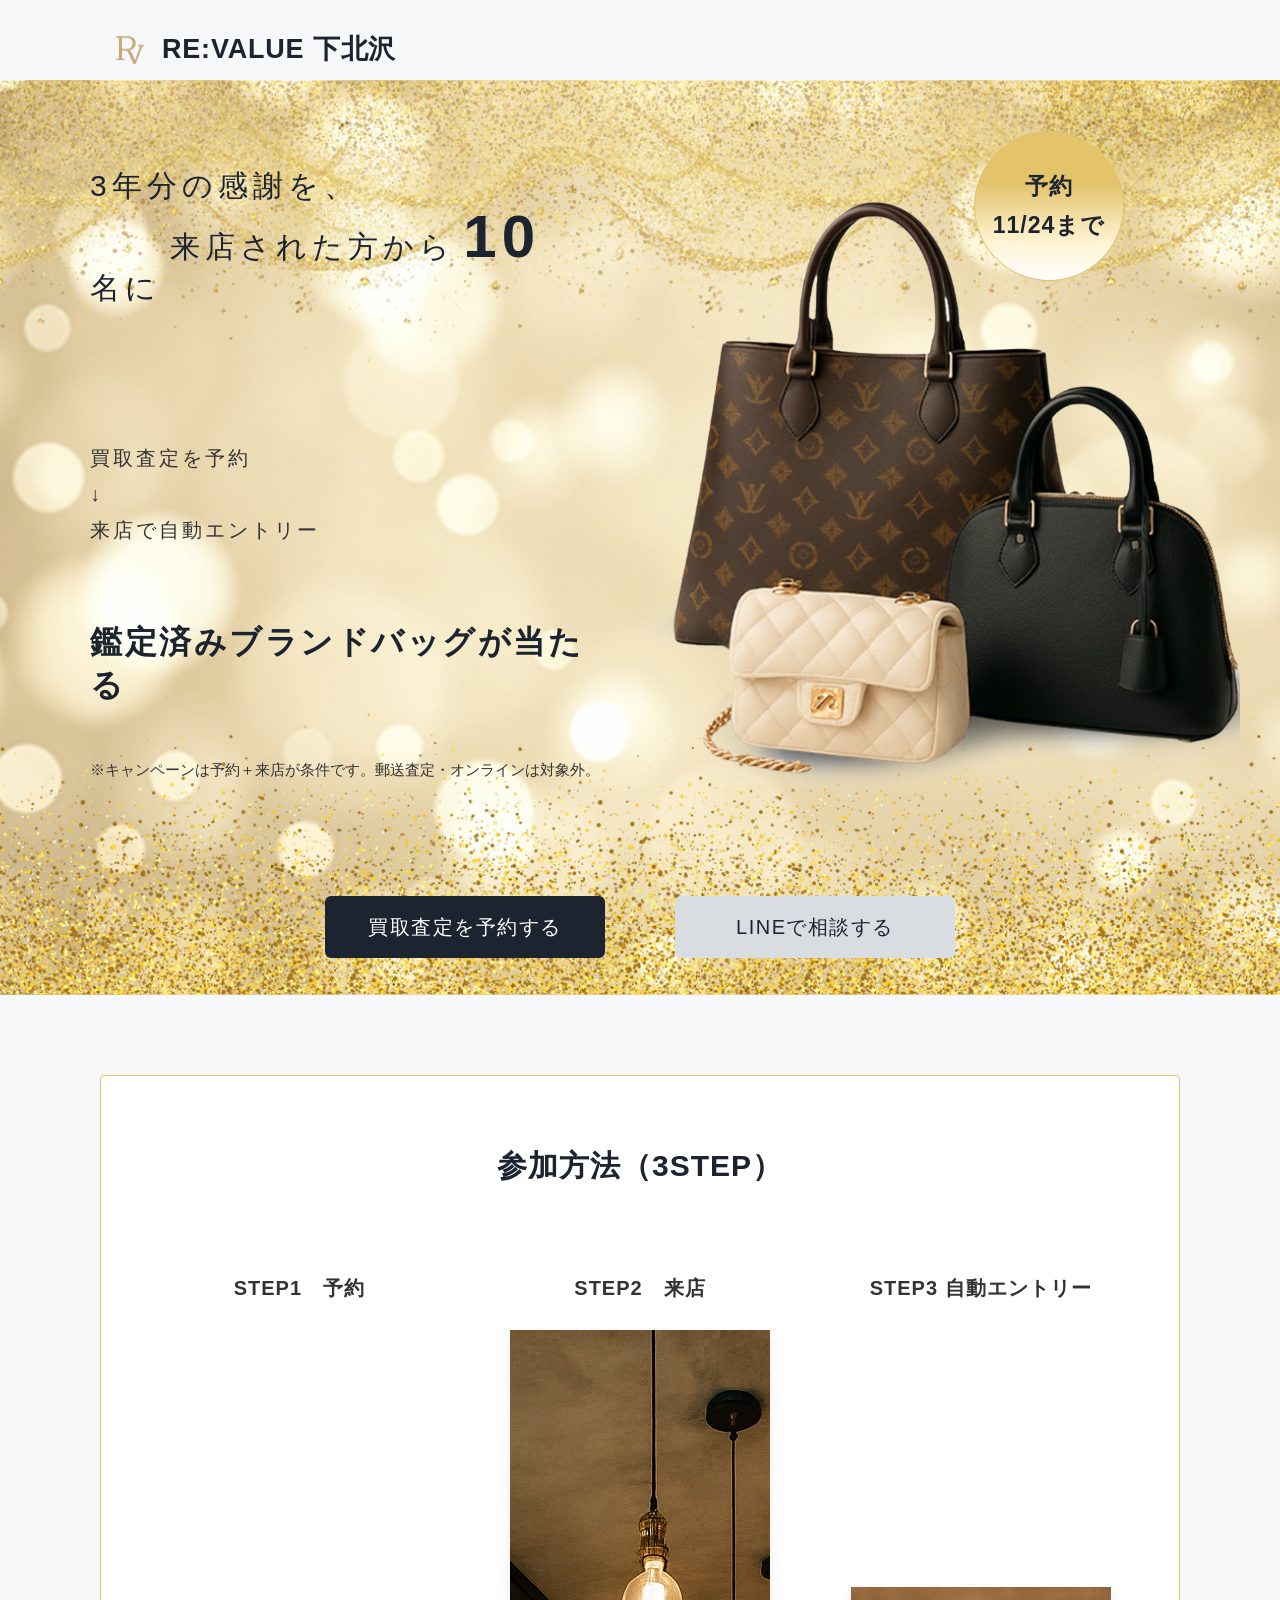
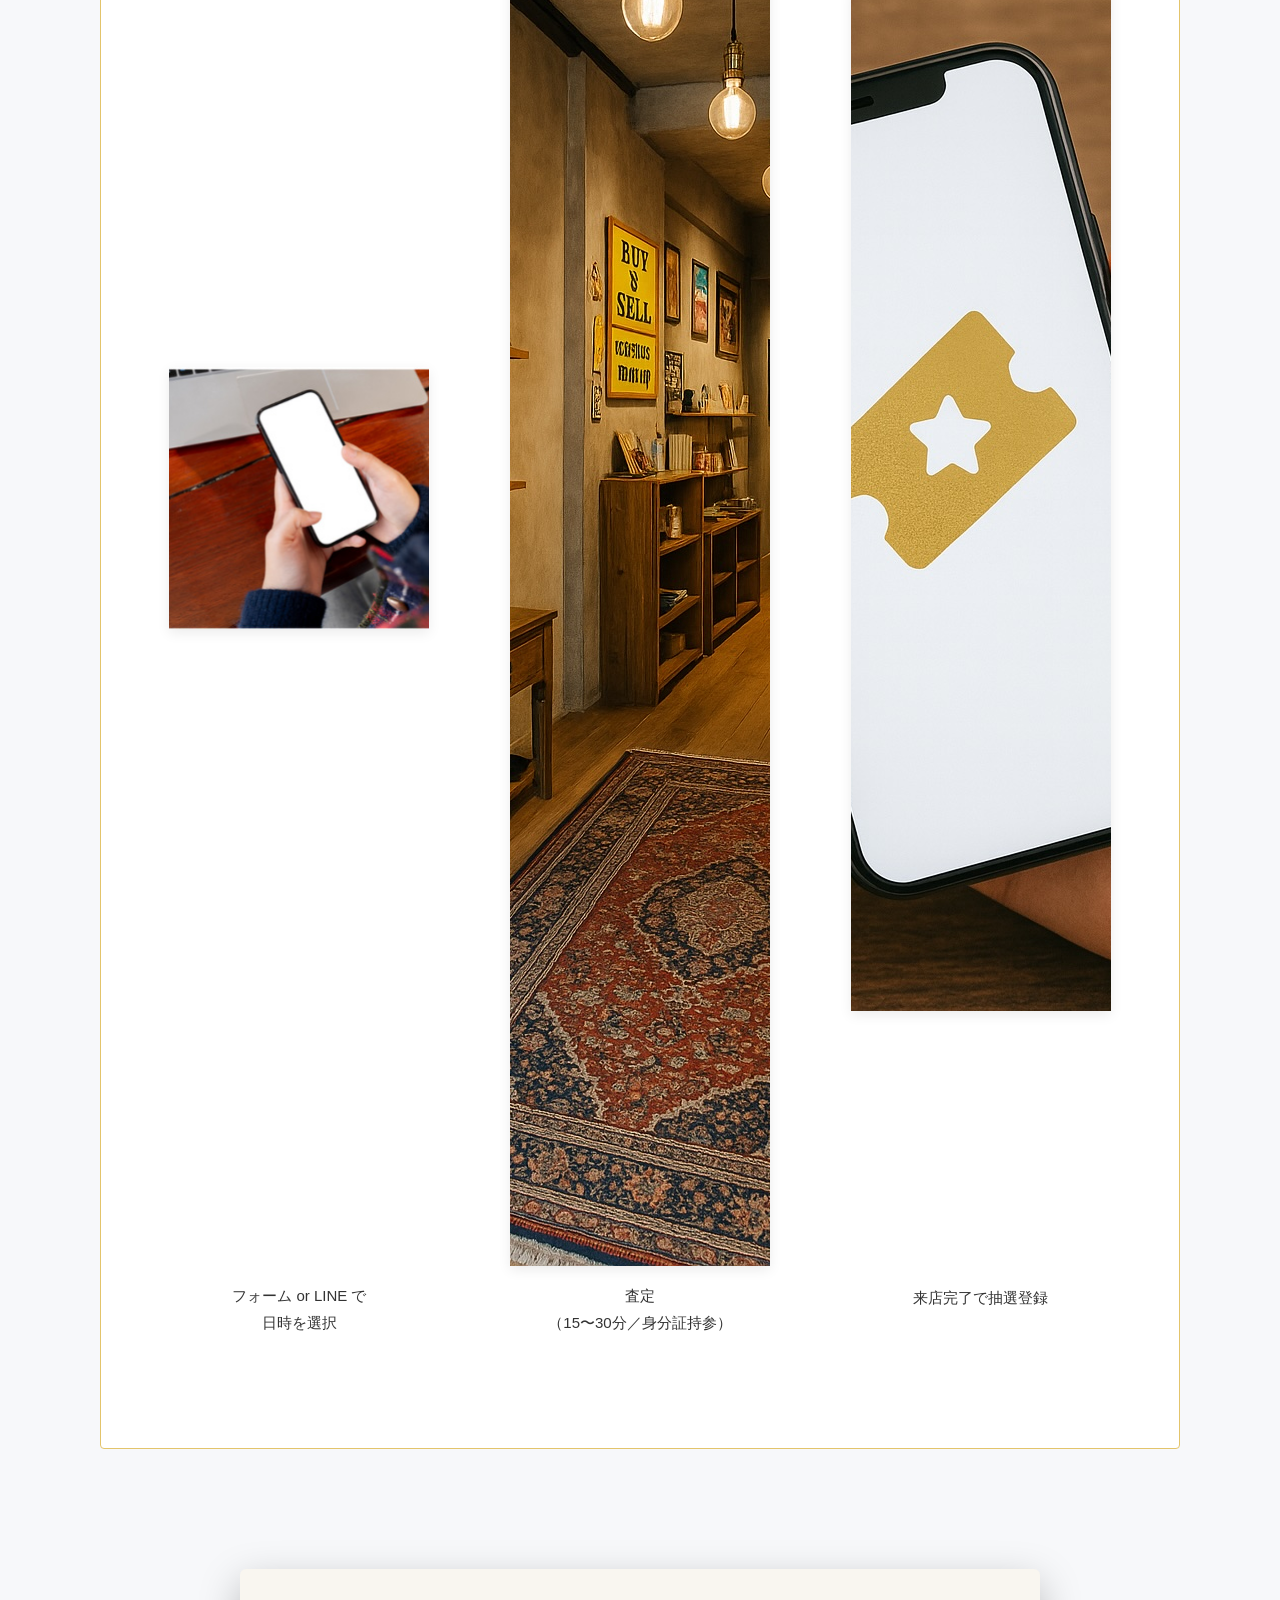
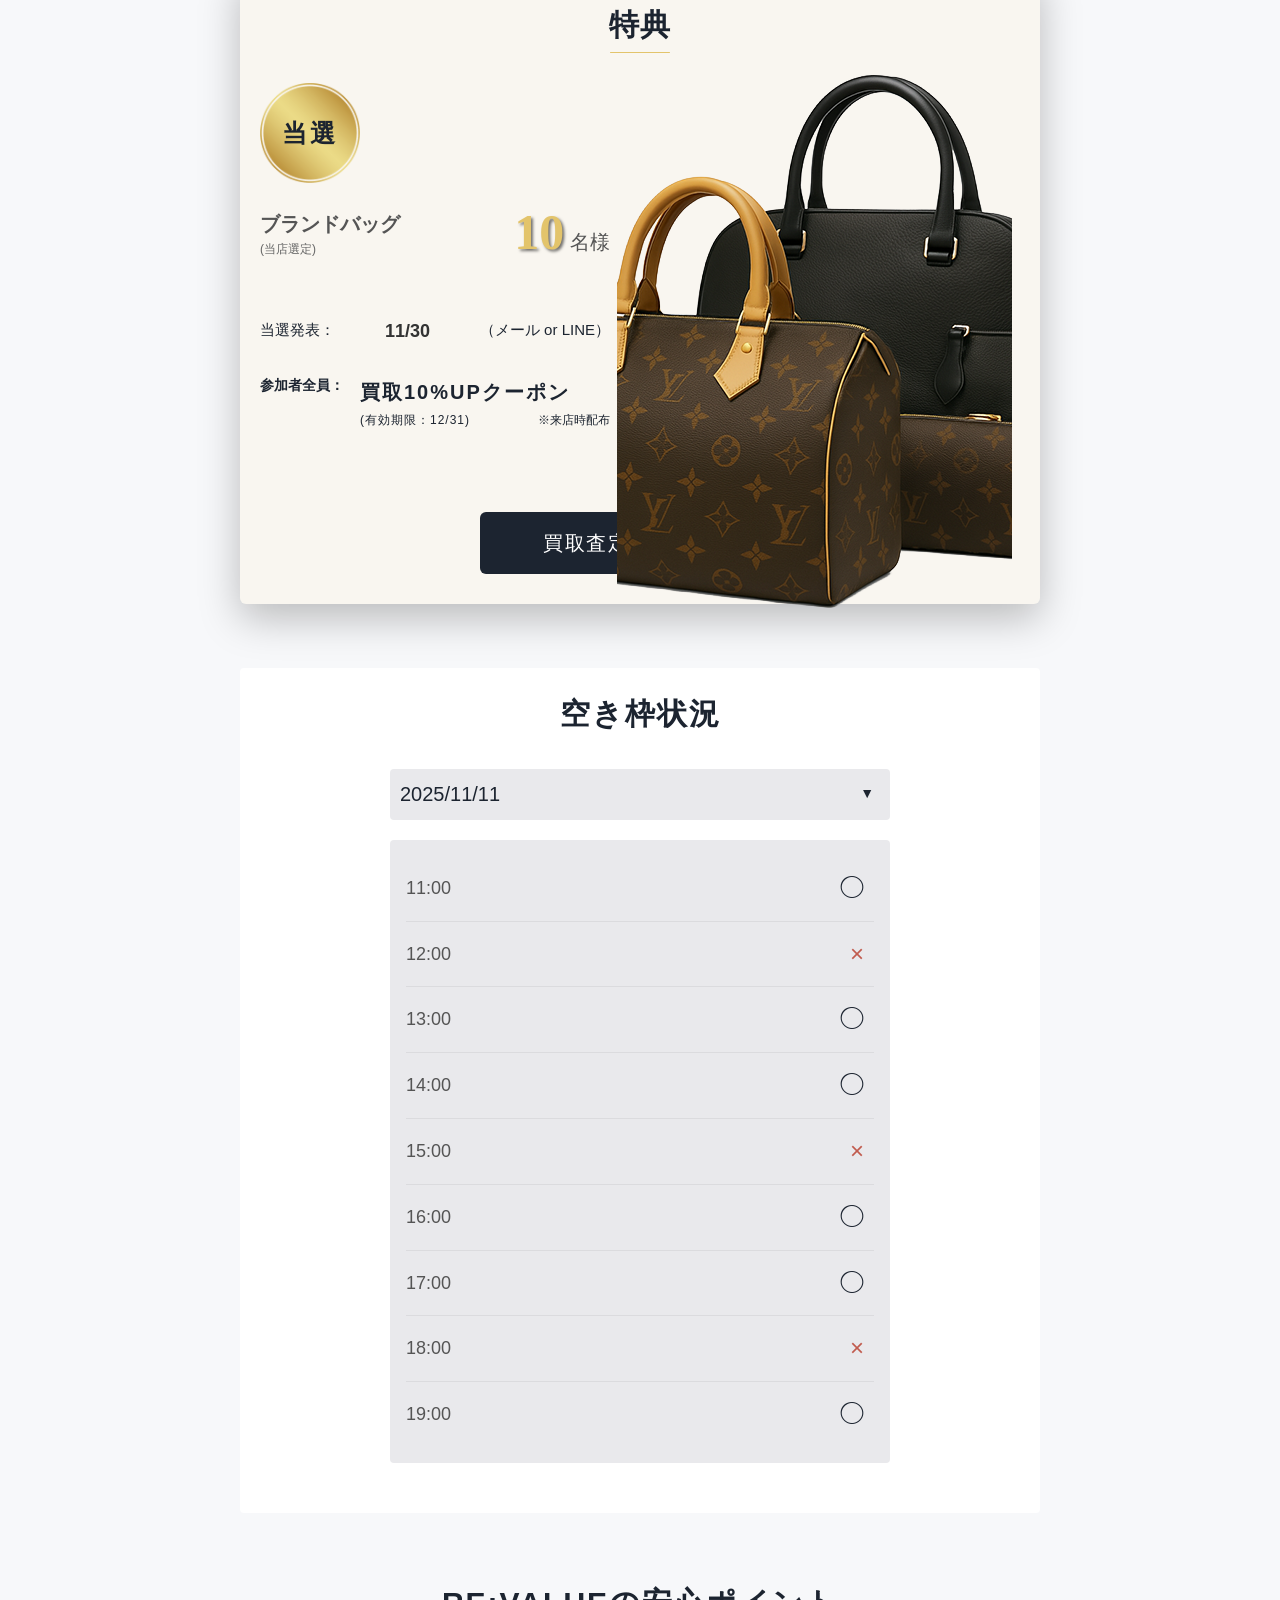
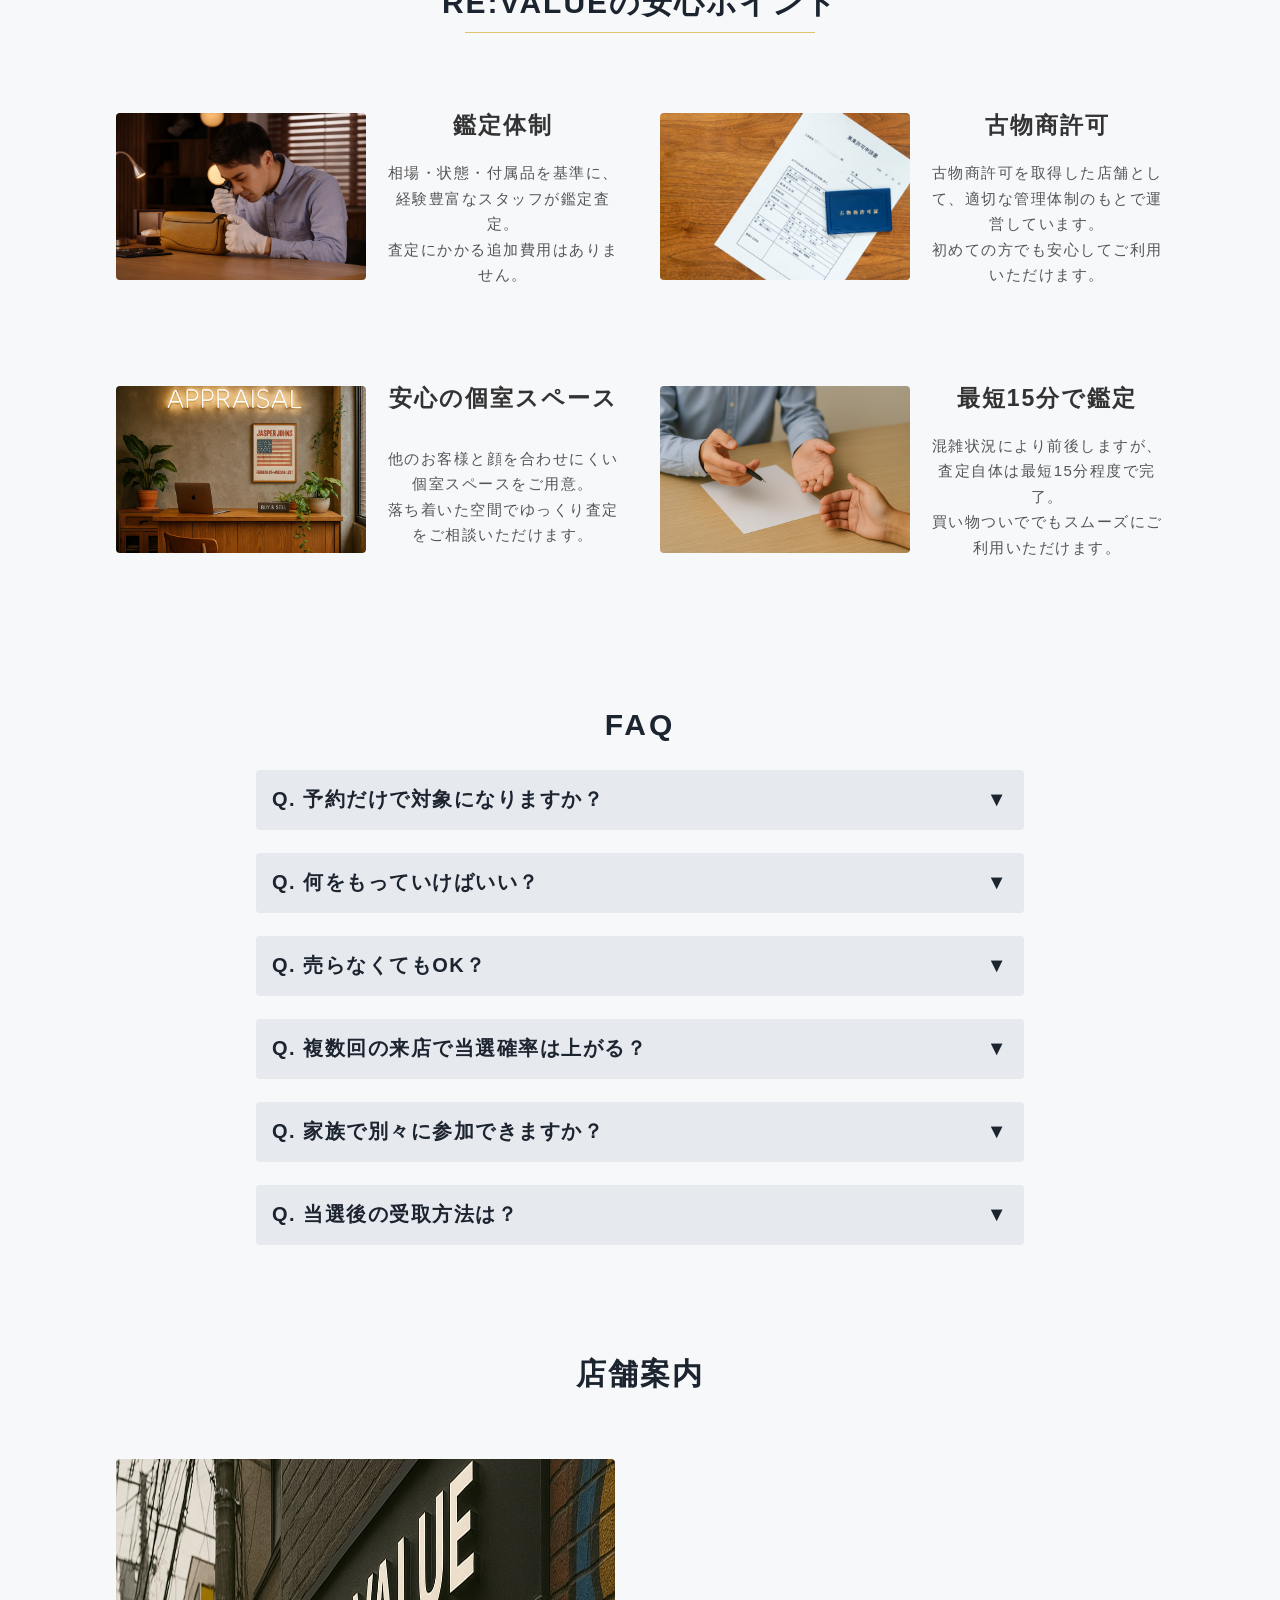
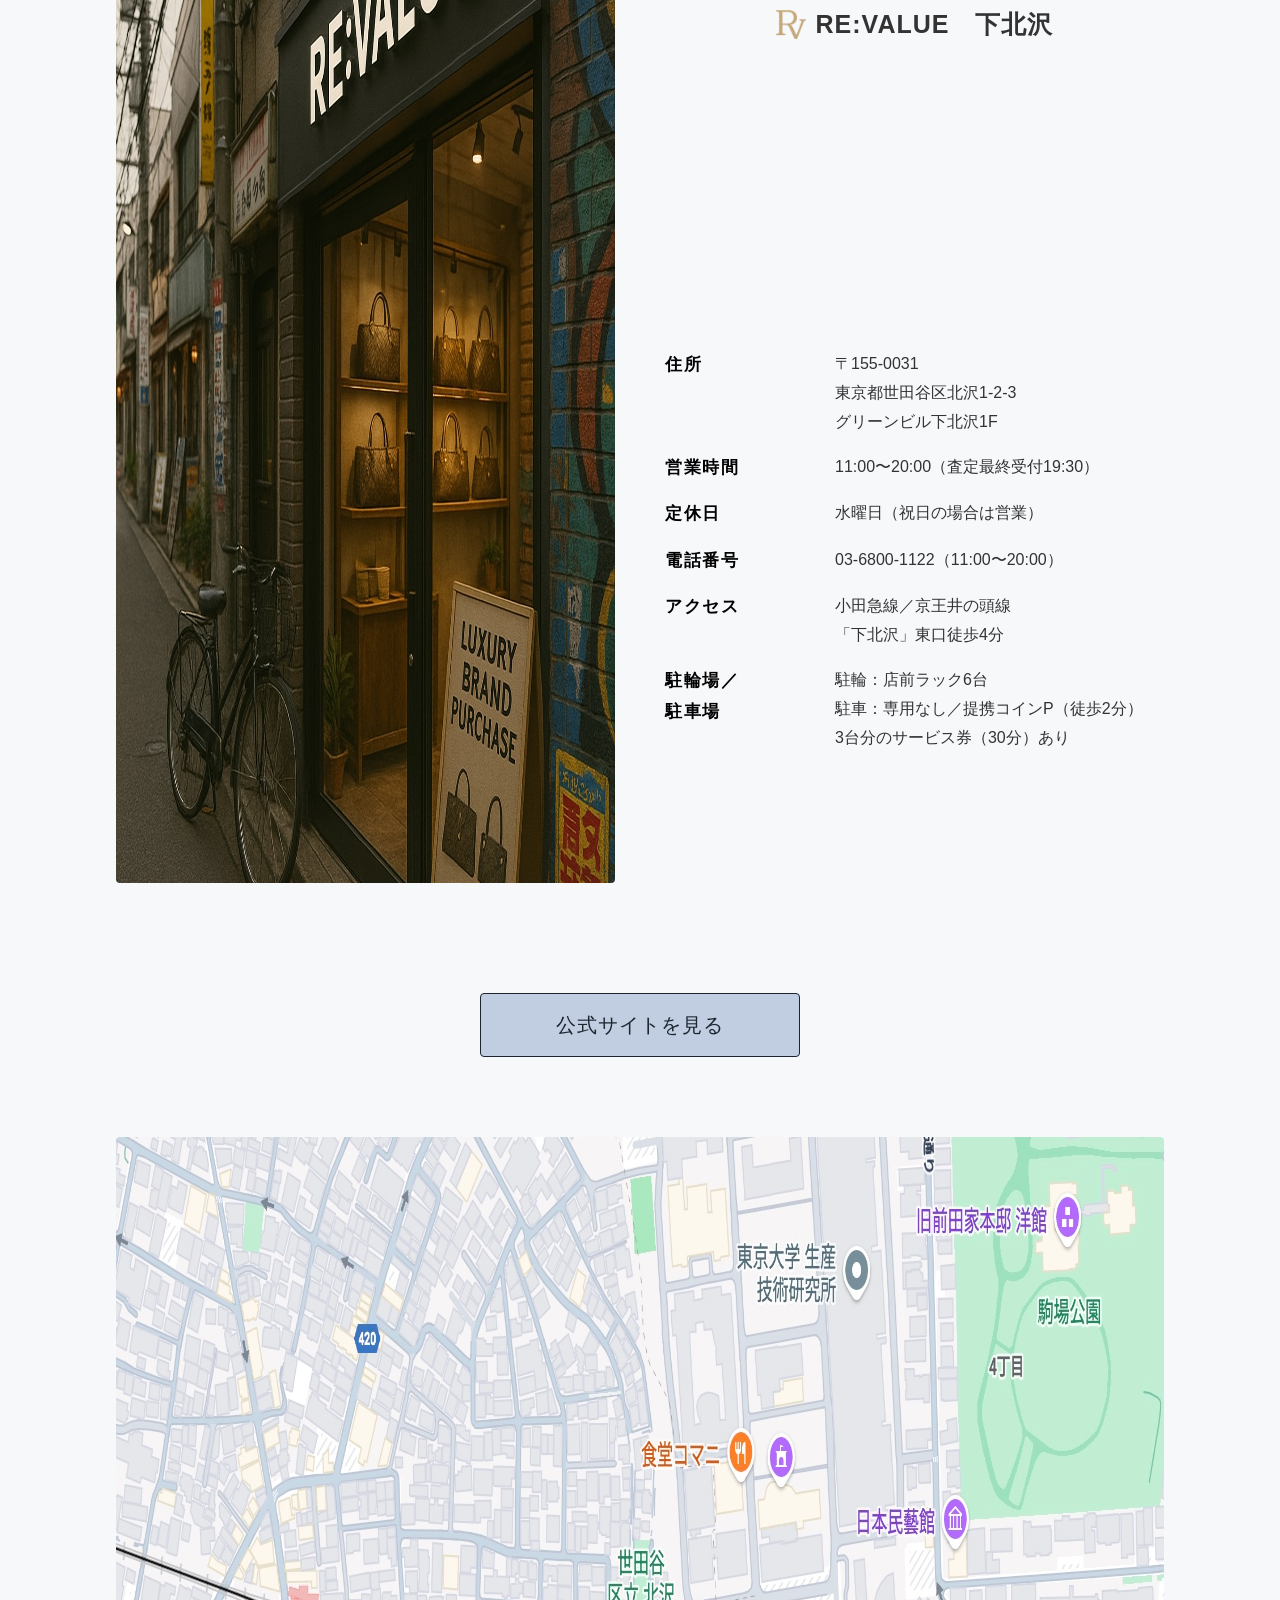
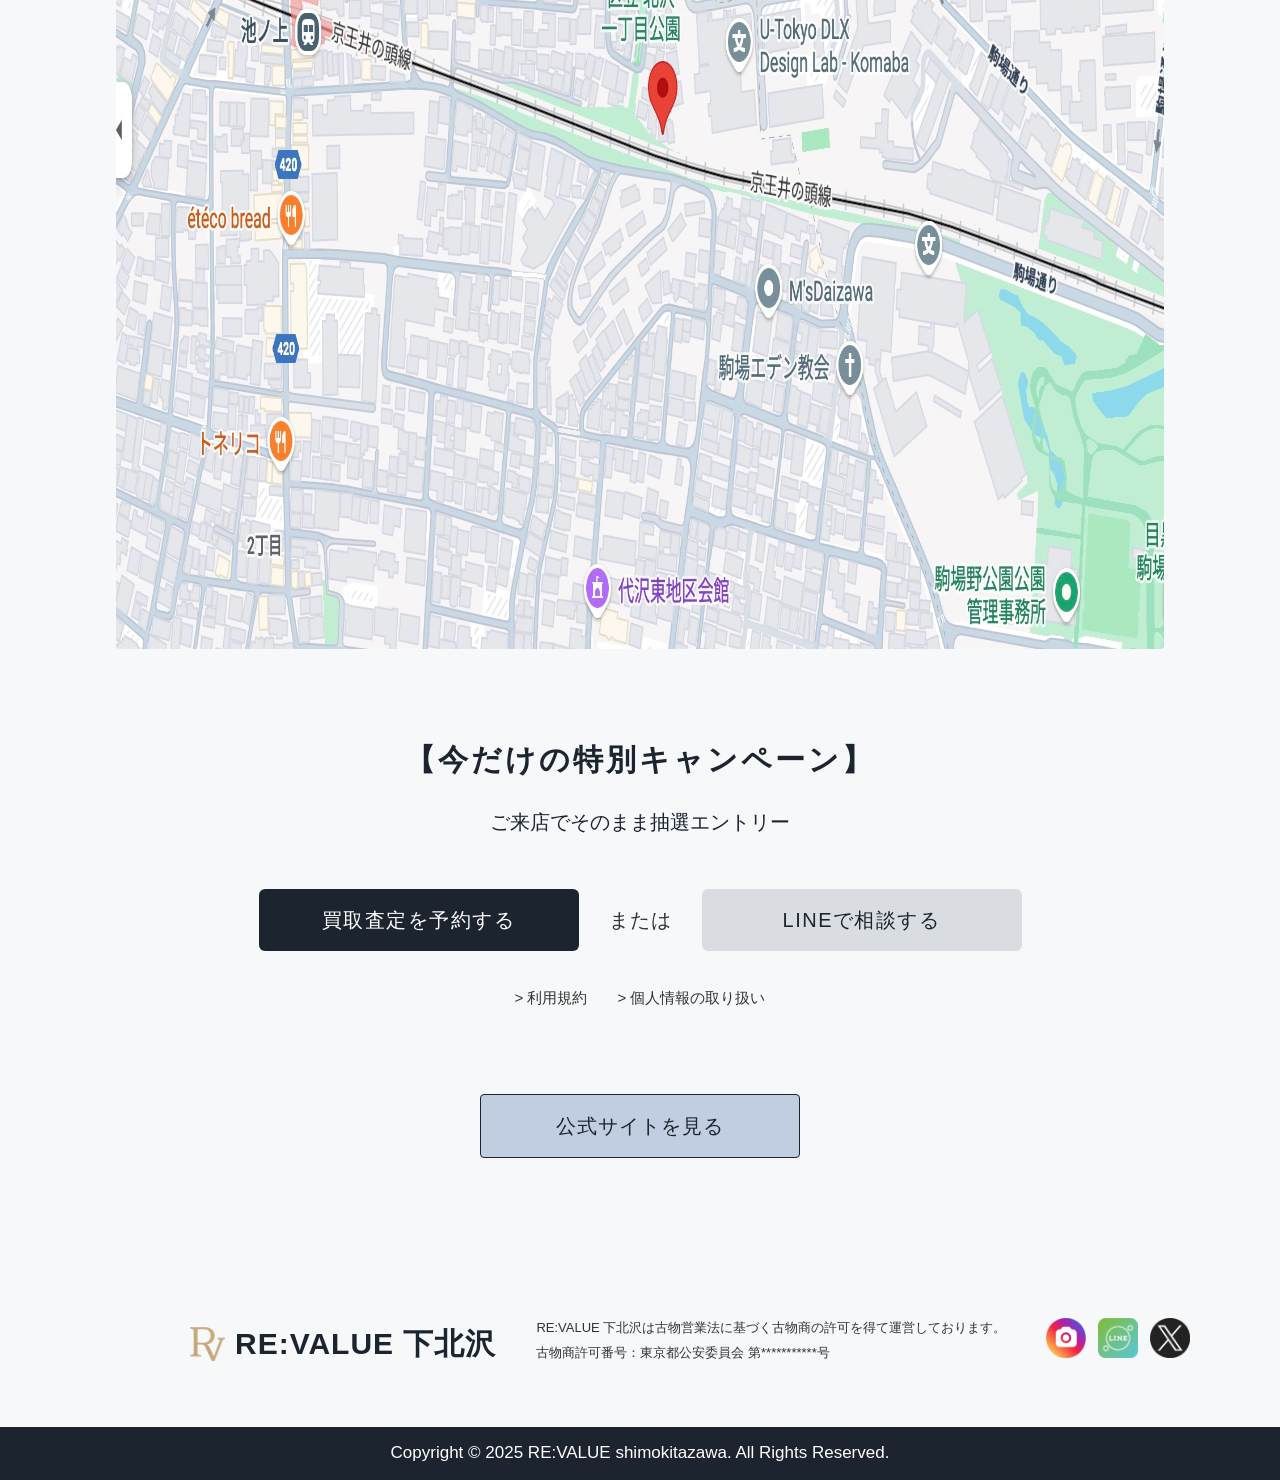
==== index.html @ a5275758 "cha" ====
<!DOCTYPE html>
<html lang="ja">
<head>
  <meta charset="UTF-8">
  <meta name="viewport" content="width=device-width, initial-scale=1.0">
  <meta name="format-detection" content="telephone=no">
  <link rel="icon" href="images/favicon.ico" type="image/x-icon">

<!--　正規URL設定 -->
<link rel="canonical" href="https://shiori-a.github.io/re-value_lp/">

<!-- ▼ OGP -->
<meta property="og:title" content="RE:VALUE下北沢｜買取査定キャンペーン">
<meta property="og:description" content="来店で10名に鑑定済みブランドバッグが当たる。買取10%UPクーポンも配布中！">
<meta property="og:type" content="website">
<meta property="og:url" content="https://shiori-a.github.io/re-value_lp/">
<meta property="og:image" content="https://shiori-a.github.io/re-value_lp/images/ogp.jpg">
<meta property="og:site_name" content="RE:VALUE 下北沢">

<!-- Twitterカード -->
<meta name="twitter:card" content="summary_large_image">
<meta name="twitter:title" content="RE:VALUE下北沢｜買取査定キャンペーン">
<meta name="twitter:description" content="来店で10名に鑑定済みブランドバッグが当たる。買取10%UPクーポンも配布中。">
<meta name="twitter:image" content="https://shiori-a.github.io/re-value_lp/images/ogp.jpg">


  <title>RE:VALUE下北沢 | 買取査定キャンペーン｜来店で10名にブランドバッグが当たる</title>

  <meta name="description" content="RE:VALUE下北沢では、買取査定を予約して来店された方から10名に鑑定済みブランドバッグが当たるキャンペーンを実施中。参加者全員に買取10％UPクーポンを配布。予約はWEBまたはLINEから。">
  
  <!-- CSS -->
  <link rel="stylesheet" href="style.css">
</head>

<body>
  <header class="header">
  <a href="index.html" class="header-logo-block">
    <img src="images/icon.png" alt="RE:VALUEロゴ" class="header-logo">
    <h1 class="header-title">RE:VALUE 下北沢</h1>
  </a>
</header>

  <section class="fv">
    <div class="fv-inner">
  <!-- メインコピー -->
  <p class="fv-copy">
    <span class="line-1">3年分の感謝を、</span><br>
    <span class="line-2">来店された方から</span>
    <span class="big">10</span><span>名に</span>
  </p>

    <!-- バッジ -->
  <div class="fv-badge">
    <span class="fv-badge-text">予約<br>11/24まで</span>
  </div>

    <!-- バッグ画像 -->
  <img src="images/bag.png" alt="ブランドバッグ" class="fv-bags">

    <!-- サブ説明 -->
  <div class="fv-sub">
    <p>買取査定を予約<br>↓<br>来店で自動エントリー</p>
  </div>

  <!-- メイン訴求 -->
  <h2 class="fv-title">鑑定済みブランドバッグが当たる</h2>

  <p class="fv-note">
    ※キャンペーンは予約＋来店が条件です。郵送査定・オンラインは対象外。
  </p>

  </div>
    <!-- CTA -->
  <div class="fv-cta" >
    <a href="reserve.html" class="cta-btn cta-main fade-target">買取査定を予約する</a>
    <a href="https://lin.ee/revalue_shimokita" class="cta-btn cta-line fade-target line">LINEで相談する</a>
  </div>



</section>


<main class="site-main">
<section class="steps-wrapper">
  <div class="steps-box">
    <h2 class="steps-title">参加方法（3STEP）</h2>

    <!-- STEP1 -->
    <div class="step-item">
      <div class="step-text">
        <h3 class="step-label">STEP1　予約</h3>
        <p class="step-desc">
          フォーム or LINE で<br>
          日時を選択
        </p>
      </div>
      <img src="images/reserve.jpg"  class="step-img"
       alt="予約のイメージ"
       loading="lazy"
       width="382" height="262">
    </div>

    <!-- STEP2 -->
    <div class="step-item">
      <div class="step-text">
        <h3 class="step-label">STEP2　来店</h3>
        <p class="step-desc">
          査定<br>
          （15〜30分／身分証持参）
        </p>
      </div>
      <img src="images/naisou.jpeg" class="step-img"
           alt="来店のイメージ" 
           loading="lazy"
           width="1024"
           height="1536">
    </div>

    <!-- STEP3 -->
    <div class="step-item">
      <div class="step-text">
        <h3 class="step-label">STEP3 自動エントリー</h3>
        <p class="step-desc">
          来店完了で抽選登録
        </p>
      </div>
      <img src="images/entry.jpeg" class="step-img"
          alt="抽選登録のイメージ" 
          loading="lazy"
          width="1024"
          height="1024">
    </div>

  </div>
</section>


<section class="benefit-wrapper">
  <div class="benefit-box">

    <h2 class="benefit-title">特典</h2>

    <div class="benefit-main-flex">

      <div class="benefit-img right"></div>
    <div class="benefit-badge-img">
      <div class="benefit-badge">
        <img src="images/badge.png"  class="badge-shape"
             alt="特典バッジ"
             loading="lazy"
             width="428"
             height="428">
        <span class="badge-text">当選</span>
      </div>
      
      <img src="images/tokuten1.png"  class="benefit-img fade-target"
           alt="プレゼント対象のブランドバッグ"
           width="648"
           height="535">
    </div>

    <!-- 当選内容 -->
    <div class="benefit-main-top">
      <div class="benefit-item-left">
        <p class="benefit-item-title">ブランドバッグ</p>
        <p class="benefit-small">(当店選定)</p>
      </div>

      <div class="benefit-item-right">
        <span class="benefit-number">10</span>
        <span class="benefit-unit">名様</span>
      </div>
    </div>

        <p class="benefit-date">
          当選発表：<span class="benefit-highlight">11/30</span>（メール or LINE）
        </p>


    <!-- 参加者全員 -->
    <div class="benefit-everyone">
      <p class="benefit-everyone-label">参加者全員：</p>
      <div class="benefit-everyone-content">
        <p class="benefit-coupon">買取10%UPクーポン</p>
        <div class="benefit-expire-note-wrap">
        <p class="benefit-expire">(有効期限：12/31)</p>
        <p class="benefit-note">※来店時配布</p>
        </div>
      </div>
    </div>

    <!-- CTA -->
     <div class="benefit-cta">
    <a href="reserve.html" class="cta-btn cta-main ">買取査定を予約する</a>
    </div>

  </div>
  </div>
</section>


<section class="availability-section">

  <div class="availability-box">

    <h2 class="availability-title">空き枠状況</h2>

    <!-- 日付プルダウン -->
    <div class="date-select-box">
      <select id="date-select" class="date-select">
        <option value="2025-11-11">2025/11/11</option>
        <option value="2025-11-12">2025/11/12</option>
        <option value="2025-11-13">2025/11/13</option>
        <option value="2025-11-14">2025/11/14</option>
        <option value="2025-11-15">2025/11/15</option>
        <option value="2025-11-16">2025/11/16</option>
        <option value="2025-11-17">2025/11/17</option>
        <option value="2025-11-18">2025/11/18</option>
        <option value="2025-11-19">2025/11/19</option>
        <option value="2025-11-20">2025/11/20</option>
        <option value="2025-11-21">2025/11/21</option>
        <option value="2025-11-22">2025/11/22</option>
        <option value="2025-11-23">2025/11/23</option>
        <option value="2025-11-24">2025/11/24</option>
        <option value="2025-11-25">2025/11/25</option>
        <option value="2025-11-26">2025/11/26</option>
        <option value="2025-11-27">2025/11/27</option>
      </select>
    </div>

    <!-- 空き枠リスト -->
    <div class="time-list">
<div class="time-row"><span>11:00</span><span class="status">◯</span></div>
<div class="time-row"><span>12:00</span><span class="status">◯</span></div>
<div class="time-row"><span>13:00</span><span class="status">◯</span></div>
<div class="time-row"><span>14:00</span><span class="status">◯</span></div>
<div class="time-row"><span>15:00</span><span class="status">◯</span></div>
<div class="time-row"><span>16:00</span><span class="status">◯</span></div>
<div class="time-row"><span>17:00</span><span class="status">◯</span></div>
<div class="time-row"><span>18:00</span><span class="status">◯</span></div>
<div class="time-row"><span>19:00</span><span class="status">◯</span></div>
    </div>

  </div>

</section>

<section class="safety-section">

  <h2 class="safety-title">
    RE:VALUEの安心ポイント
    <span class="underline"></span>
  </h2>

  <!-- 1つ目 -->
  <div class="safety-item">
    <h3 class="safety-heading">鑑定体制</h3>
    <img src="images/kantei.jpeg"  class="safety-img"
         alt="鑑定体制"
         loading="lazy"
         width="1536"
         height="1024">
    <p class="safety-text">
      相場・状態・付属品を基準に、経験豊富なスタッフが鑑定査定。<br>
      査定にかかる追加費用はありません。
    </p>
  </div>

  <!-- 2つ目 -->
  <div class="safety-item">
    <h3 class="safety-heading">古物商許可</h3>
    <img src="images/kobutsu.jpeg"  class="safety-img"
         alt="古物商許可"
         loading="lazy"
         width="2560"
         height="1707">
    <p class="safety-text">
      古物商許可を取得した店舗として、適切な管理体制のもとで運営しています。<br>
      初めての方でも安心してご利用いただけます。
    </p>
  </div>

  <!-- 3つ目 -->
  <div class="safety-item">
    <h3 class="safety-heading">安心の個室スペース</h3>
    <img src="images/room1.jpeg" class="safety-img"
          alt="個室スペース"
          loading="lazy"
          width="1536"
          height="1024">
    <p class="safety-text">
      他のお客様と顔を合わせにくい個室スペースをご用意。<br>
      落ち着いた空間でゆっくり査定をご相談いただけます。
    </p>
  </div>

  <!-- 4つ目 -->
  <div class="safety-item">
    <h3 class="safety-heading">最短15分で鑑定</h3>
    <img src="images/15min.jpeg"  class="safety-img"
         alt="最短15分で鑑定"
         loading="lazy"
         width="1536"
         height="1024">
    <p class="safety-text">
      混雑状況により前後しますが、査定自体は最短15分程度で完了。<br>
      買い物ついででもスムーズにご利用いただけます。
    </p>
  </div>

</section>


<section class="faq-section">
  <h2 class="faq-title">FAQ</h2>

  <div class="faq-item">
    <button class="faq-question">
      <span>Q. 予約だけで対象になりますか？</span>
      <span class="faq-icon">▼</span>
    </button>
    <div class="faq-answer">
      <span class="bold">来店のうえ査定を受けた方のみ</span>対象です。
    </div>
  </div>

  <div class="faq-item">
    <button class="faq-question">
      <span>Q. 何をもっていけばいい？</span>
      <span class="faq-icon">▼</span>
    </button>
    <div class="faq-answer">
      査定品と<span class="bold">身分証</span>（運転免許・マイナ等）。箱・付属品があると評価が上がる場合があります。
    </div>
  </div>

  <div class="faq-item">
    <button class="faq-question">
      <span>Q. 売らなくてもOK？</span>
      <span class="faq-icon">▼</span>
    </button>
    <div class="faq-answer">
      <span class="bold">OK</span>。査定のみでも構いません（金額が合えばその場でご売却も可能）。
    </div>
  </div>

  <div class="faq-item">
    <button class="faq-question">
      <span>Q. 複数回の来店で当選確率は上がる？</span>
      <span class="faq-icon">▼</span>
    </button>
    <div class="faq-answer">
      <span class="bold">1人1エントリー</span>です。（複数来店でも1件に統合）。
    </div>
  </div>

  <div class="faq-item">
    <button class="faq-question">
      <span>Q. 家族で別々に参加できますか？</span>
      <span class="faq-icon">▼</span>
    </button>
    <div class="faq-answer">
      <span class="bold">同一世帯1件まで</span>です。
    </div>
  </div>

  <div class="faq-item">
    <button class="faq-question">
      <span>Q. 当選後の受取方法は？</span>
      <span class="faq-icon">▼</span>
    </button>
    <div class="faq-answer">
      店頭受取 or 送料無料配送。いずれも本人確認が必要です。
    </div>
  </div>

</section>


<section class="store-section">

  <h2 class="store-title">店舗案内</h2>

  <div class="store-wrapper">

    <h3 class="store-name">
    <img src="images/icon.png" alt="" class="store-icon">
    RE:VALUE　下北沢
  </h3>

  <img src="images/revalue1.jpeg"  class="store-img"
       alt="店舗外観"
       loading="lazy"
       width="1060"
       height="1024">

<div class="store-info">

  <div class="store-info-row">
    <span class="label">住所</span>
    <span class="value">
      〒155-0031<br>
      東京都世田谷区北沢1-2-3<br>
      グリーンビル下北沢1F
    </span>
  </div>

  <div class="store-info-row">
    <span class="label">営業時間</span>
    <span class="value">11:00〜20:00（査定最終受付19:30）</span>
  </div>

  <div class="store-info-row">
    <span class="label">定休日</span>
    <span class="value">水曜日（祝日の場合は営業）</span>
  </div>

  <div class="store-info-row">
    <span class="label">電話番号</span>
    <span class="value">03-6800-1122（11:00〜20:00）</span>
  </div>

  <div class="store-info-row">
    <span class="label">アクセス</span>
    <span class="value">
      小田急線／京王井の頭線<br>
      「下北沢」東口徒歩4分
    </span>
  </div>

  <div class="store-info-row">
    <span class="label">駐輪場／<br>駐車場</span>
    <span class="value">
      駐輪：店前ラック6台<br>
      駐車：専用なし／提携コインP（徒歩2分）<br>
      3台分のサービス券（30分）あり
    </span>
  </div>

</div>
</div>

  <a href="https://revalue-shop.jp/" target="_blank" class="cta-btn store-btn">
    公式サイトを見る
  </a>

  <img src="images/map.jpeg" class="store-map"
       alt="周辺地図" 
       loading="lazy"
       width="1848"
       height="1112">

</section>


<section class="campaign-section">
  <h2 class="campaign-title">【今だけの特別キャンペーン】</h2>
  <p class="campaign-sub">ご来店でそのまま抽選エントリー</p>

  <div class="campaign-buttons-wrapper">

  <!-- 黒ボタン -->
  <a href="reserve.html" class="cta-btn cta-main fade-target">買取査定を予約する</a>

  <p class="campaign-or">または</p>

  <!-- グレーボタン -->
  <a href="https://lin.ee/revalue_shimokita" class="cta-btn cta-line fade-target line">LINEで相談する</a>

  </div>

  <!-- 注意事項リンク -->
  <div class="campaign-links">
    <a href="terms.html" class="link-item">> 利用規約</a>
    <a href="privacy.html" class="link-item">> 個人情報の取り扱い</a>
  </div>

  <!-- 公式サイトボタン -->
  <a href="https://revalue-shop.jp/" class="cta-btn store-btn ">公式サイトを見る</a>
</section>


<footer class="footer-section">

  <!-- ロゴ -->
  <div class="footer-header">
    <a href="index.html" class="footer-logo-block">
      <img src="images/icon.png" alt="RE:VALUE ロゴ" class="rv-logo-footer">
      <h2 class="footer-store-name">RE:VALUE 下北沢</h2>
    </a>
  </div>

  <!-- 説明文 -->
   <div class="footer-text-block">
  <p class="footer-description">
    RE:VALUE 下北沢は古物営業法に基づく古物商の許可を得て運営しております。
  </p>
  <p class="footer-license">
    古物商許可番号：東京都公安委員会 第***********号
  </p>
  </div>

  <!-- SNSアイコン -->
  <div class="footer-sns">
    <a href="https://www.instagram.com/revalue_shimokita/">
      <img src="images/instagram.png" 
           alt="Instagram"
           loading="lazy"
           width="356"
           height="355"></a>
    <a href="https://lin.ee/revalue_shimokita">
      <img src="images/line.png" 
           alt="LINE"
           loading="lazy"
           width="330"
           height="331"></a>
    <a href="https://x.com/revalue_tokyo">
      <img src="images/x.png" 
           alt="X"
           loading="lazy"
           width="339"
           height="339"></a>
  </div>

</footer>
</main>

<!-- コピーライト（黒帯） -->
<div class="footer-copy">
  Copyright © 2025 RE:VALUE shimokitazawa. All Rights Reserved.
</div>




<script src="js/main.js" ></script>

</body>
</html>
---- style.css ----
* {
  margin: 0;
  padding: 0;
  box-sizing: border-box;
}

a {
  text-decoration: none;
  color: inherit;
}

a[href^="tel:"],
a[href^="mailto:"] {
  text-decoration: none;
  color: inherit;
}

.value, .store-info-row span {
  text-decoration: none !important;
}


html {
  font-size: 62.5%;
}

body {
  font-family: "Noto Sans JP", sans-serif;
  color: #555;
  background: #F7F8FA;
  line-height: 1.7;  /* 読みやすい標準値に調整 */
}

h1, h2 {
  font-family: "Space Grotesk", sans-serif;
  color: #1C2430;
  letter-spacing: 0.1rem;
  font-size: 2rem;
}

h3{
  font-family: "Space Grotesk", sans-serif;
  color: #333;
  letter-spacing: 0.1rem;
  font-size: 1.7rem;
}


/* ヘッダー */
.header {
  height: 60px;             /* 背景画像とのズレ防止！ */
  display: flex;
  align-items: center;
  padding: 0 1.6rem;
  margin-top: 2rem;
}

.header-logo-block {
  display: flex;
  align-items: center;
  gap: 8px;                 /* ロゴと文字の間の余白 */
}

.header-logo-block,
.footer-logo-block {
  display: flex;
  align-items: center;
  gap: 0.8rem;
  text-decoration: none;      /* 下線なし */
  color: inherit;             /* テキスト色そのまま */
}

.header-logo-block img,
.footer-logo-block img {
  display: block;
}


.header-logo {
  width: 28px;              /* RVアイコンのSP最適サイズ */
  height: auto;
}

.header-title {
  font-size: 2.2rem;
  font-weight: 700;
}


/* 全体 */
.fv {
  position: relative;
  width: 100%;
  min-height: 95vh;                 
  
  background-image: url("images/fv.jpg");
  background-size: cover;           /* ← ここは cover に戻してOK */
  background-repeat: no-repeat;
  background-position: center top;

  padding: 4rem 2rem 3rem;          /* ← 上と下にしっかり余白 */
}


h1{
  font-size: 2.3rem;
  letter-spacing: 0.08rem;
  padding-left: 1rem;
}

.fv-inner{
  display: block;
}

.fv-right{
  margin-top: 2;
}
/* メインコピー */
.fv-copy {
  font-size: 1.7rem;
  color: #1C2430;
  line-height: 0.9;
  margin-bottom: 1.6rem;
  margin-top: 2rem;
  font-weight: 500;
}

.fv-copy .big {
  font-size: 3.5rem;
  font-weight: 700;
}

/* バッジ */
.fv-badge {
  position: absolute;
  top:  3%;
  right: 4%;
  background:  linear-gradient(
    to bottom,
     #E3C46B 35%,
     #fff4d5 75%,
     #fff 100%
  );
  border: 0.1rem solid #E3C46B;
  color: #1C2430;
  
  width: 27vw;
  height: 27vw;
  max-width: 100px;
  max-height: 100px;
  
  border-radius: 50%;
  display: flex;
  align-items: center;
  justify-content: center;
  text-align: center;
  line-height: 1.4;
}

.fv-badge-text {
  font-size: 4.2vw;
  font-weight: 600;
  line-height: 1.4;
}

/* バッグ画像 */
.fv-bags {
  width: 100%;
  margin-left: 2rem;
}

/* サブ説明 */
.fv-sub p {
  color: #333;
  font-size: 1.3rem;
  line-height: 1.5;
  margin-left: -18rem;
  margin-bottom: 16px;
  text-align: center;
  letter-spacing: 0.1rem;
}

/* メイン訴求 */
.fv-title {
  color: #1C2430;
  font-size: 2.4rem;
  font-weight: 800;
  margin: 1.2rem;
  text-align: center;
  letter-spacing: 0.2rem;
}

/* 注意書き */
.fv-note {
  color: #333;
  font-size: 1.2rem;
  margin-bottom: 28px;
}

/* CTA */
.cta-btn {
  display: block;
  text-align: center;
  padding: 14px 0;
  border-radius: 6px;
  font-size: 1.7rem;
  margin-bottom: 12px;
  letter-spacing: 0.1rem;
  text-decoration: none;
  font-weight: 500;
}

/* メインCTA */
.cta-main {
  background: #1C2430;
  color: #fff;
}

/* LINEボタン */
.cta-line {
  background: #D9DDE2;
  color: #1C2430;
}



/* 外側の背景（bodyで設定しているなら不要） */
.steps-wrapper {
  padding: 48px 16px;
}

/* 中央の白ボックス */
.steps-box {
  background-color: #FFFFFF;
  border: 0.1rem solid #E3C46B; /* ゴールド */
  border-radius: 0.4rem;
  padding: 40px 24px;
}

/* タイトル */
.steps-title {
  font-weight: 700;
  text-align: center;
  margin-bottom: 40px;
}

/* STEPの並び（SP用） */
.step-item {
  display: flex;
  justify-content: space-between;
  align-items: flex-start;
  margin-bottom: 48px;
}

/* 左側テキスト */
.step-text {
  width: 55%;
}

.step-label {
  font-weight: 600;
  margin-bottom: 12px;
}

.step-desc {
  font-size: 1.4rem;
  line-height: 1.6;
  color: #333333;
}

/* 右側画像 */
.step-img {
  width: 40%;
  aspect-ratio: 1 / 1; /* 同じ正方形に揃う */
  object-fit: cover;
  box-shadow: 0 0.4rem 1.2rem rgba(0,0,0,0.08);
}


.benefit-wrapper {
  padding: 4rem 1.6rem;
}

.benefit-box {
  background: #F9F6F0; /* 淡いベージュ背景 */
  border: none; /* 枠線なし */
  border-radius: 0.6rem;
  padding: 3rem 2rem;
  max-width: 80rem;
  margin: 0 auto;

  /* ドロップシャドウ（柔らかい影） */
  box-shadow: 0 14px 40px rgba(0, 0, 0, 0.25);
}


/* タイトル */
.benefit-title {
  text-align: center;
  font-weight: 700;
  position:relative;
  padding-bottom: 0.3rem;
}

/* タイトル下のゴールドライン */
.benefit-title::after {
  content: "";
  position: absolute;
  left: 50%;
  bottom: 0;
  transform: translateX(-50%);
  width: 6rem;         /* ラインの長さ（お好みで調整） */
  height: 0.15rem;     /* ラインの太さ */
  background-color: #E3C46B;
  border-radius: 1rem;
}


/* バッジ＋画像 */
.benefit-badge-img {
  display: flex;
  align-items: center;
  gap: 2rem;
  margin-bottom: 2.4rem;
}

/* バッジの箱：ここでサイズを決める */
.benefit-badge {
  position: relative;
  width: 7rem;      /* バッジの大きさ：ここだけ変えればOK */
  aspect-ratio: 1 / 1;
  flex-shrink: 0;
  transform: translateY(-5rem);
}

.badge-shape {
  width: 100%;
  height: 100%;
  object-fit: contain;
  display: block;
}

/* 当選テキストをど真ん中に重ねる */
.badge-text {
  position: absolute;
  inset: 0;
  display: flex;
  align-items: center;
  justify-content: center;
  font-size: 2rem;
  font-weight: 700;
  color: #1C2430;   /* お好みで */
}
.benefit-img {
  width:90%;
  padding-right: 5rem;
  padding-top: 3rem;
  border-radius: 0.4rem;
  object-fit: cover;
}

/* ブランドバッグ当選情報 */
.benefit-main-top{
  display: flex;
  justify-content: space-between;
  align-items: flex-end;
}

.benefit-item-left p{
  margin: 0;
  line-height: 1.6;
}

.benefit-item-title {
  font-size: 2rem;
  font-weight: 700;
}

.benefit-small {
  font-size: 1.2rem;
  color: #666;
  margin-bottom: 0.8rem;
}

.benefit-date {
  font-size: 1.3rem;
  color: #333;
  margin-bottom: 0;
  line-height: 1.4;
}

.benefit-highlight {
  color: #333;
  font-weight: 700;
  font-size: 1.8rem;
}

/* 右側：10名様 */
.benefit-item-right {
  text-align: right;
}

.benefit-number {
  font-size: 3.6rem;
  font-weight: 900;
  color: #E3C46B;
  line-height: 1;
  font-family: 'Noto Serif JP';
}

.benefit-unit {
  font-size: 1.4rem;
  margin-left: 0.3rem;
}

.benefit-date {
  margin: 0 0 3rem;
  font-size: 1.5rem;
  color: #1c2430;
  font-weight: 500;
}

/* 参加者全員部分 */
.benefit-everyone {
  display: flex;
  gap: 1.6rem;
  margin-bottom: 3rem;
}

.benefit-everyone-label {
  font-size: 1.4rem;
  font-weight: 600;
  white-space: nowrap;
  color: #1c2430;
}

.benefit-everyone-content {
  line-height: 1.5;
  color: #1c2430;
}

.benefit-coupon {
  font-size: 1.8rem;
  font-weight: 600;
  letter-spacing: 0.1rem;
}

.benefit-expire {
  font-size: 1.2rem;
  letter-spacing: 0.1rem;
}

.benefit-note {
  font-size: 1.2rem;
  font-weight: 500;
}



/* セクション全体（背景はbodyのをそのまま使う） */
.availability-section {
  padding: 2.4rem 1.6rem  ;
}

/* 中央の白ボックス */
.availability-box {
  background: #FFFFFF;
  border-radius: 0.4rem;
  padding: 2rem 1.6rem 5rem;
  max-width: 80rem;
  margin: 0 auto;
}

/* タイトル */
.availability-title {
  text-align: center;
  font-size: 2rem;
  font-weight: 700;
  margin-bottom: 2rem;
}

/* プルダウン */
.date-select-box {
  position: relative;
  background: #E9E9EC;
  padding: 1.4rem 1rem;
  border-radius: 0.4rem;
  margin-bottom: 3rem;
}

/* ▼ カスタム矢印 */
.date-select-box::after {
  content: "▼";
  position: absolute;
  right: 1.6rem;
  top: 50%;
  transform: translateY(-50%);
  font-size: 1.4rem;
  color: #1C2430;
  pointer-events: none;         /* ← 矢印クリックしてもセレクトが開くように */
}

.date-select {
  width: 100%;
  border: none;
  background: transparent;
  font-size: 1.6rem;
  color: #1C2430;
  appearance: none;
  padding-right: 3rem;
}

/* 時間リスト */
.time-list {
  background: #E9E9EC;
  padding: 1.6rem;
  border-radius: 0.4rem;
}

.time-row {
  display: flex;
  justify-content: space-between;
  align-items: center;
  padding: 1.2rem 0;
  border-bottom: 1px solid rgba(0,0,0,0.06);
  font-size: 1.5rem;
  font-weight: 500;
}

.time-row:last-child {
  border-bottom: none;
}

.status {
  font-size: 2.4rem;
  margin-right: 1rem;
}

/* ◯（空き） */
.status.available {
  color: #1C2430; /* 黒に近いネイビー */
}

/* ×（満枠） */
.status.full {
  color: #C15B4E; /* 赤 */
}


.safety-section {
  padding: 4rem 1.6rem;
  text-align: center;  /* ← セクション全体を中央揃えに */
}

/* タイトル */
.safety-title {
  font-size: 2rem;
  font-weight: 700;
  display: inline-block;  /* ← ゴールドラインを中央に揃えるため */
  margin-bottom: 4rem;
  position: relative;
}

.safety-title .underline {
  width: 24rem;
  height: 0.1rem;
  background: #E3C46B;
  display: block;
  margin: 0.4rem auto 0;  /* ← 中央揃え */
}

/* 各項目 */
.safety-item {
  margin-bottom: 5rem;
}

/* 小タイトル */
.safety-heading {
  font-size: 1.8rem;
  font-weight: 700;
  margin-bottom: 1.6rem;
  letter-spacing: 0.2rem;
}

/* 画像 */
.safety-img {
  width: 100%;
  border-radius: 0.4rem;
  margin-bottom: 1.6rem;
}

/* テキスト */
.safety-text {
  font-size: 1.2rem;
  line-height: 1.8;
  color: #555;
  margin: 0 auto;
  max-width: 28rem;  /* ← 文章の横幅を適度に狭めて読みやすく */
  letter-spacing: 0.1rem;
}


.faq-section {
  padding: 4rem 1.6rem;
}

.faq-title {
  text-align: center;
  font-size: 2rem;
  font-weight: 700;
  margin-bottom: 2rem;
}

/* 各Qボタン */
.faq-item {
  margin-bottom: 1.2rem;
  border-radius: 0.4rem;
  overflow: hidden;
}

.faq-question {
  width: 100%;
  background: #e6e9ee;
  border: none;
  padding: 1.6rem;
  font-size: 1.6rem;
  font-weight: 600;
  display: flex;
  justify-content: space-between;
  align-items: center;
  cursor: pointer;
  color: #1C2430;
}

.faq-question span{
  color: #1C2430;
}

/* ▼アイコン */
.faq-icon {
  transition: transform 0.2s ease;
}

/* A部分（最初は閉じる） */
.faq-answer {
  background: #fff;
  padding: 0 1.6rem;
  font-size: 1.5rem;
  line-height: 1.7;
  color: #555;
  height: 0;
  overflow: hidden;
  transition: height 0.25s ease;
  border-left: 0.1rem solid #E9E9EC;
  border-right: 0.1rem solid #E9E9EC;
  border-bottom: 0.1rem solid #E9E9EC;
}

/* 開いた時の状態 */
.faq-item.open .faq-answer {
  padding-top: 1.6rem;
  padding-bottom:5rem;
}

.faq-item.open .faq-icon {
  transform: rotate(180deg);
}

.bold{
  font-weight: 700;
}

.store-section {
  padding: 4rem 1.6rem;
}

/* セクションタイトル */
.store-title {
  text-align: center;
  font-size: 2rem;
  font-weight: 700;
  margin-bottom: 2rem;
}

/* 店舗名 */
.store-name {
  display: flex;
  justify-content: center;
  align-items: center;
  font-size: 1.8rem;
  font-weight: 700;
  margin-bottom: 2rem;
  gap: 1rem;
}

.store-icon{
  width: 2.5rem;
  height: auto;
  display: block;
}

/* 店舗外観写真 */
.store-img {
  width: 100%;
  border-radius: 0.4rem;
  margin-bottom: 3rem;
}

.store-info {
  font-size: 1.3rem;
  line-height: 1.8;
  color: #333;
  margin-bottom: 3rem;
}

.store-info-row {
  display: flex;
  align-items: flex-start;
  margin-bottom: 1.6rem;
}

.store-info-row .label {
  width: 8rem;   /* ← ラベル列の幅（ここ調整でスクショ通り） */
  color: #000;
  flex-shrink: 0;  /* ← テキストが長くても潰れない */
}

.store-info-row .value {
  flex: 1;         /* ← 残りの幅いっぱい */
  color: #333;
  line-height: 1.8;
}

.store-btn {
  display: block;
  width: 100%;
  max-width: 32rem;            /* スマホで少し余白を残すサイズ */
  margin: 0 auto 3rem auto;
  padding: 1.4rem 0;
  background: #c1cee1;
  color: #1C2430;
  text-align: center;
  font-size: 1.6rem;
  border: 1px solid #1C2430;
  border-radius: 0.4rem;
  text-decoration: none;
  transition: 0.2s;
}



/* Googleマップ画像 */
.store-map {
  width: 100%;
  border-radius: 0.4rem;
}


/* セクション全体 */
.campaign-section {
  padding: 4rem 2rem;
  text-align: center;
}

/* タイトル */
.campaign-title {
  font-size: 2rem;
  font-weight: 700;
  margin-bottom: 0.5rem;
  letter-spacing: 0.1rem;
}

.campaign-sub {
  font-size: 1.7rem;
  color: #1c2430;
  margin-bottom: 2.4rem;
  font-weight: 500
}


/* または */
.campaign-or {
  margin-bottom: 1.6rem;
  font-size: 1.7rem;
  color: #333;
  font-weight: 500;
}

/* リンクエリア */
.campaign-links {
  text-align: left;
  margin: 0 auto 6rem;
  max-width: 300px;
}

.link-item {
  display: block;
  padding: 0.4rem 0;
  font-size: 1.3rem;
  color: #333;
  text-decoration: none;
}


/* ===== フッター全体 ===== */
.footer-section {
  text-align: center;
  padding: 3rem 1.6rem 4rem;
}

/* ロゴと店名 */
.footer-header {
  display: flex;
  align-items: center;
  justify-content: center;
  gap: 0.8rem;
  margin-bottom: 1.6rem;
}



.rv-logo-footer {
  width: 28px; /* 調整OK。スクショでは小さめ */
  height: auto;
}

.footer-store-name {
  font-size: 1.8rem;
  font-weight: 700;
}

/* 説明文 */
.footer-description {
  font-size: 1rem;
  color: #333;
  line-height: 1.6;
  margin-bottom: 0.8rem;
}

.footer-license {
  font-size: 1rem;
  color: #333;
  margin-bottom: 2rem;
}

/* SNSアイコン */
.footer-sns {
  display: flex;
  justify-content: center;
  gap: 1.6rem;
  margin-bottom: 2.4rem;
}

.footer-sns img {
  width: 4rem;   /* スクショサイズに調整 */
  height: auto;
  object-fit: cover;
}

/* コピーライト黒帯 */
.footer-copy {
  background: #1C2430;
  color: #fff;
  font-size: 1rem;
  text-align: center;
  padding: 1.2rem 0;
}

/* サブページ用（背景色などLPと統一） */
.subpage {
  background: #F7F8FA;
  padding: 2rem 0 0;
}

/* 規約セクション */
.terms-section {
  padding: 0 1.6rem;
}

.terms-box {
  background: #fff;
  border-radius: 0.6rem;
  padding: 2rem;
  margin: 0 auto;
  max-width: 600px;
}

.terms-title {
  font-size: 2rem;
  font-weight: 700;
  margin-bottom: 1.6rem;
}

.terms-block {
  margin-bottom: 1.6rem;
}

.terms-subtitle {
  font-size: 1.6rem;
  font-weight: 600;
  color: #1C2430;
  margin-bottom: 0.4rem;
}

.terms-block p {
  font-size: 1.3rem;
  line-height: 1.7;
  color: #555;
}



/* 予約ページメインビジュアル */
.reserve-hero {
  position: relative;
  width: 100%;
}

.reserve-hero-img {
  width: 100%;
  display: block;
}

.reserve-title {
  position: absolute;
  top: 50%;
  left: 50%;
  transform: translate(-50%, -50%);
  background: #f3efe8;
  padding: 0.6rem 4rem;
  border-radius: 0.4rem;
  font-size: 1.7rem;
  font-weight: 700;
  color: #1c2430;
  letter-spacing: 0.2rem;
}

/* 予約フォームページ */
.reserve-form-section {
  width: 92%;
  margin: 0 auto;
  margin-top: 2rem;
}

.form-block-title {
  font-size: 1.6rem;
  font-weight: 700;
  margin: 5rem 0 2rem;
}

.form-row {
  display: flex;
  align-items: center;
  gap: 7rem;
  margin-bottom: 1.6rem;
}

.form-row label {
  margin-bottom: 0.4rem;
  font-size: 1.4rem;
  color: #333;
  width: 6rem;
  font-weight: 500;
}

.form-row.customer input{
  width:50%;
}



/* 横並び（希望日） */
.form-row.double {
  display: flex;
  align-items: center;
  gap: 1.2rem;
}

.form-row.double label{
  min-width: 7.2rem;
  font-size: 1.4rem;

}

.form-row.double select{
  width: 48%;
  padding: 0.7rem 1.2rem;
  border-radius: 0.6rem;
  border: 0.1rem solid #333;
  font-size: 1.2rem;
  background: #fff;
}


.form-row.carry-row{
  margin-top: 4rem;
}

.carry-row label{
  min-width: 12rem;
  white-space: nowrap;
  margin-top: 1.5rem;
}

.form-row.brand {
  flex-direction: column;
  align-items: flex-start;
  gap:0.8rem;
}

.form-row.brand label{
  min-width: 13.5rem;
  white-space: normal;
  padding-top: 2rem;
}

.form-row.brand textarea{
  width: 100%;
  height: 10rem;
  border: 0.1rem solid #333;
  border-radius: 0.4rem;
  margin-bottom: 2rem;
}

.form-row input{
  height: 3rem;
  border: 1px solid #333;
  border-radius: 0.4rem;
  padding: 0 0.8rem;
  width: 15rem;
  margin-left: auto;
}

.people-count{
  justify-content: space-between;
}

.people-count input{
  width: 13rem;
  margin-left: auto;
}

/* 共通：数字欄に右寄せ */
.form-row.carry-row,
.people-count {
  position: relative;
}

/* お持ち込み点数（点） */
.form-row.carry-row::after {
  content: "点";
  position: absolute;
  right: 0;
  top: 50%;
  transform: translateY(-50%);
  margin-right: 2.5rem;
  color: #555;
  font-size: 1.4rem;
}

/* 来店人数（人） */
.people-count::after {
  content: "人";
  position: absolute;
  right: 0;
  top: 50%;
  transform: translateY(-50%);
  margin-right: 2.5rem;
  color: #555;
  font-size: 1.4rem;
}

/* input の右側に余白 */
.form-row.carry-row input,
.people-count input {
  text-align: right;
  padding-right: 3.5rem;
}


.form-check {
  display: flex;
  align-items: center;
  gap: 0.8rem;
  font-size: 1.3rem;
  margin-bottom: 2rem;
  margin-top: 4rem;
}

.form-check label{
  line-height: 1.6;
}

.form-check input{
  margin-top: 0;
  transform: translateY(-1rem);
}

.form-submit-btn {
  width: 100%;
  background: #1C2430;
  color: #fff;
  padding: 1.6rem;
  font-size: 1.7rem;
  font-weight: 700;
  border-radius: 0.6rem;
  letter-spacing: 0.1rem;
  margin:4rem 0;
}

.form-thanks {
  display: inline-block;
  margin: 32px auto 0;
  text-align: center;
  font-size: 1.6rem;
  font-weight:500;
  color: #1C2430;   /* ← ここをネイビーに */
  line-height: 1.6;
  letter-spacing: 0.05em;
  border-bottom: 0.15rem solid #E3C46B;
  padding-bottom: 0.4rem;
}

/* ▼ フェードイン前の状態（非表示） */
.fade-target {
  opacity: 0 ;
  transform: scale(0.96);
  transition: opacity 0.9s ease, transform 0.9s ease;
}

/* ▼ 表示状態 */
.fade-in {
  opacity: 1 ;
  transform: scale(1) ;
}

/* ▼ LINEボタン（少し弱いアニメ：遅延を付ける）*/
.fade-target.line {
  transition: opacity 1s ease 0.2s, transform 1s ease 0.2s;
}

/*　CTAボタン横並び */
@media screen and (min-width: 768px) {
  .header-logo{
   margin-left: 10rem;
  }


  .fv-cta {
    display: flex;
    justify-content: center;
    gap: 2rem;
  }

  .fv-cta a {
    width: 280px;
  }
}



/* ===========================
   PC版（1024px〜）
=========================== */
/*　PC 見出し文字サイズ*/
@media screen and (min-width: 1024px) {
  .header-title {
    font-size:2.7rem;
  }

  h2{
    font-size: 3rem;
  }

  /* PC版　FV*/
.fv {
  width: 100%;
  background-image: url("images/fv_pc.jpg");
  background-size: cover;
  background-repeat: no-repeat;
  background-position: center top;
  padding: 0;   /* ← 横paddingは絶対に入れない */
  padding-bottom: 6rem;
}

 .fv-inner {
    max-width: 1100px;   /* 1440 - 180×2 */
    margin: 0 auto;
    min-height: 95vh;
    padding: 8rem 0 10rem;

    display: grid;
    grid-template-columns: 1fr 1fr;
    grid-template-rows: auto auto auto auto;
    column-gap: 6rem;   
    align-items: center;
    position: relative;
 }

  /* --- メインコピー --- */
  .fv-copy {
    grid-column:  1 / 2;
    font-size: 3rem;
    margin: 0 0 4rem 0;
    line-height: 1;
  }

  .fv-copy span{
    display: inline-block;
    margin-bottom: 0.6rem;
    letter-spacing: 0.5rem;
  }

  .fv-copy .line-1{
    margin-left: 0;
  }

  .fv-copy .line-2{
    margin-left: 8rem;
  }

  .fv-copy .big {
    font-size: 6rem;
  }

  /* --- サブ説明：横並び・下寄せ --- */
  .fv-sub {
    margin-bottom: 3.6rem;
    grid-column: 1/2;
  }

  .fv-sub p {
    margin-left: 0;          /* ← SPの -18rem を解除 */
    margin-top: 7rem;
    text-align: left;
    font-size: 2rem;
    line-height: 1.8;
    letter-spacing: 0.3rem;
  }

  /* --- メイン訴求 --- */
  .fv-title {
    grid-column: 1/2;
    font-size: 3.2rem;
    letter-spacing: 0.25rem;
    text-align: left;
    margin: 0 0 2.8rem 0;
    line-height: 1.35;
  }

  /* --- 注意書き --- */
  .fv-note {
    grid-column: 1 / 2;
    margin-bottom: 4.2rem;
    line-height: 1.7;
    font-size: 1.5rem;
    font-weight: 500;
  }

    /* --- バッグ画像（右側に固定） --- */
  .fv-bags {
    grid-column: 2 /3;
    grid-row:  1/5;
    width: 150%;
    max-width: 60rem;
    justify-self: center;
  }

      /* --- バッジ（PCでは少し小さく・固定サイズ） --- */
  .fv-badge {
    position: absolute;
    width: 150px;
    height: 150px;
    max-width: none;
    max-height: none;
    top: 6%;
    right: 6%;
  }

  .fv-badge-text {
    font-size: 2.3rem;
    font-weight: 600;
    letter-spacing: 0.1rem;
    line-height: 1.7;
  }


  /* --- CTA：横並び --- */
  .fv-cta {
    display: flex;
    gap: 7rem;
    justify-content: center;  

    position: absolute;
    left: 50%;
    bottom: 4%;
    transform: translateX(-50%);

    width: 100%;
    max-width: 77rem;
  }


    /*　サイト全体　中央寄せ　*/
  .site-main{
  max-width: 1080px;
  margin: 0 auto;
  }

  /* 外側の余白をFVと揃える */
  .steps-wrapper {
    padding: 80px 0;
  }

  /* 中央ボックスをFVと同じ最大幅に */
  .steps-box {
    max-width: 1080px;
    margin: 0 auto;
    padding: 64px 48px;
    border: 0.15rem solid #E3C46B; /* ゴールド */


    display: grid;
    grid-template-columns: repeat(3, 1fr);
    gap: 4rem;
  }

  /* タイトルは横幅フル */
  .steps-title {
    grid-column: 1 / -1;
    font-size: 3rem;
    margin-bottom: 4rem;
  }

  /* STEPを縦積みに変更 */
  .step-item {
    flex-direction: column;
    align-items: center;
    text-align: center;
  }

  /* テキストは横幅100% */
  .step-text {
    width: 100%;
    margin-top: 1.6rem;
    display: contents;
  }

  .step-label {
    order: 1;
    font-size: 2rem;
    margin-bottom: 2.5rem;
    min-height: 3.2rem;
  }

    /* 画像サイズを統一 */
  .step-img {
    order: 2;
    width: 100%;
    max-width: 260px;
    margin: 0 auto 1.6rem;
    display: block;
  }


  .step-desc {
    order: 3;
    font-size: 1.5rem;
    line-height: 1.8;
    min-height: 5.2rem;
  }


  /*特典セクション*/


 .benefit-main-flex {
    position: relative;
    min-height: 520px; /* CTAと重ならない高さに調整 */
  }

  /* ===== 左カラム（テキストエリア） ===== */
  .benefit-badge-img,
  .benefit-main-top,
  .benefit-date,
  .benefit-everyone {
    max-width: 35rem;
  }

  /* 左カラムの中で「左右端に揃える」 */
  .benefit-main-top,
  .benefit-everyone {
    justify-content: space-between;
  }

  .benefit-date{
    display: flex;
    justify-content: space-between;
  }

  /* ===== バッグ画像（右側） ===== */
  .benefit-badge-img img.benefit-img {
    position: absolute;
    right: 1%;
    top: 4%;        /* ← 10名様にかぶらない位置へ */
    width: 50rem;
    max-width: 52%;
    padding: 0;
    z-index: 1;       /* 10名様より「下」にする */
  }

  .benefit-main-top{
    margin-bottom: 6rem;
  }
  /* 10名様は必ず手前に */
  .benefit-item-right {
    position: relative;
    z-index: 2;
  }

  .benefit-number{
    font-size: 5rem;
    text-shadow: 2px 2px 3px rgba(0, 0, 0, 0.55);
  }

  .benefit-unit{
    font-size: 2rem;
  }

    .benefit-coupon{
    font-size: 2rem;
    letter-spacing: 0.2rem;
  }


  .benefit-everyone-content{
    line-height: 1.8;
    display: block;
    justify-content: space-between;
    align-items: center;
    width: 100%;
  }

  /* 子要素のインライン挙動をリセットして揃えやすくする */
  .benefit-expire-note-wrap {
    display: flex;
    justify-content: space-between;
    align-items: center;
    width: 100%;
    white-space: nowrap; /* 改行防止 */
  }


  /* バッジの縦ズレだけ調整 */
  .benefit-badge {
    transform: translateY(0);
    width: 10rem;
  }

  .badge-text{
    font-size: 2.5rem;
    letter-spacing: 0.3rem;
  }

  /* ===== CTAボタンを下へ ===== */
  .benefit-cta{
    text-align: center;
  }

  .benefit-cta .cta-btn{
    margin: 5rem 0 auto ;
    display: inline-block;
  }

  /*空き枠状況　セクション*/
  .availability-title{
    font-size: 3rem;
    letter-spacing: 0.2rem;
    margin-bottom: 3rem;
  }
  /* 空き枠エリア全体を中央揃え */
  .availability-box {
    display: flex;
    flex-direction: column;
    align-items: center;
  }

  /* 日付プルダウンの幅を狭めて中央へ */
  .date-select-box {
    width: 100%;
    max-width: 50rem; /* ←調整ポイント */
    margin: 0 auto 2rem;
  }

  .date-select {
    width: 100%;
    font-size: 2rem;
  }

  /* 時間リストのグレー枠を中央寄せ */
  .time-list {
    width: 100%;
    max-width: 50rem; /* ←ここを変えれば幅が調整できる */
    margin: 0 auto;
  }

  .time-row{
    font-size: 1.8rem;
  }


  /*　安心ポイントセクション　*/
  .safety-section {
    display: grid;
    grid-template-columns: repeat(2, 1fr);
    gap: 4rem 4rem; /* 上下4rem / 左右6rem の余白（調整可） */
    max-width: 1080px; /* セクション全体の横幅を揃える（好みで） */
    margin: 0 auto;
  }

  /* タイトルは2カラム扱いから抜けて中央に */
  .safety-title {
    grid-column: 1 / -1; /* 2列分を跨いで中央に配置 */
    text-align: center;
    margin-bottom: 4rem;
    font-size: 3rem;
    letter-spacing: 0.2rem;
  }

  .safety-title .underline{
    width: 35rem;
    height: 0.15rem;
  }

  .safety-heading{
    font-size: 2.3rem;
    margin: -0.4rem 0 1rem 0;
    line-height: 1.4;
    grid-column: 2;
    order: 2;
  }

  .safety-text{
    font-size: 1.5rem;
    letter-spacing: 0.15rem;
    line-height: 1.7;
    margin: 0;
    grid-column: 2;
    order: 3;
  }

  .safety-item{
    display: grid;
    grid-template-columns: 250px 1fr;
    align-items: start;
    column-gap: 2rem;
  }

  /* safety-item 内の画像を調整 */
  .safety-img {
    order: 1;
    width: 100%;
    height: auto;
    grid-column: 1;
    grid-row: 1 / 3;
    border-radius: 4px;
  }

  /* FAQセクション　*/
  .faq-section{
    max-width: 80rem;
    margin: 0 auto;
  }

  .faq-title{
    font-size: 3rem;
    letter-spacing: 0.3rem;
    font-weight: 800;
  }
  .faq-item{
    margin-bottom: 2.3rem;
  }

  .faq-question{
    font-size: 2rem;
    letter-spacing: 0.15rem;
  }

  .faq-icon{
    font-size: 2rem;
  }

  .faq-answer{
    font-size: 1.8rem;
  }


  /*　店舗案内　*/
   .store-section {
    max-width: 1080px;
    margin: 0 auto;
  }

  /* タイトル中央のまま */
  .store-title {
    text-align: center;
    margin-bottom: 6rem;
    font-size: 3rem;
    letter-spacing: 0.2rem;
  }

  /* 画像＋テキスト＋店名を1つのグリッドで横並び */
  .store-wrapper {
    display: grid;
    grid-template-columns: 1fr 1fr; /* 左：画像 / 右：テキスト */
    grid-template-rows: auto auto;  /* 上：店名 / 下：詳細 */
    column-gap: 5rem;
    margin-bottom: 3rem;
    align-items: center;
  }

  /* 店舗画像（左側に固定） */
  .store-img {
    grid-column: 1;
    grid-row: 1 / 3; /* 2行ぶち抜き */
    width: 100%;
  }

  /* 店名（PC版では画像の右側に移動） */
  .store-name {
    grid-column: 2;
    grid-row: 1;
    display: flex;
    align-items: center;
    gap: 1rem;

    font-size: 2.5rem;
    font-weight: 700;
    margin: 0 0 1.6rem 0; /* 上の余白なし、下だけ少し */
  }

  .store-icon {
    width: 3rem;
    height: auto;
    display: block;
  }

  /* 店舗情報テキスト（右下） */
  .store-info {
    grid-column: 2;
    grid-row: 2;
    font-size: 1.4rem;
    margin: 0;
  }

  /* ラベル行調整 */
  .store-info-row {
    display: flex;
    margin-bottom: 1.6rem;
    gap: 8rem;
  }
  .store-info-row .label {
    width: 9rem;
    font-weight: 700;
    font-size: 1.7rem;
    letter-spacing: 0.15rem;
  }
  .store-info-row .value{
    font-size: 1.6rem;
  }

  /* CTAボタンは中央寄せでOK */
  .store-btn {
    max-width:32rem;
    margin: 8rem auto 8rem auto;
    font-size: 2rem;
  }


  /*　特別キャンペーン　*/
  /* ボタン2つと「または」をまとめて横並びに */
  .campaign-section {
    text-align: center;
  }

  .campaign-title{
    font-size: 3rem;
    letter-spacing: 0.3rem;
  }

  .campaign-sub{
    font-size: 2rem;
    margin: 2rem 0 5rem 0;
  }

  .campaign-buttons-wrapper {
    display: flex;
    justify-content: center;
    align-items: center;
    gap: 3rem;
    margin: 3rem 0;
  }

  /* ボタンのサイズ統一（PCで綺麗に見える） */
  .cta-main,
  .cta-line {
    width: 32rem;
    margin: 0; /* SP版の margin をリセット */
    font-size: 2rem;
    letter-spacing: 0.15rem;
  }

  /* 「または」 */
  .campaign-or {
    margin: 0;
    font-size: 2rem;
    letter-spacing: 0.1rem;
  }

  /* 注意事項リンクを横並び */
  .campaign-links {
    display: flex;
    justify-content: center;
    gap: 3rem;
    margin: 2rem auto 4rem;
    max-width: none;
    text-align: center;
  }

  .campaign-links a {
    font-size: 1.5rem;
    font-weight: 500;
  }

  .campaign-links .link-item:hover {
    text-decoration: underline; /* ホバーでわかりやすく */
  }


  /*  フッター　*/
  .footer-section {
    max-width: 900px;
    margin: 0 auto;
    padding: 4rem 0;
    
    display: flex;
    align-items: flex-start;
    justify-content: space-between;
    gap: 4rem;
  }

  /* ロゴブロック（左） */
  .footer-header {
    display: flex;
    align-items: center;
    gap: 1rem;
    flex-shrink: 0;
  }

  .footer-logo-block {
    display: flex;
    align-items: center;
    gap: 1rem;
    text-decoration: none;
  }

  .rv-logo-footer {
    width: 3.5rem;
    height: auto;
  }

  .footer-store-name {
    font-size: 3rem;
    font-weight: 700;
    color: #1C2430;
  }

  /* 説明文（中央） */
  .footer-text-block{
    display: flex;
    flex-direction: column;
    gap: 0.4rem;
    flex: 2;
    max-width: 700px;
  }

  .footer-description,
  .footer-license {
    margin: 0;
    text-align: left;
    line-height: 1.6;
    font-size: 1.3rem;
    color: #333;
    white-space: nowrap;
  }

  /* SNS（右） */
  .footer-sns {
    display: flex;
    gap: 1.2rem;
    align-items: center;
    flex: 1;
    justify-content: flex-end;
  }

  .footer-sns img {
    width: 40px;
    height: 40px;
  }

  .footer-copy{
    font-size: 1.7rem;
  }

  /* 全体の背景はLPと同じ */
  body.subpage {
    background: #F7F8FA;
  }

  /* 規約セクション */
  .terms-section {
    padding: 6rem 0;
    display: flex;
    justify-content: center;
  }

  /* 中央の白いボックス */
  .terms-box {
    width: 100%;
    max-width: 900px;      /* ★幅をデザイン通りに制限 */
    background: #fff;
    padding: 4rem 5rem;
    border-radius: 0.6rem;
    box-shadow: 0 4px 16px rgba(0,0,0,0.06);
  }

  /* タイトル */
  .terms-title {
    font-size: 2.5rem;
    font-weight: 700;
    margin-bottom: 3rem;
  }

  /* 小見出し（箇条書きタイトル） */
  .terms-subtitle {
    font-size: 2rem;
    font-weight: 700;
    margin-bottom: 0.6rem;
  }

  /* 各ブロックの下余白 */
  .terms-block {
    margin-bottom: 2.4rem;
  }

  .terms-block p {
    line-height: 1.9;
    font-size: 1.5rem;
    color: #333;
  }


  /*　　予約フォームページ　　*/
/* ▼ 予約フォーム全体を中央寄せ＋幅を制御 */
  .reserve-form-section {
    width: 70%;
    max-width: 900px;
    margin: 3rem auto 0;
  }

  #reserve-form {
    width: 100%;
    max-width: 820px; /* フォーム全体の基準幅 */
    margin: 0 auto;
  }

/* ▼ 行ごとを中央寄せ */
  .form-row {
    justify-content: center;
    gap: 3rem;
  }

  
/* ▼ セクションタイトル */
  .form-block-title {
    font-size: 2.5rem;
    margin-top: 5rem;
  }

    /* ▼ ブランドカテゴリを横並びにする */
  .form-row.brand {
    flex-direction: row;      /* 横並びに戻す */
    align-items: flex-start;  /* 上揃え */
    gap: 10rem;                /* label と textarea の距離 */
    margin-top: 5rem;
    margin-bottom: 3rem;
  }

/* ▼ ラベル幅を統一（ズレないように） */
  .form-row label {
    width: 160px;
    text-align: left;
    font-size: 1.7rem;
    font-weight: 500;
  }

  .form-row.double label{
    font-size: 1.7rem;
    margin-right: 5rem;
  }

  .form-row.carry-row label{
    font-size: 2.1rem;
    font-weight: 600;
  }

  .form-row.brand label{
    font-size: 2rem;
    font-weight: 600;
    white-space: nowrap;
    padding-top: 0;
  }

  .form-row.people-count label{
    font-size: 2.1rem;
  }

/* ------------------------------------------
   PC版 input / select の幅統一
------------------------------------------ */

/* ▼ お客様情報（名前 / TEL / E-mail） */
  .form-row.customer input {
    width: 650px;
    height: 4.5rem;
    margin-left: 5rem;
  }

  /* ▼ 第一希望〜第三希望の行を左寄せ */
  .form-row.double {
    justify-content: flex-start;   /* ← 左揃えにする */
    gap: 2rem;
  }

/* ▼ 日付 select（左） */
  .form-row.double select {
    width: 200px;
    height: 4.5rem;
    max-width: none;
    font-size: 1.5rem;
  }

/* ▼ 時間 select（右） */
  .form-row.double select:last-child {
    width: 200px;
  }

/* ▼ お持ち込み点数 、来店人数*/
  .form-row.carry-row input,.people-count input {
    width: 200px;
    height: 4.5rem;
    padding-right: 4rem;
    text-align: right;
  }

   /* 行全体のレイアウトを整える */
  .form-row.carry-row,
  .people-count {
    display: flex;
    align-items: center;
    gap: 2rem; /* label と input の余白 */
  }

  /* 単位（点 / 人）を input の右端に配置 */
  .form-row.carry-row,
  .people-count {
    position: relative;
  }

/* ▼ ブランドカテゴリ（textarea） */
  .form-row.brand textarea {
    width: 100%;
    max-width: 750px;
    height: 14rem;
  }


/* ▼ チェックボックス行 */
  .form-check {
    justify-content: flex-start;
    width: 100%;
    max-width: 820px;
    margin-top: 7rem;
    margin-bottom: 5rem;
  }

  .form-check input{
    transform: translateY(0);
    margin-right: 0.6rem;
  }

  .form-check label{
    text-align: left;
    font-size: 1.7rem;
    font-weight: 400;
    letter-spacing: 0.1rem;
  
  }

/* ▼ ボタン中央揃え */
  .form-submit-btn {
    width: 50%;
    max-width: 320px;
    margin: 4rem auto;
    display: block;
    font-size: 2rem;
  }

/* =========================================
   PC版 ヒーロー画像（高さ浅く）
========================================= */
  .reserve-hero {
    height: 365px;
    overflow: hidden;
  }

  .reserve-hero-img {
    height: 100%;
    width: 100%;
    object-fit: cover;
    object-position: center;
  }

  .reserve-title {
    font-size: 2.3rem;
    padding: 1.5rem 7rem;
  }

}






@media screen and (min-width: 1024px) and (max-width: 1279px) {

  .fv-inner{
    max-width: 900px;
  }
  /* バッグ 少し小さく */
  .fv-bags {
    max-width: 440px;
  }

  /* コピー少しだけ小さく */
  .fv-copy {
    font-size: 2.6rem;
    margin-top: 1rem;
    margin-bottom: 7rem;
  }

  .fv-copy .big {
    font-size: 5rem;
  }

  /* タイトルも少しだけ縮小 */
  .fv-title {
    font-size: 2.8rem;
    margin-left: 2rem;
  }

  .fv-sub,.fv-note{
    margin-left: 2rem;
  }

  /* CTA 少し下げる */
  .fv-cta {
    bottom: 2%;
  }

  .site-main{
    max-width: 900px;
  }

  

}
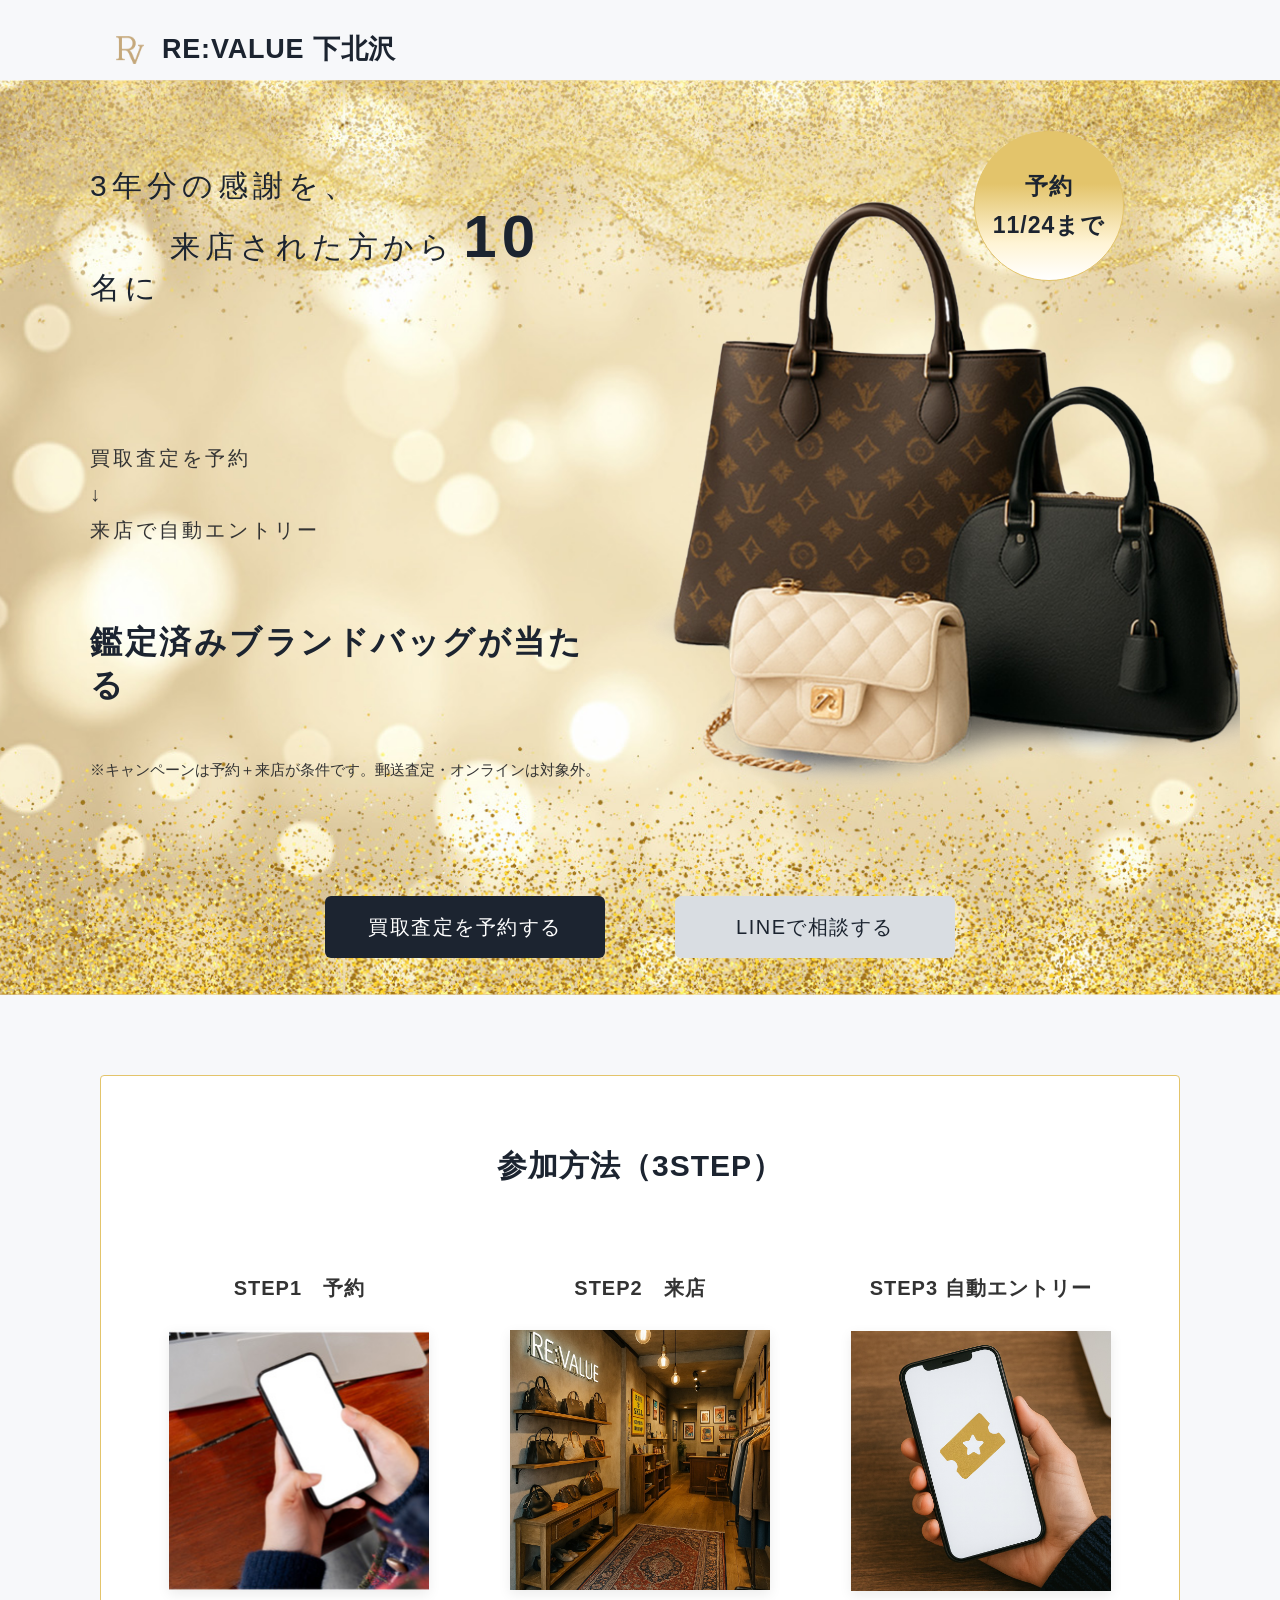
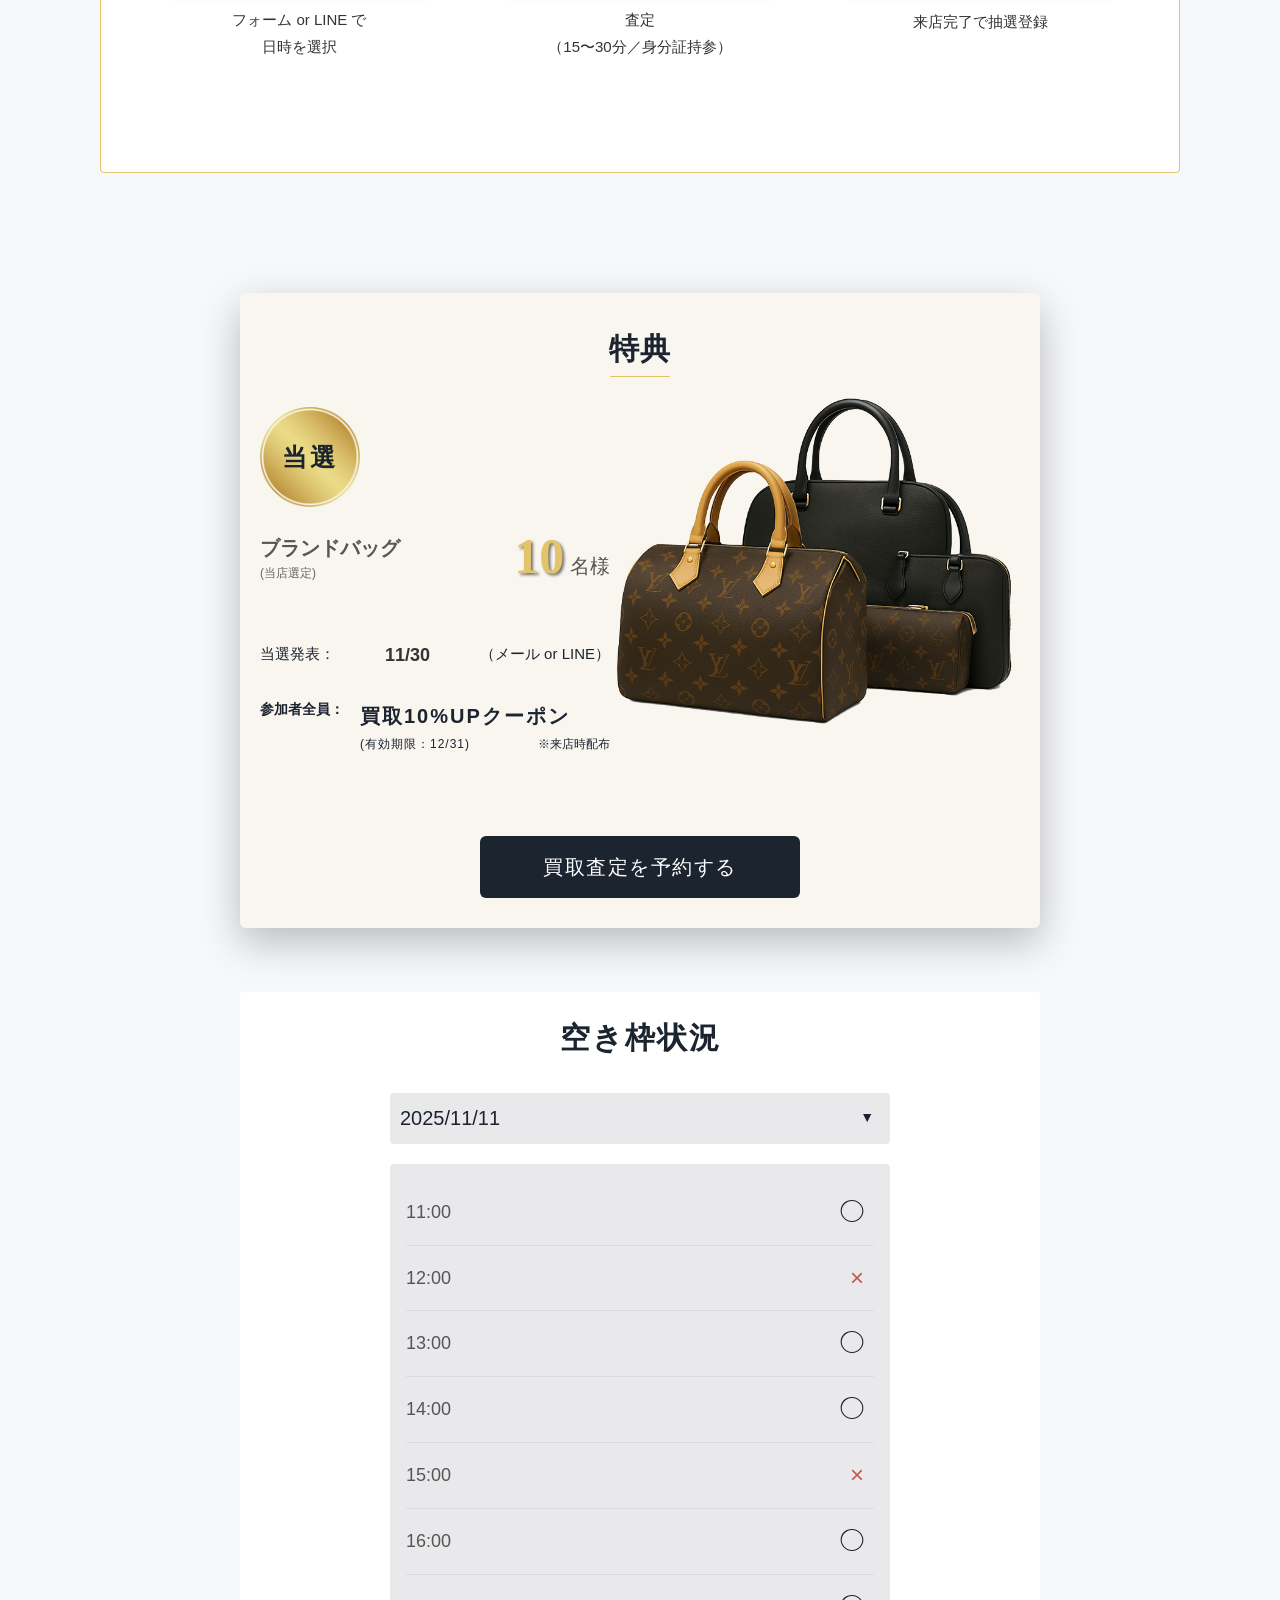
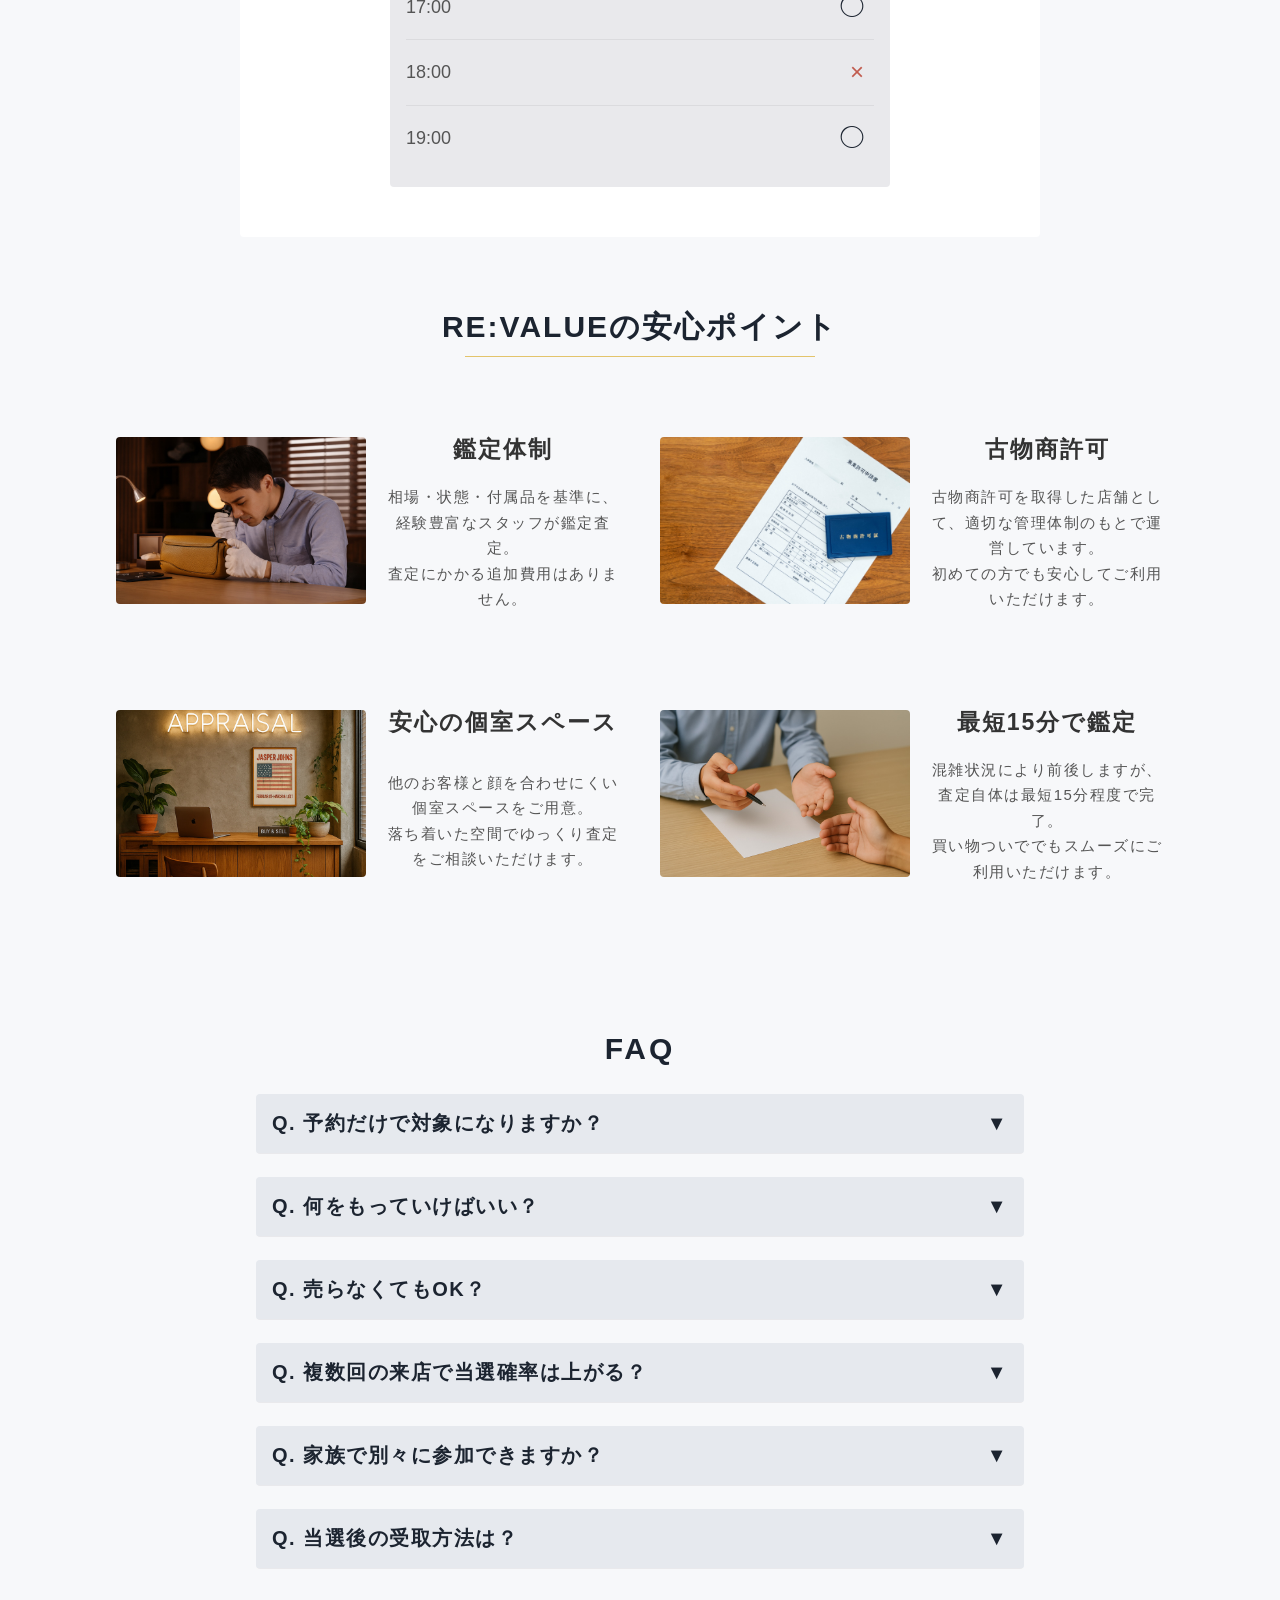
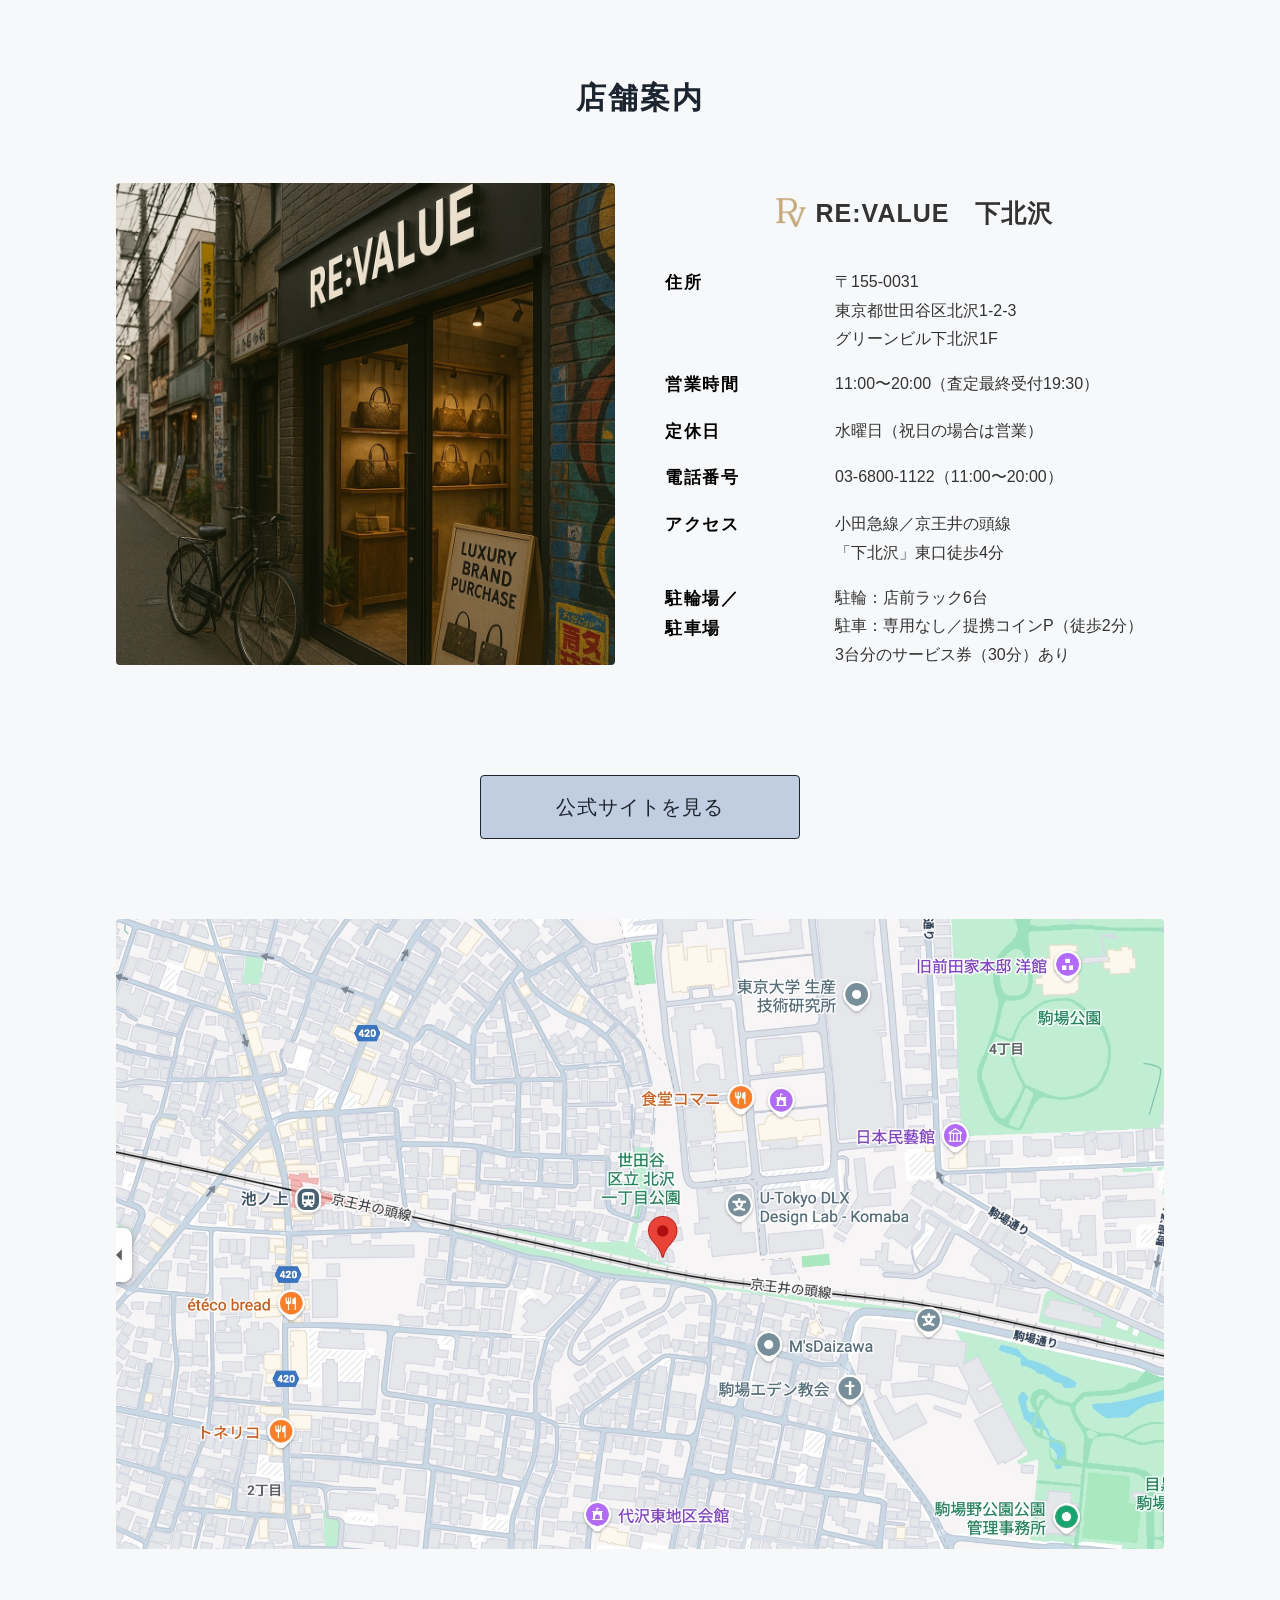
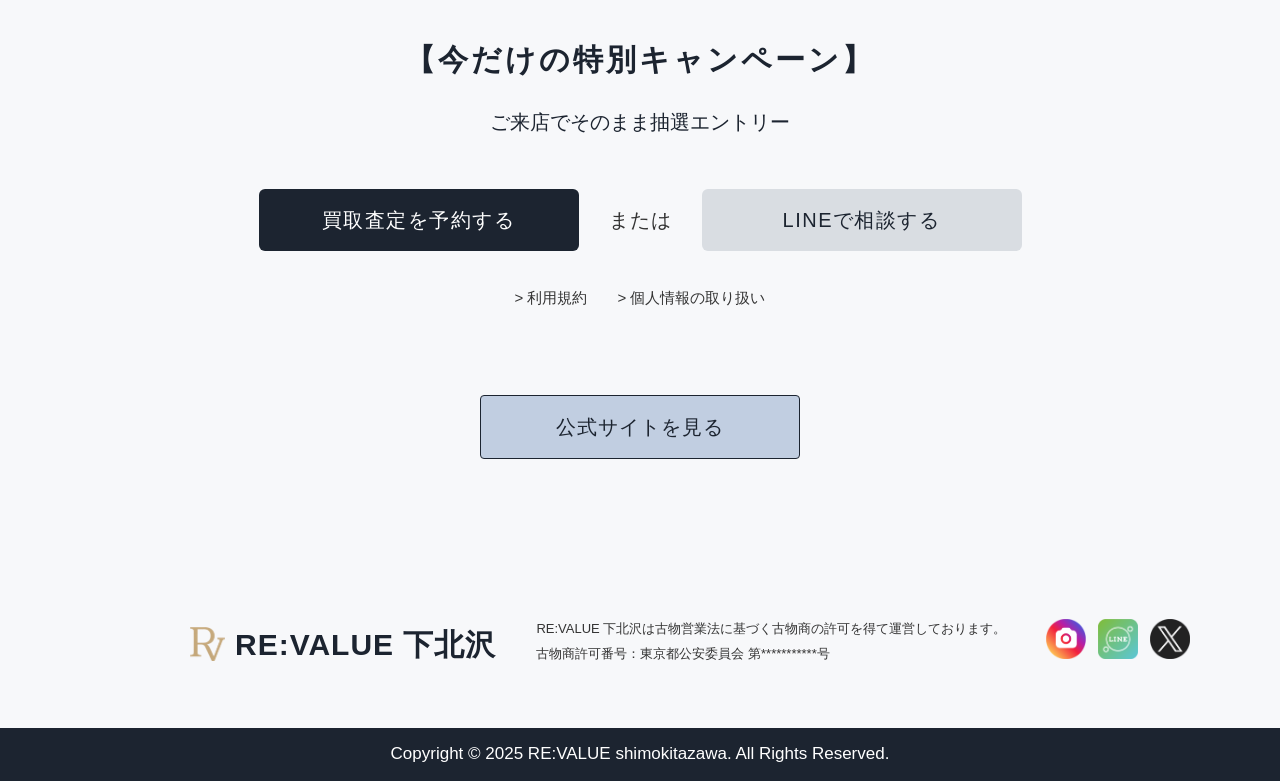
==== commit dddcaf72: "no loading" ====
--- a/index.html
+++ b/index.html
@@ -95,10 +95,7 @@
           日時を選択
         </p>
       </div>
-      <img src="images/reserve.jpg"  class="step-img"
-       alt="予約のイメージ"
-       loading="lazy"
-       width="382" height="262">
+      <img src="images/reserve.jpg"  class="step-img" alt="予約のイメージ">
     </div>
 
     <!-- STEP2 -->
@@ -110,11 +107,7 @@
           （15〜30分／身分証持参）
         </p>
       </div>
-      <img src="images/naisou.jpeg" class="step-img"
-           alt="来店のイメージ" 
-           loading="lazy"
-           width="1024"
-           height="1536">
+      <img src="images/naisou.jpeg" class="step-img" alt="来店のイメージ" >
     </div>
 
     <!-- STEP3 -->
@@ -125,11 +118,7 @@
           来店完了で抽選登録
         </p>
       </div>
-      <img src="images/entry.jpeg" class="step-img"
-          alt="抽選登録のイメージ" 
-          loading="lazy"
-          width="1024"
-          height="1024">
+      <img src="images/entry.jpeg" class="step-img" alt="抽選登録のイメージ" >
     </div>
 
   </div>
@@ -146,18 +135,11 @@
       <div class="benefit-img right"></div>
     <div class="benefit-badge-img">
       <div class="benefit-badge">
-        <img src="images/badge.png"  class="badge-shape"
-             alt="特典バッジ"
-             loading="lazy"
-             width="428"
-             height="428">
+        <img src="images/badge.png"  class="badge-shape" alt="特典バッジ">
         <span class="badge-text">当選</span>
       </div>
       
-      <img src="images/tokuten1.png"  class="benefit-img fade-target"
-           alt="プレゼント対象のブランドバッグ"
-           width="648"
-           height="535">
+      <img src="images/tokuten1.png"  class="benefit-img fade-target" alt="プレゼント対象のブランドバッグ">
     </div>
 
     <!-- 当選内容 -->
@@ -256,11 +238,7 @@
   <!-- 1つ目 -->
   <div class="safety-item">
     <h3 class="safety-heading">鑑定体制</h3>
-    <img src="images/kantei.jpeg"  class="safety-img"
-         alt="鑑定体制"
-         loading="lazy"
-         width="1536"
-         height="1024">
+    <img src="images/kantei.jpeg"  class="safety-img" alt="鑑定体制">
     <p class="safety-text">
       相場・状態・付属品を基準に、経験豊富なスタッフが鑑定査定。<br>
       査定にかかる追加費用はありません。
@@ -270,11 +248,7 @@
   <!-- 2つ目 -->
   <div class="safety-item">
     <h3 class="safety-heading">古物商許可</h3>
-    <img src="images/kobutsu.jpeg"  class="safety-img"
-         alt="古物商許可"
-         loading="lazy"
-         width="2560"
-         height="1707">
+    <img src="images/kobutsu.jpeg"  class="safety-img" alt="古物商許可">
     <p class="safety-text">
       古物商許可を取得した店舗として、適切な管理体制のもとで運営しています。<br>
       初めての方でも安心してご利用いただけます。
@@ -284,11 +258,7 @@
   <!-- 3つ目 -->
   <div class="safety-item">
     <h3 class="safety-heading">安心の個室スペース</h3>
-    <img src="images/room1.jpeg" class="safety-img"
-          alt="個室スペース"
-          loading="lazy"
-          width="1536"
-          height="1024">
+    <img src="images/room1.jpeg" class="safety-img" alt="個室スペース">
     <p class="safety-text">
       他のお客様と顔を合わせにくい個室スペースをご用意。<br>
       落ち着いた空間でゆっくり査定をご相談いただけます。
@@ -298,11 +268,7 @@
   <!-- 4つ目 -->
   <div class="safety-item">
     <h3 class="safety-heading">最短15分で鑑定</h3>
-    <img src="images/15min.jpeg"  class="safety-img"
-         alt="最短15分で鑑定"
-         loading="lazy"
-         width="1536"
-         height="1024">
+    <img src="images/15min.jpeg"  class="safety-img" alt="最短15分で鑑定">
     <p class="safety-text">
       混雑状況により前後しますが、査定自体は最短15分程度で完了。<br>
       買い物ついででもスムーズにご利用いただけます。
@@ -389,11 +355,7 @@
     RE:VALUE　下北沢
   </h3>
 
-  <img src="images/revalue1.jpeg"  class="store-img"
-       alt="店舗外観"
-       loading="lazy"
-       width="1060"
-       height="1024">
+  <img src="images/revalue1.jpeg"  class="store-img" alt="店舗外観">
 
 <div class="store-info">
 
@@ -445,11 +407,7 @@
     公式サイトを見る
   </a>
 
-  <img src="images/map.jpeg" class="store-map"
-       alt="周辺地図" 
-       loading="lazy"
-       width="1848"
-       height="1112">
+  <img src="images/map.jpeg" class="store-map" alt="周辺地図" >
 
 </section>
 
@@ -503,24 +461,9 @@
 
   <!-- SNSアイコン -->
   <div class="footer-sns">
-    <a href="https://www.instagram.com/revalue_shimokita/">
-      <img src="images/instagram.png" 
-           alt="Instagram"
-           loading="lazy"
-           width="356"
-           height="355"></a>
-    <a href="https://lin.ee/revalue_shimokita">
-      <img src="images/line.png" 
-           alt="LINE"
-           loading="lazy"
-           width="330"
-           height="331"></a>
-    <a href="https://x.com/revalue_tokyo">
-      <img src="images/x.png" 
-           alt="X"
-           loading="lazy"
-           width="339"
-           height="339"></a>
+    <a href="https://www.instagram.com/revalue_shimokita/"><img src="images/instagram.png" alt="Instagram"></a>
+    <a href="https://lin.ee/revalue_shimokita"><img src="images/line.png" alt="LINE"></a>
+    <a href="https://x.com/revalue_tokyo"><img src="images/x.png" alt="X"></a>
   </div>
 
 </footer>
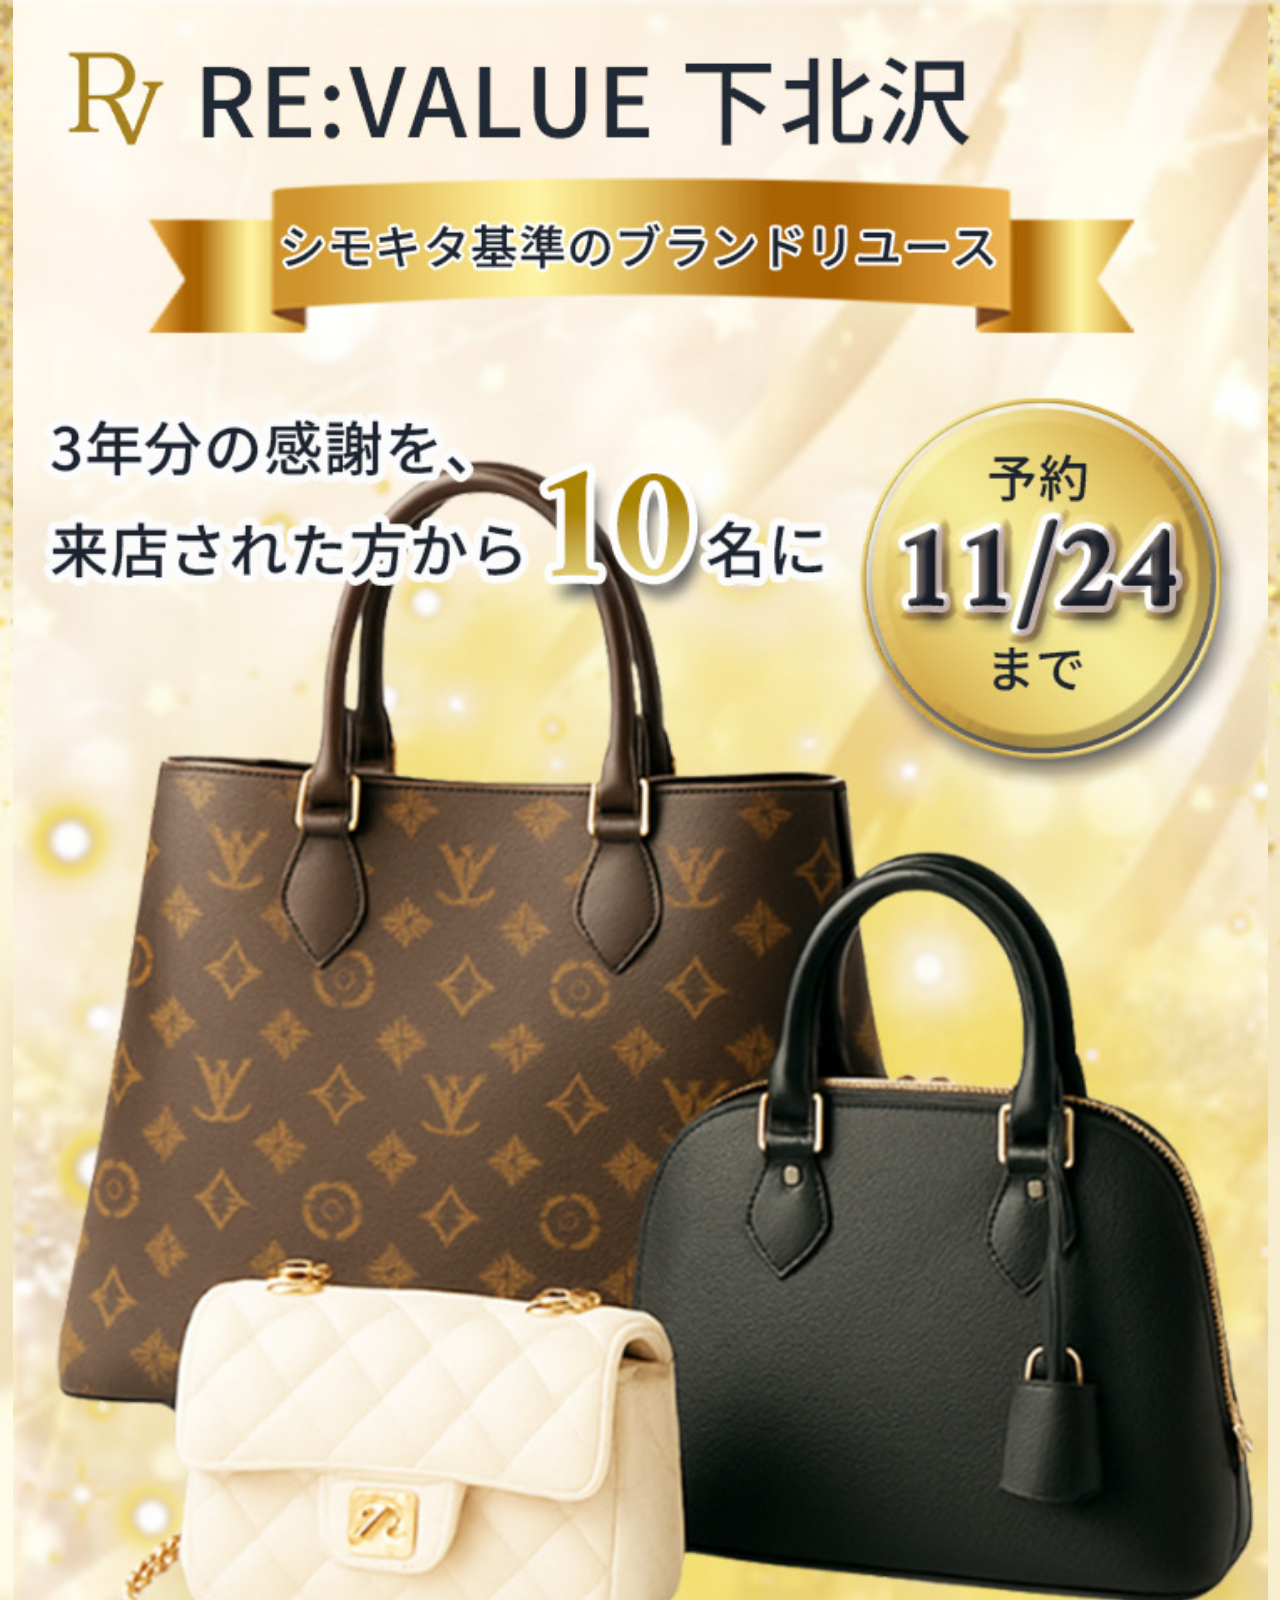
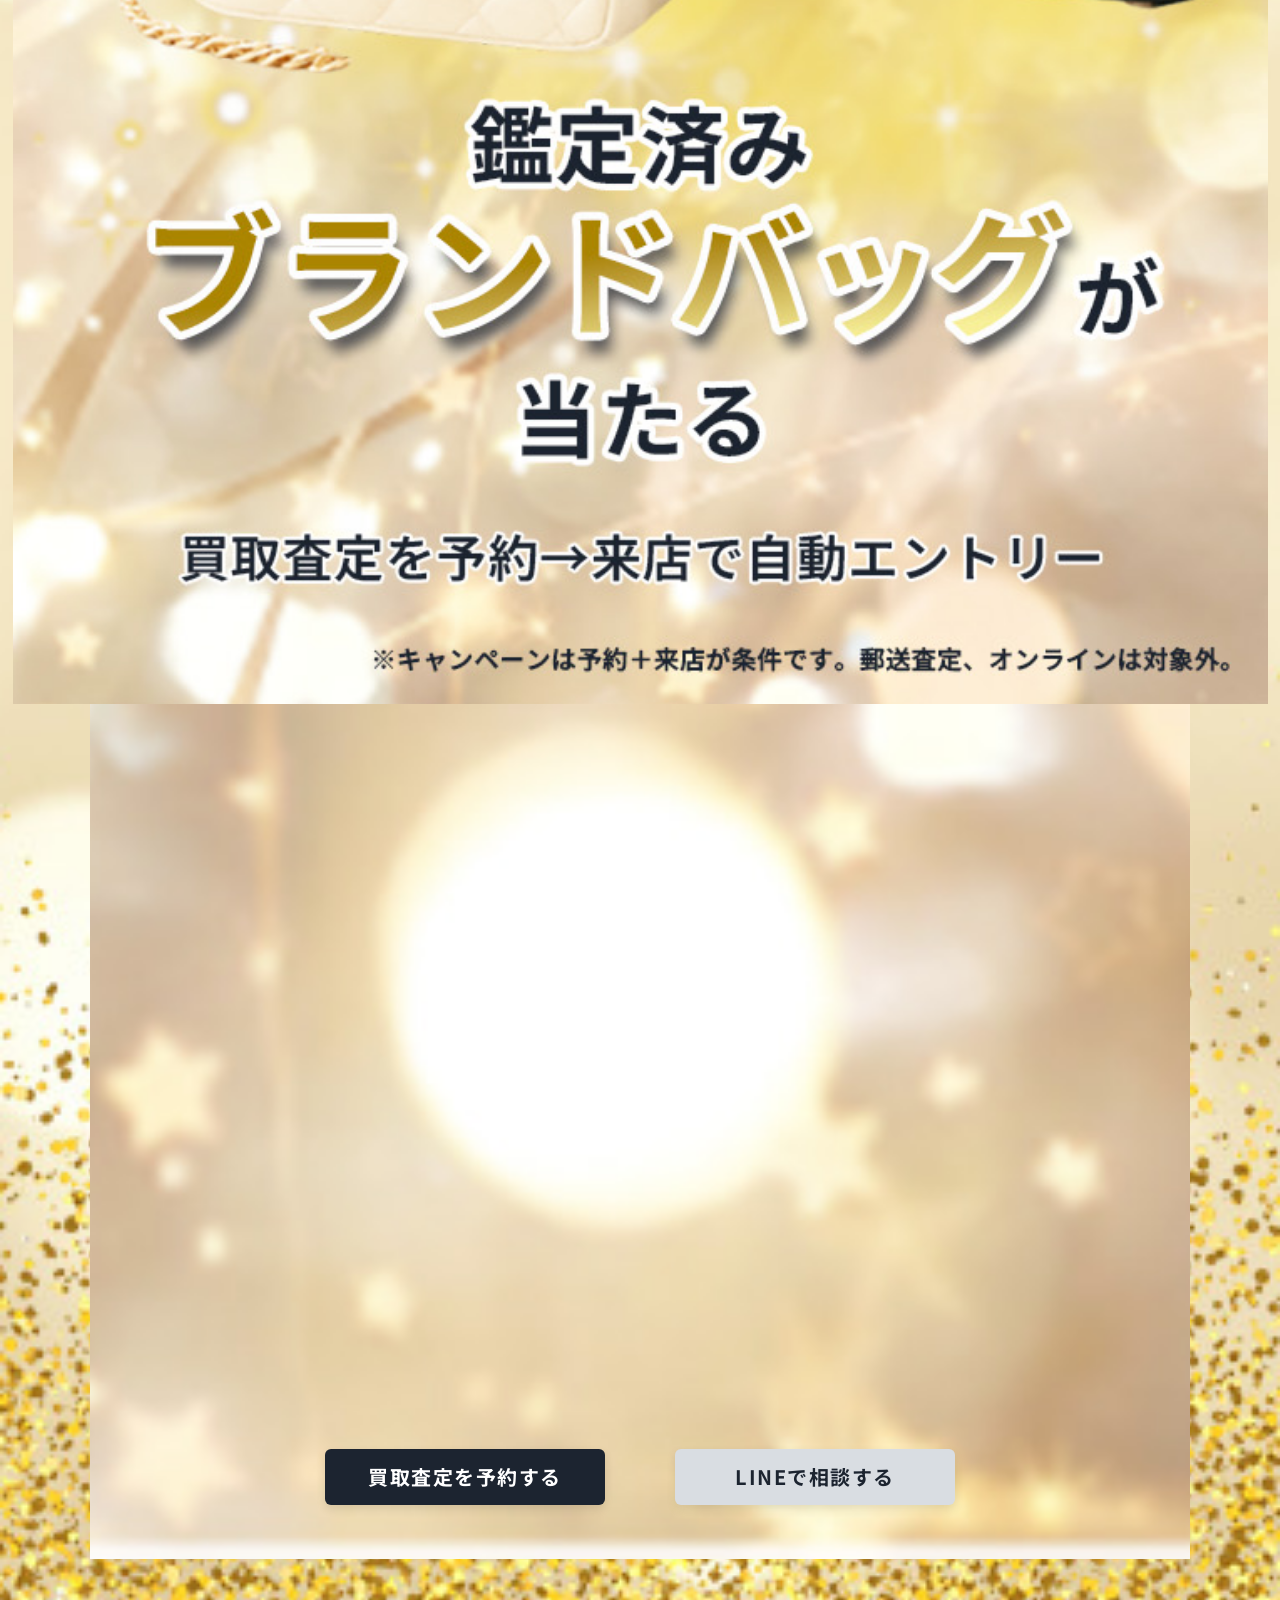
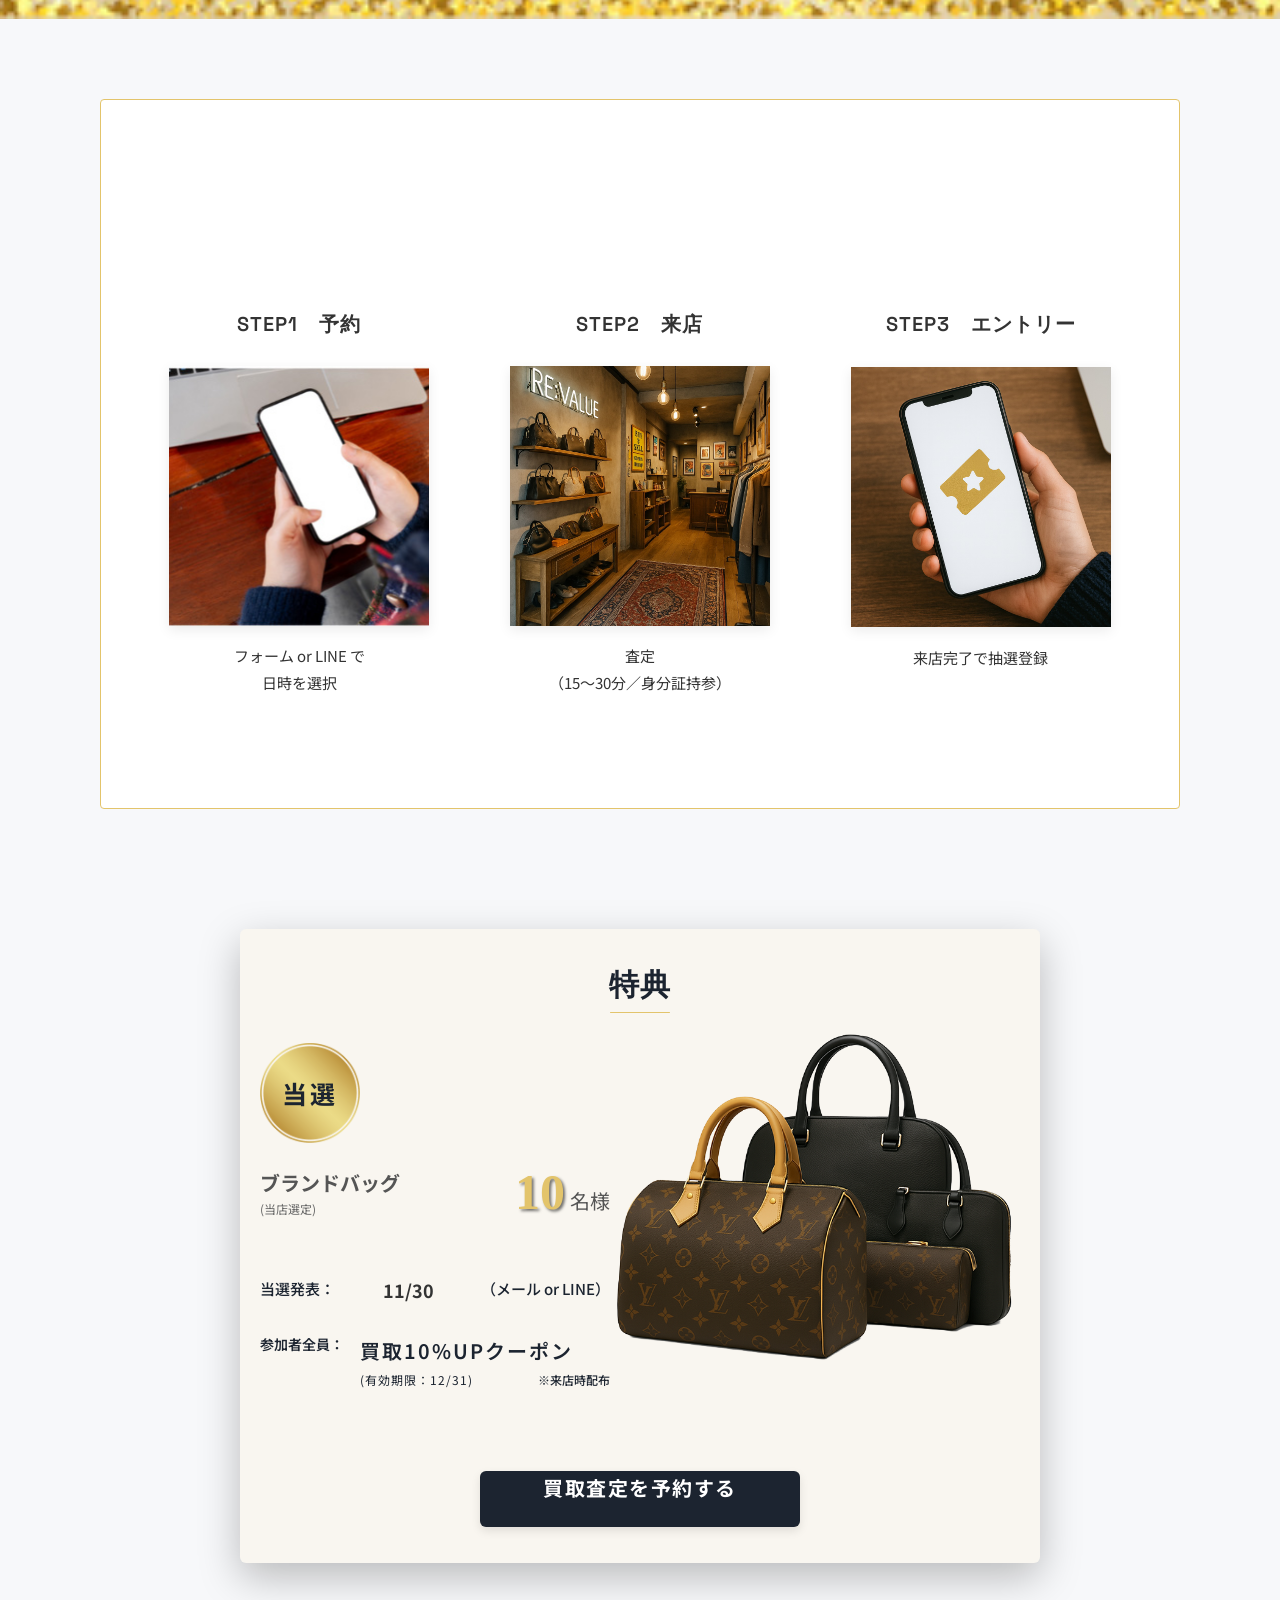
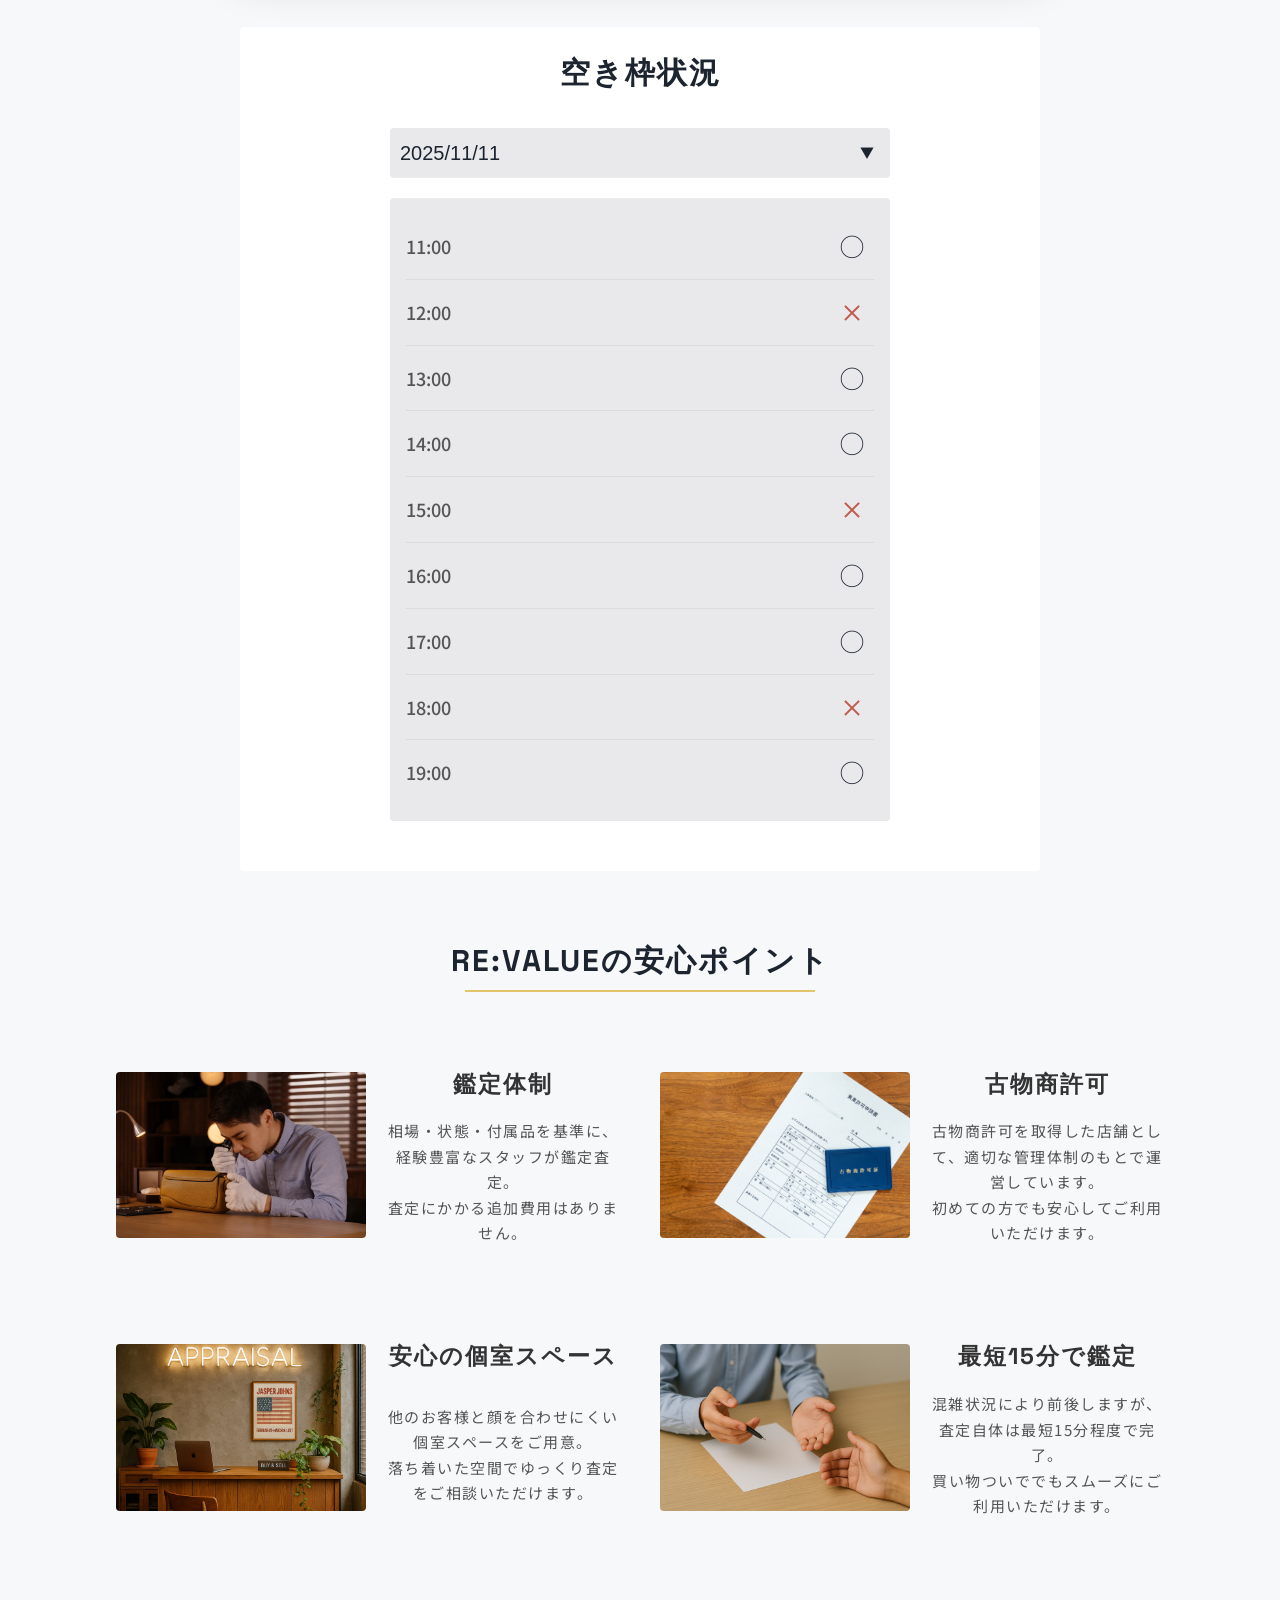
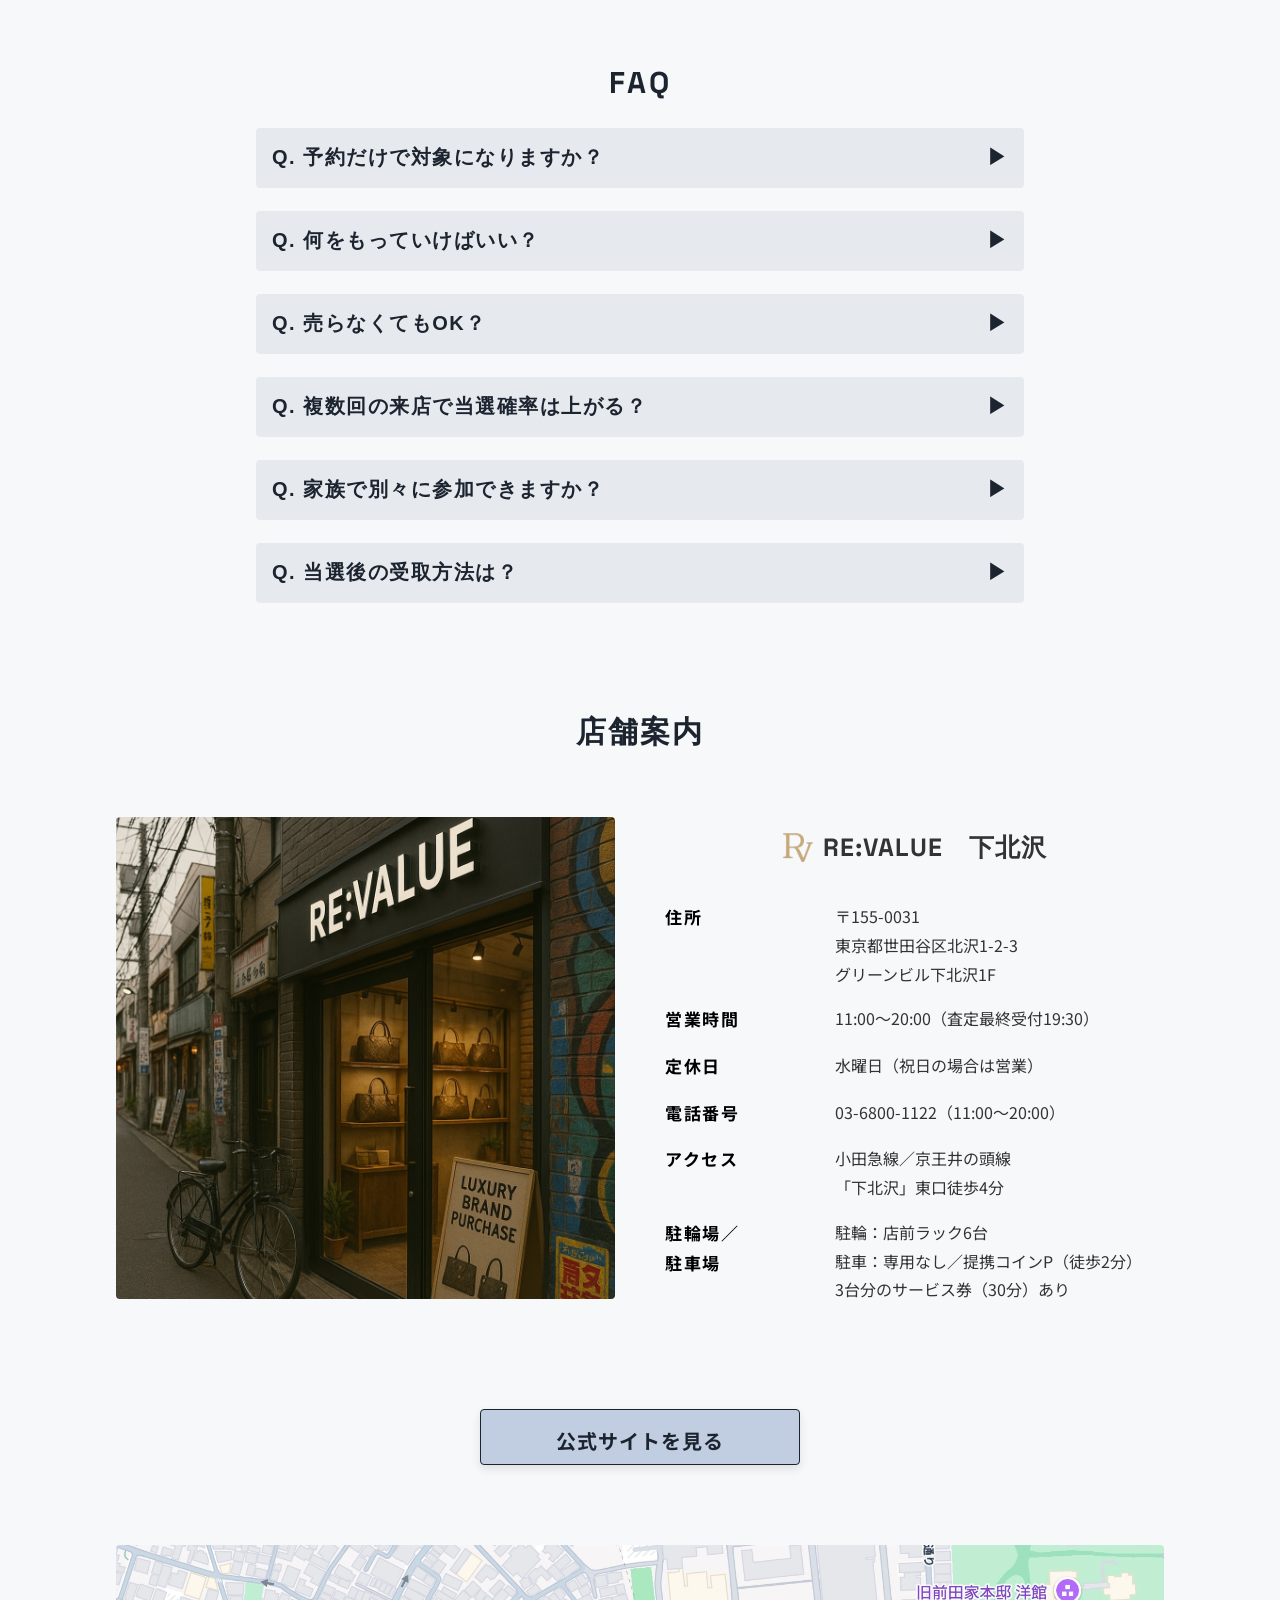
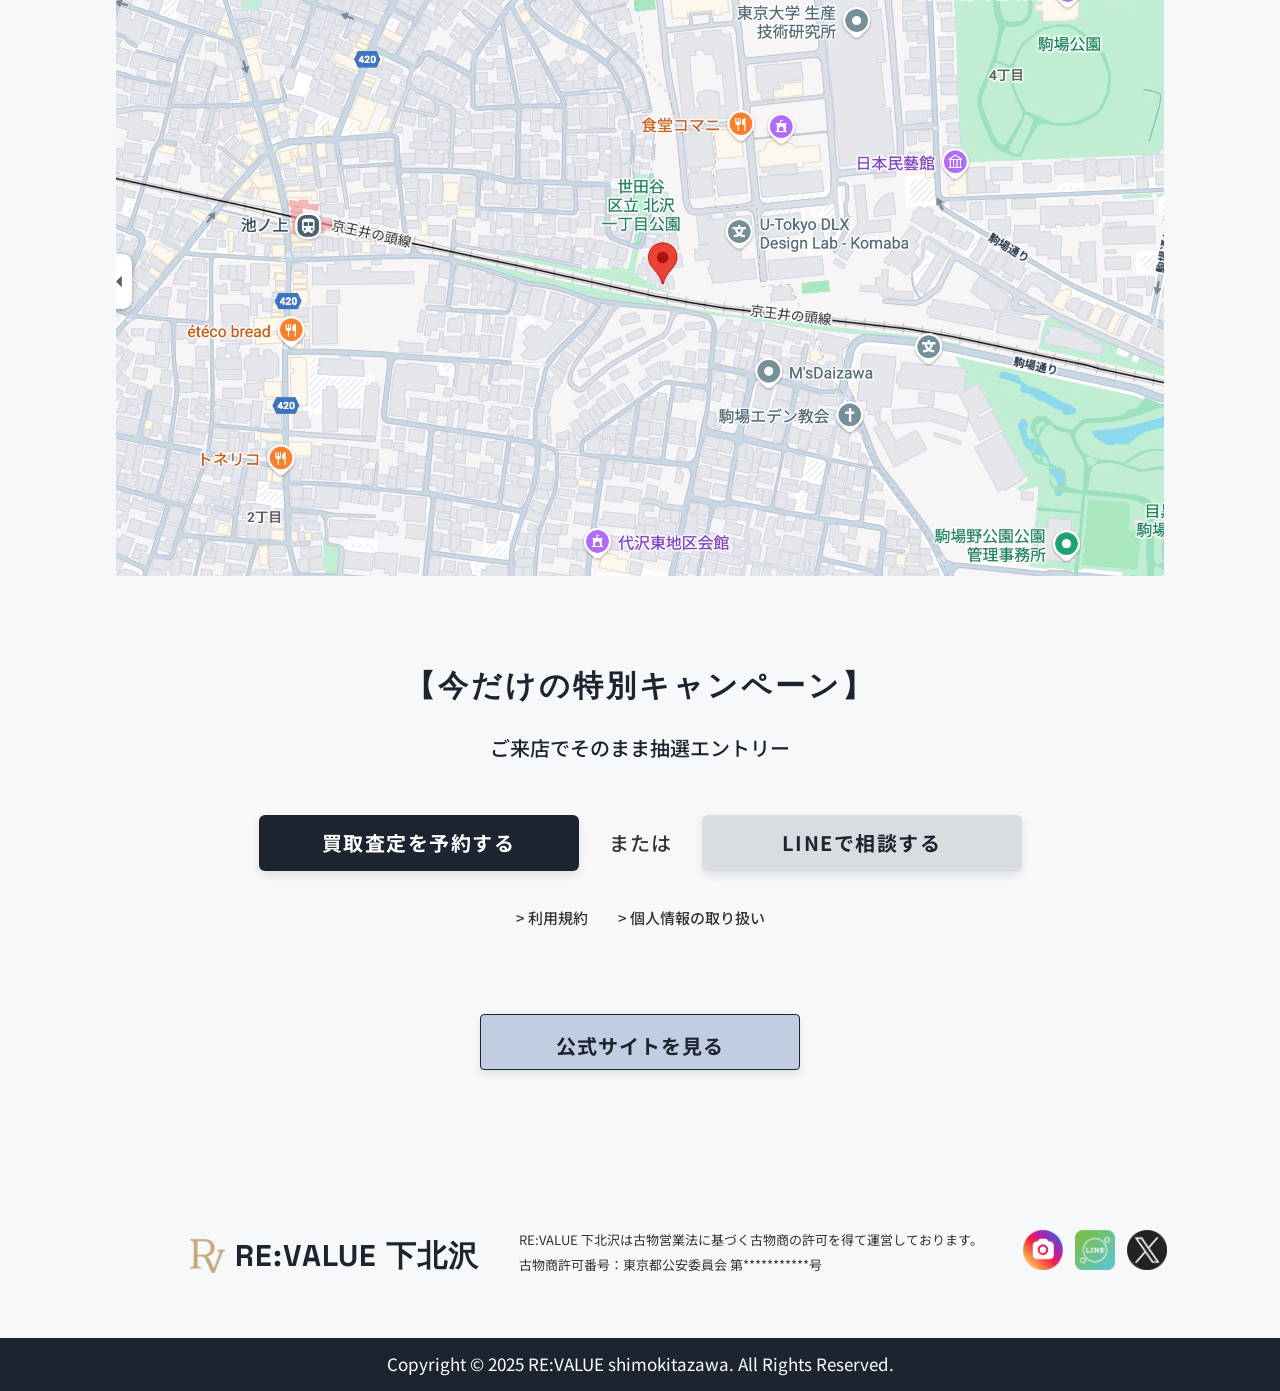
==== commit 10d300b0: "c" ====
--- a/index.html
+++ b/index.html
@@ -28,58 +28,28 @@
 
   <meta name="description" content="RE:VALUE下北沢では、買取査定を予約して来店された方から10名に鑑定済みブランドバッグが当たるキャンペーンを実施中。参加者全員に買取10％UPクーポンを配布。予約はWEBまたはLINEから。">
   
+  <!-- Webフォント（Google Fonts） -->
+<link rel="preconnect" href="https://fonts.googleapis.com">
+<link rel="preconnect" href="https://fonts.gstatic.com" crossorigin>
+<link
+  href="https://fonts.googleapis.com/css2?family=Noto+Sans+JP:wght@400;500;700&family=Space+Grotesk:wght@500;700&display=swap"
+  rel="stylesheet">
   <!-- CSS -->
   <link rel="stylesheet" href="style.css">
 </head>
 
 <body>
-  <header class="header">
-  <a href="index.html" class="header-logo-block">
-    <img src="images/icon.png" alt="RE:VALUEロゴ" class="header-logo">
-    <h1 class="header-title">RE:VALUE 下北沢</h1>
-  </a>
-</header>
-
-  <section class="fv">
-    <div class="fv-inner">
-  <!-- メインコピー -->
-  <p class="fv-copy">
-    <span class="line-1">3年分の感謝を、</span><br>
-    <span class="line-2">来店された方から</span>
-    <span class="big">10</span><span>名に</span>
-  </p>
-
-    <!-- バッジ -->
-  <div class="fv-badge">
-    <span class="fv-badge-text">予約<br>11/24まで</span>
-  </div>
-
-    <!-- バッグ画像 -->
-  <img src="images/bag.png" alt="ブランドバッグ" class="fv-bags">
-
-    <!-- サブ説明 -->
-  <div class="fv-sub">
-    <p>買取査定を予約<br>↓<br>来店で自動エントリー</p>
-  </div>
-
-  <!-- メイン訴求 -->
-  <h2 class="fv-title">鑑定済みブランドバッグが当たる</h2>
-
-  <p class="fv-note">
-    ※キャンペーンは予約＋来店が条件です。郵送査定・オンラインは対象外。
-  </p>
-
-  </div>
-    <!-- CTA -->
-  <div class="fv-cta" >
-    <a href="reserve.html" class="cta-btn cta-main fade-target">買取査定を予約する</a>
-    <a href="https://lin.ee/revalue_shimokita" class="cta-btn cta-line fade-target line">LINEで相談する</a>
-  </div>
-
-
-
-</section>
-
+
+<section class="fv">
+  <div class="fv-visual"></div>
+
+  <div class="fv-inner">
+    <div class="fv-cta">
+      <a href="reserve.html" class="cta-btn cta-main">買取査定を予約する</a>
+      <a href="https://lin.ee/revalue_shimokita" class="cta-btn cta-line">LINEで相談する</a>
+    </div>
+  </div>
+</section>
 
 <main class="site-main">
 <section class="steps-wrapper">
@@ -113,7 +83,7 @@
     <!-- STEP3 -->
     <div class="step-item">
       <div class="step-text">
-        <h3 class="step-label">STEP3 自動エントリー</h3>
+        <h3 class="step-label">STEP3　エントリー</h3>
         <p class="step-desc">
           来店完了で抽選登録
         </p>
@@ -284,7 +254,7 @@
   <div class="faq-item">
     <button class="faq-question">
       <span>Q. 予約だけで対象になりますか？</span>
-      <span class="faq-icon">▼</span>
+      <span class="faq-icon">▶︎</span>
     </button>
     <div class="faq-answer">
       <span class="bold">来店のうえ査定を受けた方のみ</span>対象です。
@@ -294,7 +264,7 @@
   <div class="faq-item">
     <button class="faq-question">
       <span>Q. 何をもっていけばいい？</span>
-      <span class="faq-icon">▼</span>
+      <span class="faq-icon">▶︎</span>
     </button>
     <div class="faq-answer">
       査定品と<span class="bold">身分証</span>（運転免許・マイナ等）。箱・付属品があると評価が上がる場合があります。
@@ -304,7 +274,7 @@
   <div class="faq-item">
     <button class="faq-question">
       <span>Q. 売らなくてもOK？</span>
-      <span class="faq-icon">▼</span>
+      <span class="faq-icon">▶︎</span>
     </button>
     <div class="faq-answer">
       <span class="bold">OK</span>。査定のみでも構いません（金額が合えばその場でご売却も可能）。
@@ -314,7 +284,7 @@
   <div class="faq-item">
     <button class="faq-question">
       <span>Q. 複数回の来店で当選確率は上がる？</span>
-      <span class="faq-icon">▼</span>
+      <span class="faq-icon">▶︎</span>
     </button>
     <div class="faq-answer">
       <span class="bold">1人1エントリー</span>です。（複数来店でも1件に統合）。
@@ -324,7 +294,7 @@
   <div class="faq-item">
     <button class="faq-question">
       <span>Q. 家族で別々に参加できますか？</span>
-      <span class="faq-icon">▼</span>
+      <span class="faq-icon">▶︎</span>
     </button>
     <div class="faq-answer">
       <span class="bold">同一世帯1件まで</span>です。
@@ -334,7 +304,7 @@
   <div class="faq-item">
     <button class="faq-question">
       <span>Q. 当選後の受取方法は？</span>
-      <span class="faq-icon">▼</span>
+      <span class="faq-icon">▶︎</span>
     </button>
     <div class="faq-answer">
       店頭受取 or 送料無料配送。いずれも本人確認が必要です。
--- a/style.css
+++ b/style.css
@@ -35,7 +35,7 @@
   font-family: "Space Grotesk", sans-serif;
   color: #1C2430;
   letter-spacing: 0.1rem;
-  font-size: 2rem;
+  font-size: 2.3rem;
 }
 
 h3{
@@ -44,7 +44,6 @@
   letter-spacing: 0.1rem;
   font-size: 1.7rem;
 }
-
 
 /* ヘッダー */
 .header {
@@ -55,6 +54,8 @@
   margin-top: 2rem;
 }
 
+
+
 .header-logo-block {
   display: flex;
   align-items: center;
@@ -87,161 +88,115 @@
 }
 
 
-/* 全体 */
+/* --- ファーストビュー全体 --- */
 .fv {
-  position: relative;
   width: 100%;
-  min-height: 95vh;                 
-  
-  background-image: url("images/fv.jpg");
-  background-size: cover;           /* ← ここは cover に戻してOK */
+  background-color: #fff;
+}
+
+.fv-visual {
+  width: 100%;
+  aspect-ratio: 1 / 1.8; /* 画像比率に合わせて調整 */
+  background-image: url("images/fv3.jpg");
+  background-size: contain;
   background-repeat: no-repeat;
   background-position: center top;
-
-  padding: 4rem 2rem 3rem;          /* ← 上と下にしっかり余白 */
-}
-
-
-h1{
-  font-size: 2.3rem;
-  letter-spacing: 0.08rem;
-  padding-left: 1rem;
-}
-
-.fv-inner{
-  display: block;
-}
-
-.fv-right{
-  margin-top: 2;
-}
-/* メインコピー */
-.fv-copy {
-  font-size: 1.7rem;
-  color: #1C2430;
-  line-height: 0.9;
-  margin-bottom: 1.6rem;
-  margin-top: 2rem;
-  font-weight: 500;
-}
-
-.fv-copy .big {
-  font-size: 3.5rem;
-  font-weight: 700;
-}
-
-/* バッジ */
-.fv-badge {
-  position: absolute;
-  top:  3%;
-  right: 4%;
-  background:  linear-gradient(
-    to bottom,
-     #E3C46B 35%,
-     #fff4d5 75%,
-     #fff 100%
-  );
-  border: 0.1rem solid #E3C46B;
-  color: #1C2430;
+}
+
+.fv-inner {
+  width: 100%;
+  padding: 10px 20px 30px;
+  box-sizing: border-box;
+  display: flex;
+  flex-direction: column;
+  align-items: center;
+  background-image: url("images/btn-bg.jpg");
+  background-size: cover;
+  background-position: center center;
+  background-repeat: no-repeat;
+
+}
+
+/* --- 【重要】ここがポイント：ボタン2つを包むエリア --- */
+.fv-cta {
+  width: 100%;
+  max-width: 360px;
+  padding: 20px; /* 背景画像が見えるように内側に余白を作る */
   
-  width: 27vw;
-  height: 27vw;
-  max-width: 100px;
-  max-height: 100px;
-  
-  border-radius: 50%;
+}
+
+/* --- ボタン共通設定（元の色と形を維持） --- */
+.cta-btn {
   display: flex;
   align-items: center;
   justify-content: center;
-  text-align: center;
-  line-height: 1.4;
-}
-
-.fv-badge-text {
-  font-size: 4.2vw;
-  font-weight: 600;
-  line-height: 1.4;
-}
-
-/* バッグ画像 */
-.fv-bags {
   width: 100%;
-  margin-left: 2rem;
-}
-
-/* サブ説明 */
-.fv-sub p {
-  color: #333;
-  font-size: 1.3rem;
-  line-height: 1.5;
-  margin-left: -18rem;
-  margin-bottom: 16px;
-  text-align: center;
+  height: 56px;
+  border-radius: 6px;
+  font-size: 1.65rem;
+  font-weight: bold;
+  text-decoration: none;
   letter-spacing: 0.1rem;
-}
-
-/* メイン訴求 */
-.fv-title {
+  box-shadow: 0 4px 10px rgba(0, 0, 0, 0.1);
+  transition: opacity 0.3s;
+}
+
+/* --- メインボタン（元の紺色） --- */
+.cta-main {
+  background-color: #1C2430;
+  color: #fff;
+  font-size: 1.7rem;
+  letter-spacing: 0.2rem;
+  margin-bottom: 2rem;
+}
+
+/* --- LINEボタン（元のグレー） --- */
+.cta-line {
+  background-color: #D9DDE2;
   color: #1C2430;
-  font-size: 2.4rem;
-  font-weight: 800;
-  margin: 1.2rem;
-  text-align: center;
+  margin-bottom: 0; 
+  font-size: 1.7rem;
   letter-spacing: 0.2rem;
 }
-
-/* 注意書き */
-.fv-note {
-  color: #333;
-  font-size: 1.2rem;
-  margin-bottom: 28px;
-}
-
-/* CTA */
-.cta-btn {
-  display: block;
-  text-align: center;
-  padding: 14px 0;
-  border-radius: 6px;
-  font-size: 1.7rem;
-  margin-bottom: 12px;
-  letter-spacing: 0.1rem;
-  text-decoration: none;
-  font-weight: 500;
-}
-
-/* メインCTA */
-.cta-main {
-  background: #1C2430;
-  color: #fff;
-}
-
-/* LINEボタン */
-.cta-line {
-  background: #D9DDE2;
-  color: #1C2430;
-}
-
 
 
 /* 外側の背景（bodyで設定しているなら不要） */
 .steps-wrapper {
-  padding: 48px 16px;
+  padding: 48px 20px;
 }
 
 /* 中央の白ボックス */
 .steps-box {
   background-color: #FFFFFF;
-  border: 0.1rem solid #E3C46B; /* ゴールド */
+  border: 0.15rem solid #E3C46B; /* ゴールド */
   border-radius: 0.4rem;
-  padding: 40px 24px;
+  padding: 40px 20px;
 }
 
 /* タイトル */
 .steps-title {
   font-weight: 700;
   text-align: center;
-  margin-bottom: 40px;
+  margin-bottom: 50px;
+  position: relative;
+  display: block;
+  opacity: 0;
+  transform: translateY(30px);
+  transition: all 0.8s ease-out;
+}
+.step-item.is-visible {
+  opacity: 1;
+  transform: translateY(0);
+}
+/* タイトルの下に金色の二重線を入れる */
+.steps-title::after {
+  content: '';
+  display: block;
+  width: 90px;
+  height: 4px;
+  background: linear-gradient(90deg, #E3C46B, #f9f0d1, #E3C46B);
+  margin: 8px auto 0;
+  border-radius: 2px;
 }
 
 /* STEPの並び（SP用） */
@@ -660,10 +615,6 @@
 .faq-item.open .faq-answer {
   padding-top: 1.6rem;
   padding-bottom:5rem;
-}
-
-.faq-item.open .faq-icon {
-  transform: rotate(180deg);
 }
 
 .bold{
@@ -942,6 +893,7 @@
   margin-top: 2rem;
 }
 
+
 .form-block-title {
   font-size: 1.6rem;
   font-weight: 700;
@@ -959,7 +911,7 @@
   margin-bottom: 0.4rem;
   font-size: 1.4rem;
   color: #333;
-  width: 6rem;
+  width: 9rem;
   font-weight: 500;
 }
 
@@ -1053,7 +1005,7 @@
   right: 0;
   top: 50%;
   transform: translateY(-50%);
-  margin-right: 2.5rem;
+  margin-right: 2rem;
   color: #555;
   font-size: 1.4rem;
 }
@@ -1065,7 +1017,7 @@
   right: 0;
   top: 50%;
   transform: translateY(-50%);
-  margin-right: 2.5rem;
+  margin-right: 2rem;
   color: #555;
   font-size: 1.4rem;
 }
@@ -1876,9 +1828,13 @@
 
 /* ▼ 行ごとを中央寄せ */
   .form-row {
-    justify-content: center;
+    display: flex;
+    align-items: center;
+    justify-content: flex-start;
     gap: 3rem;
-  }
+    margin-bottom: 2rem;
+  }
+
 
   
 /* ▼ セクションタイトル */
@@ -2036,10 +1992,14 @@
     padding: 1.5rem 7rem;
   }
 
-}
-
-
-
+
+  .form-row {
+    display: flex;
+    align-items: center;
+    gap: 16px;
+  }
+
+}
 
 
 
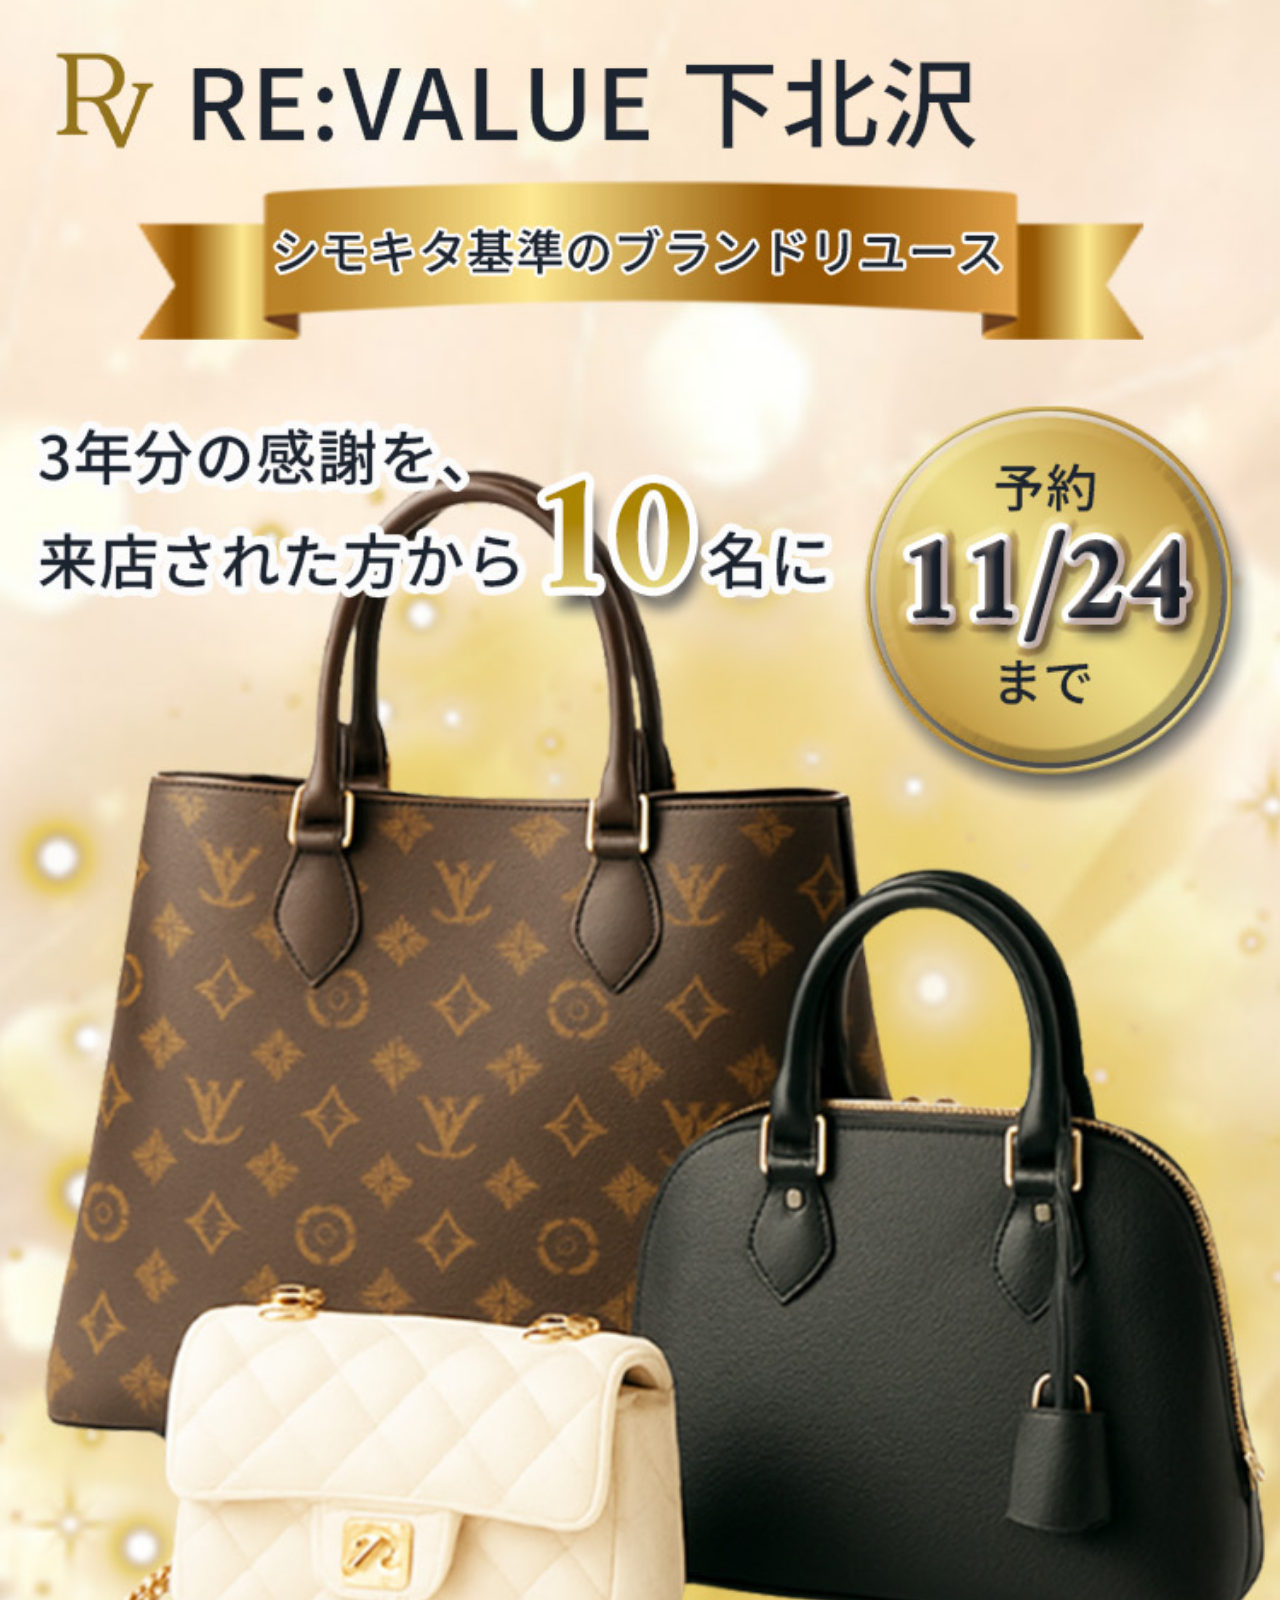
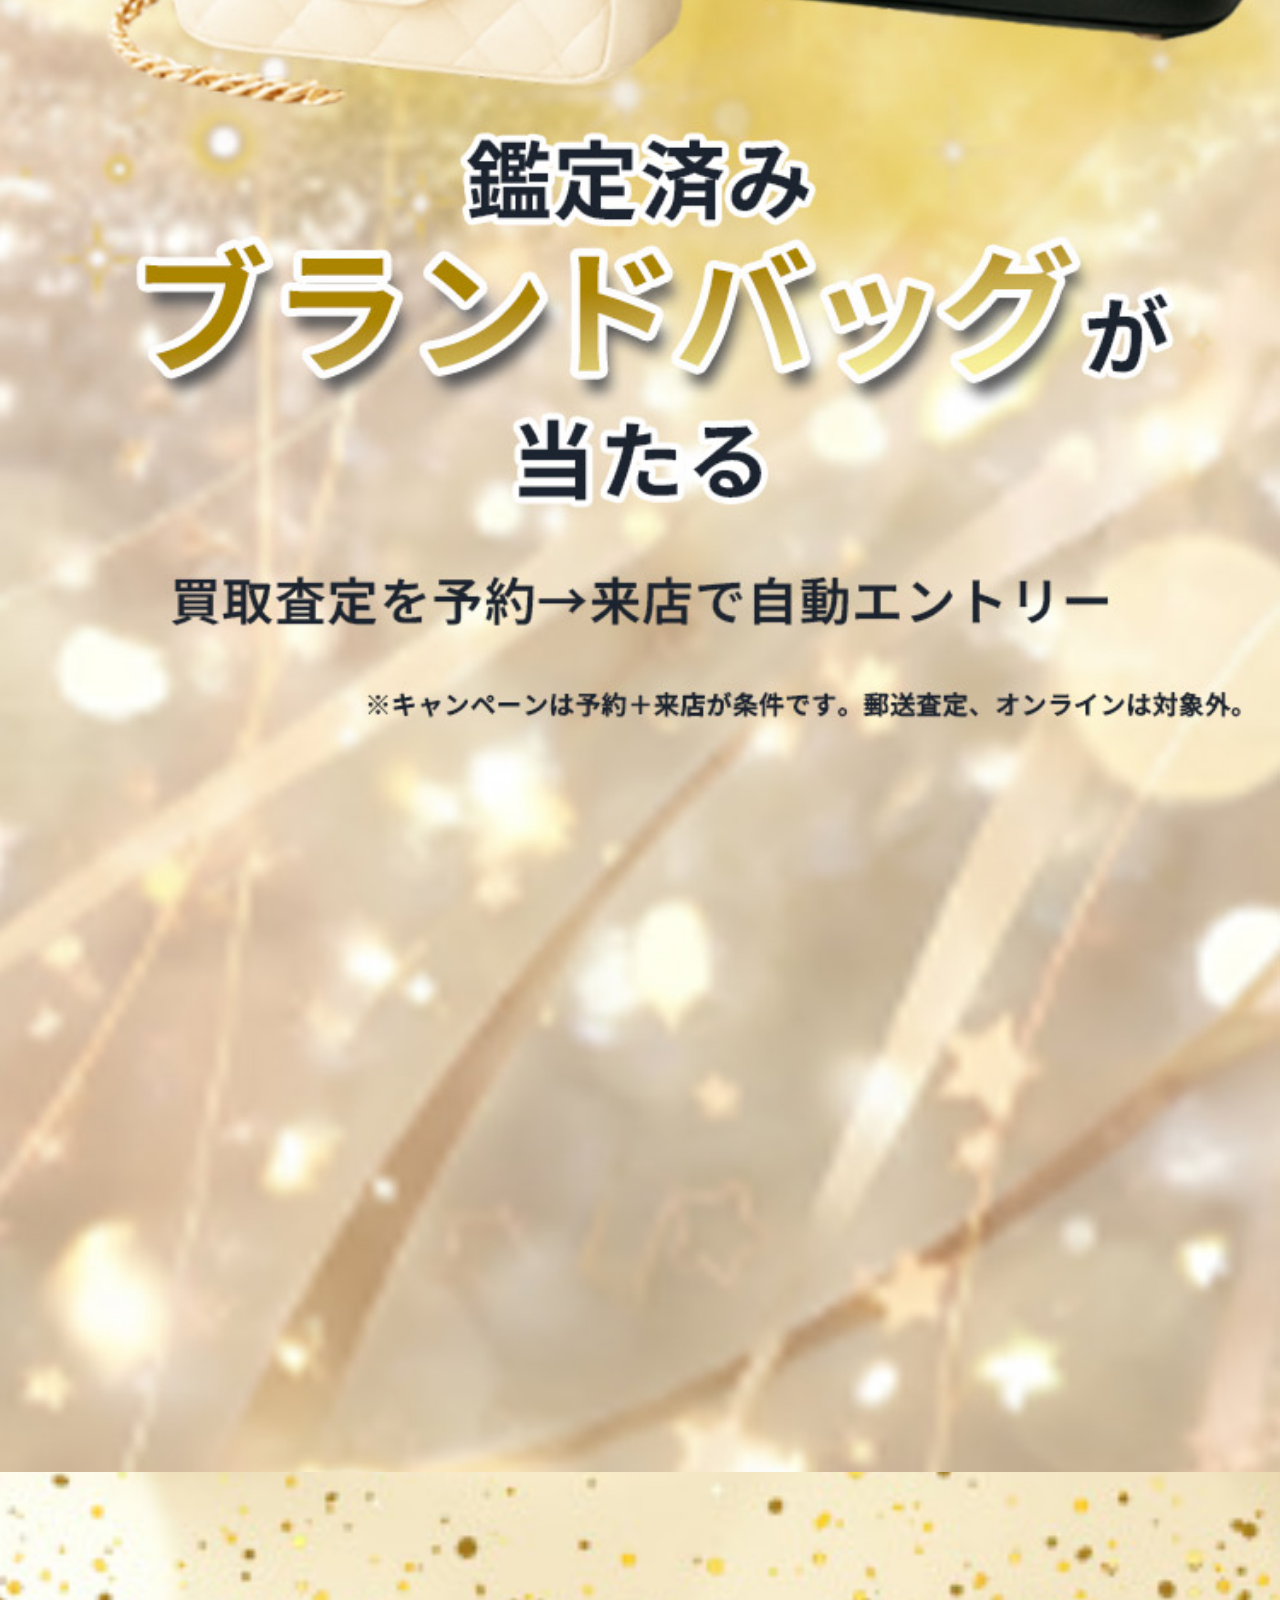
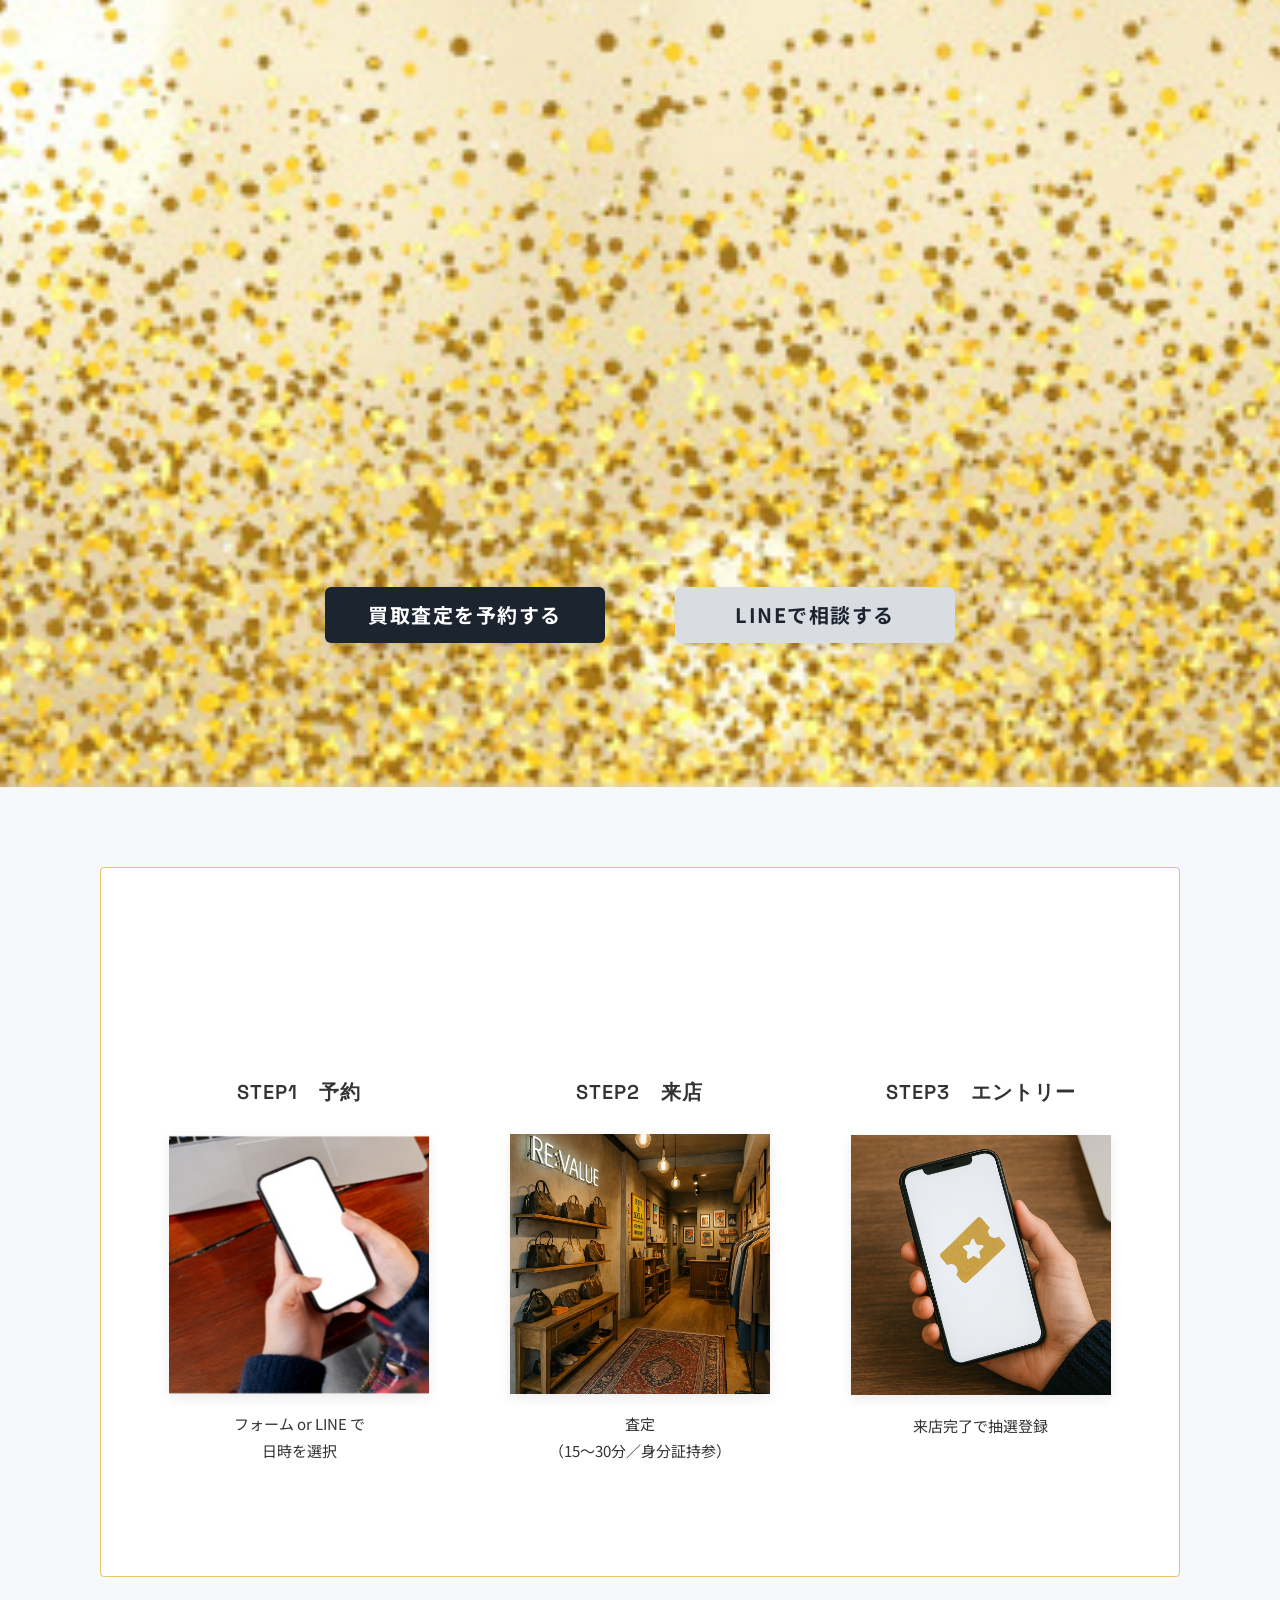
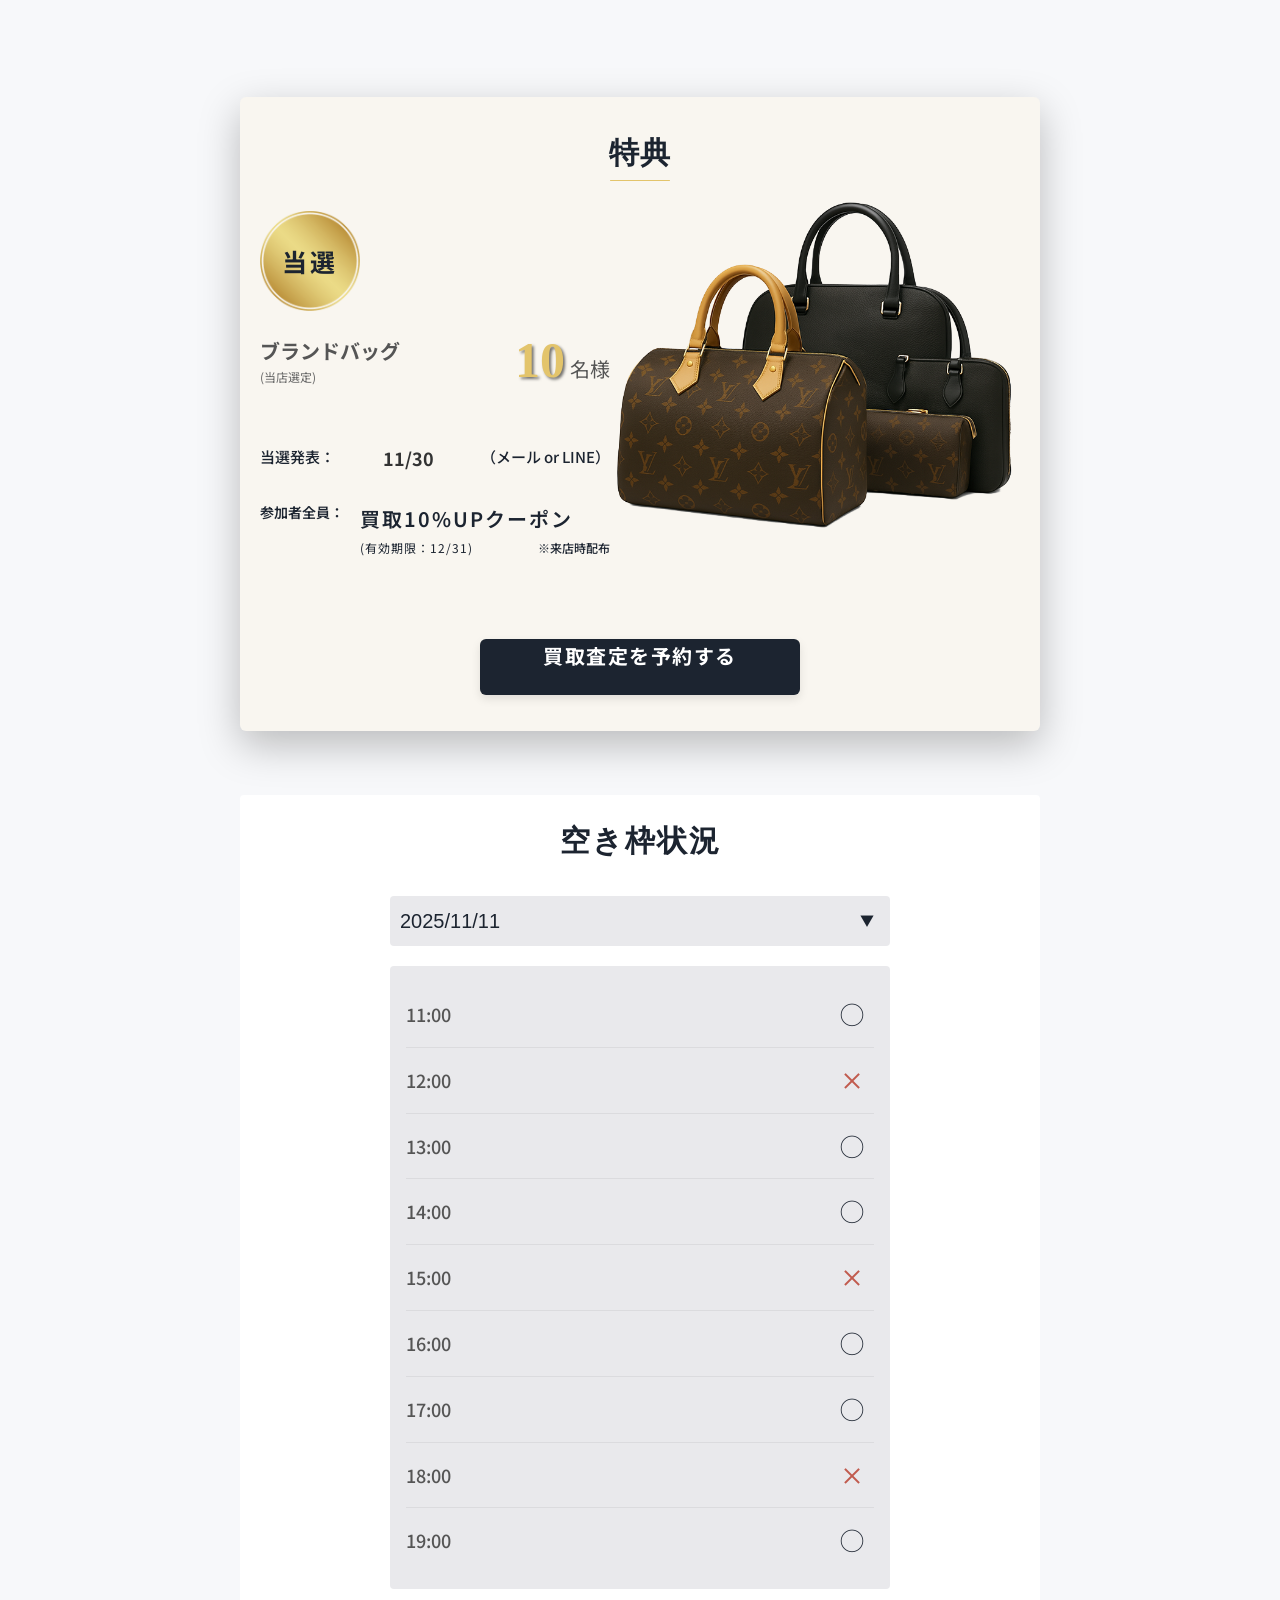
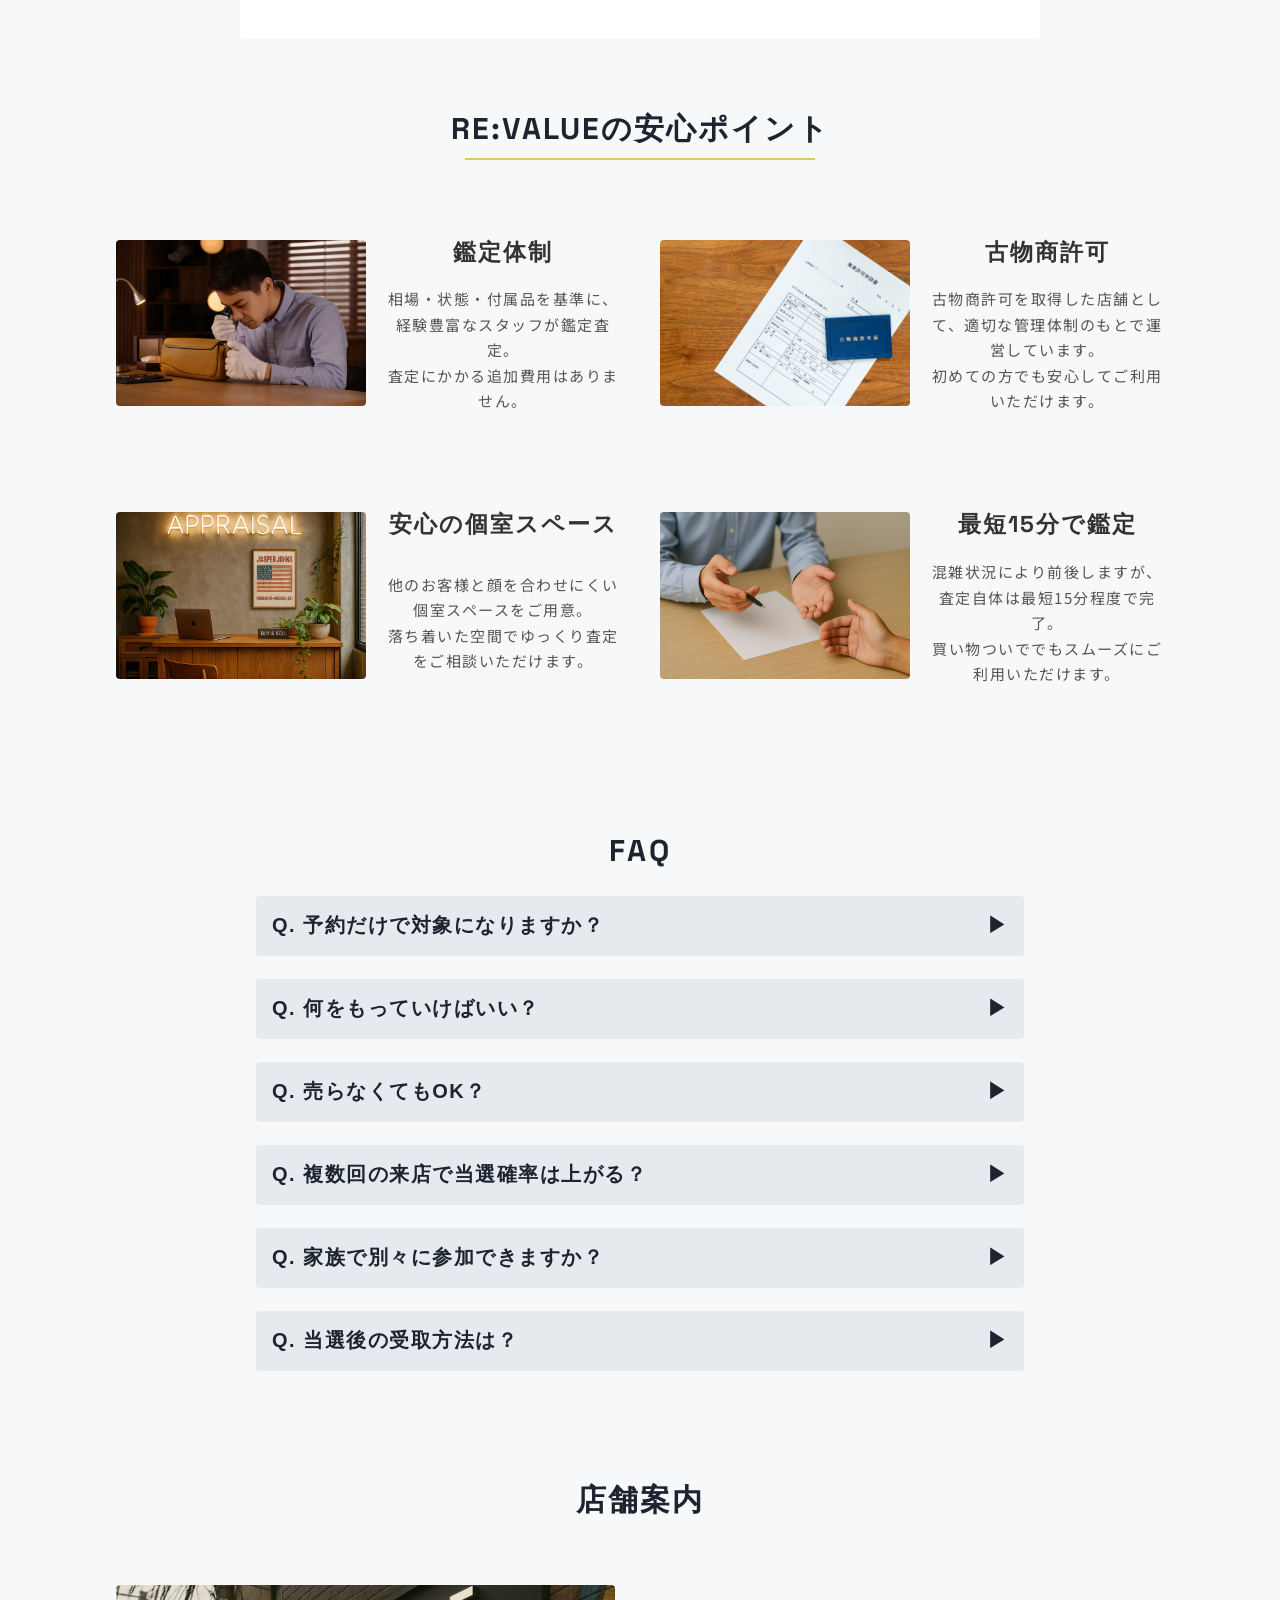
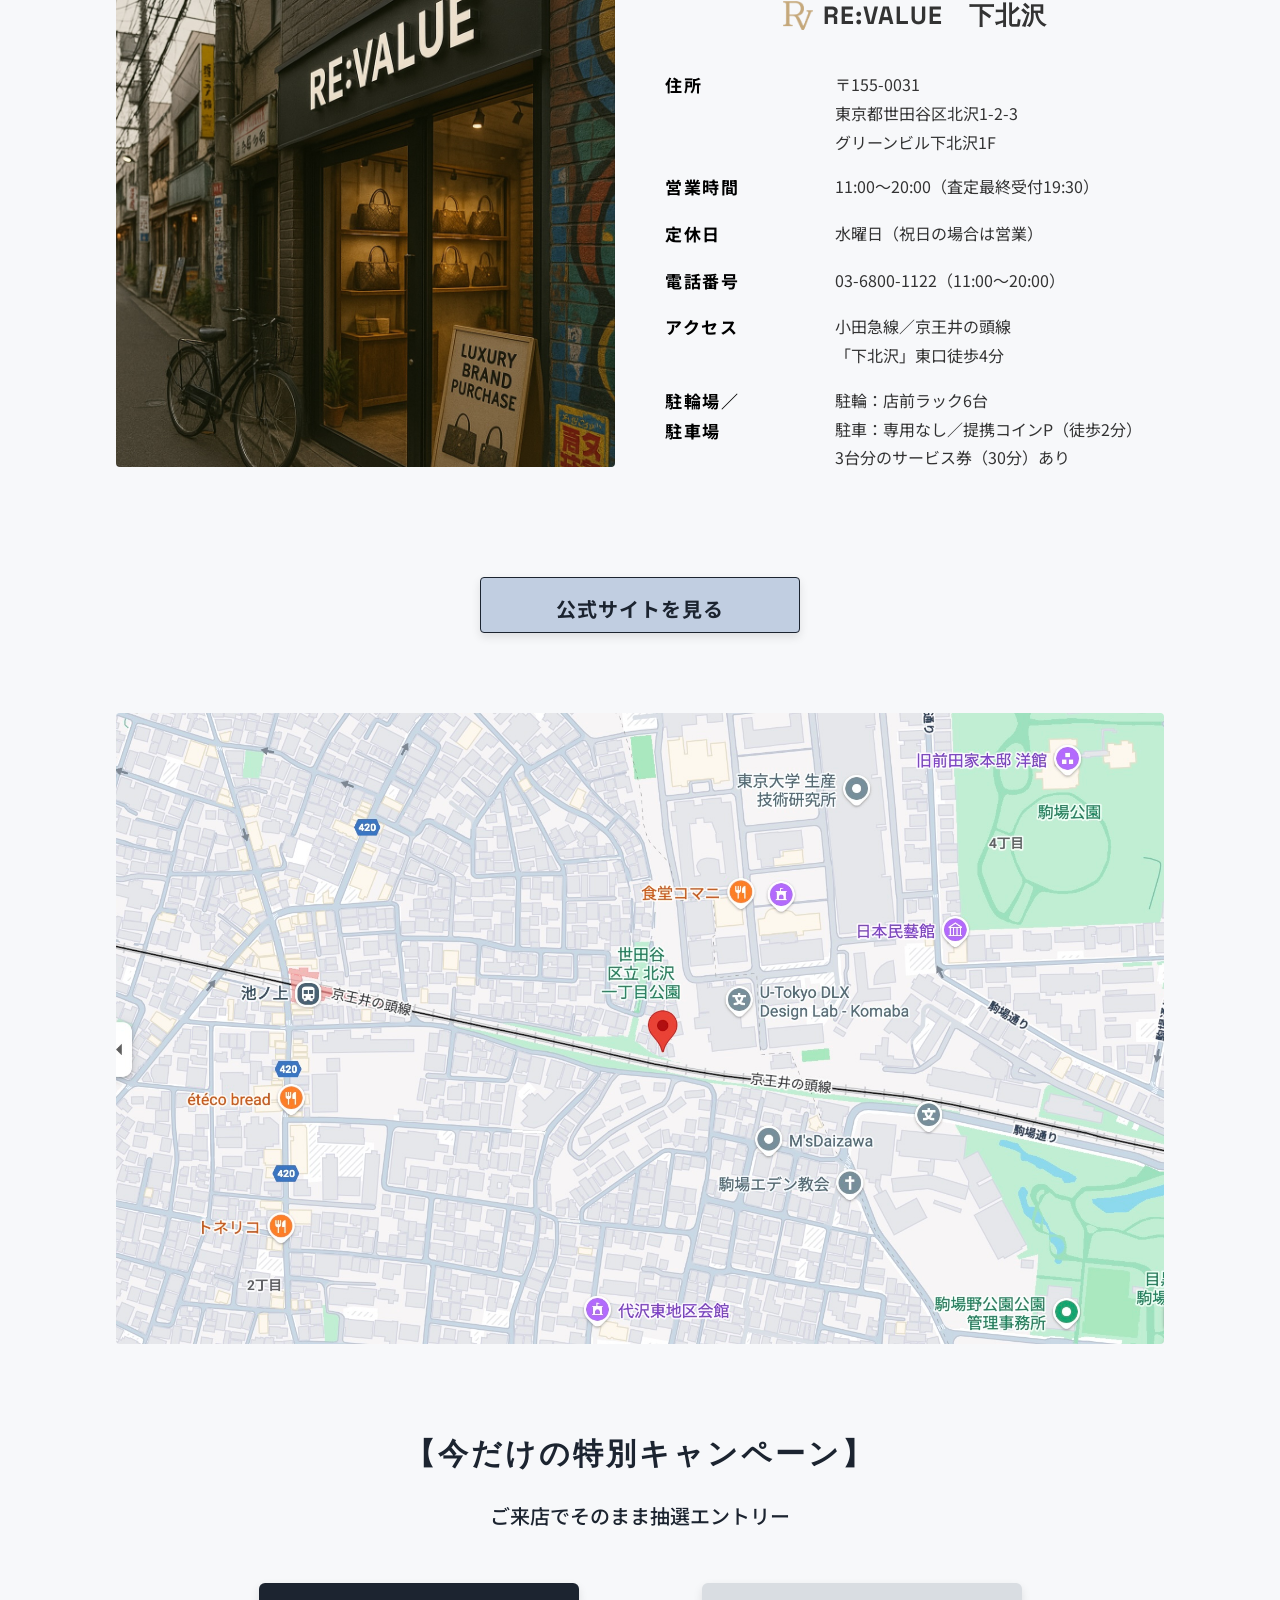
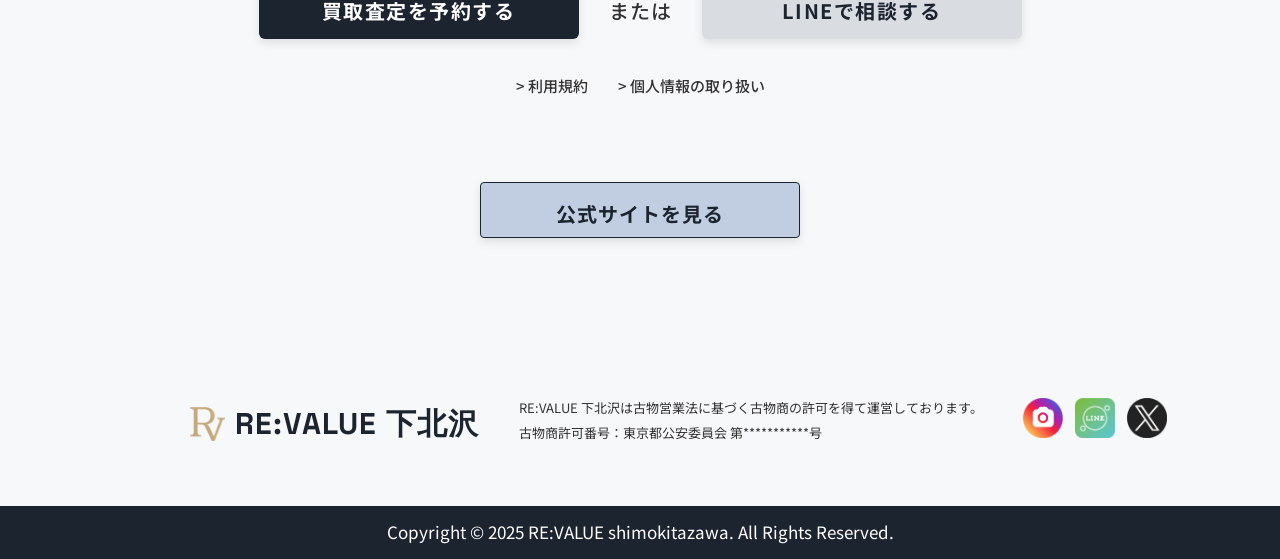
==== commit dd9d0a33: "fv変更" ====
--- a/index.html
+++ b/index.html
@@ -41,15 +41,18 @@
 <body>
 
 <section class="fv">
-  <div class="fv-visual"></div>
-
-  <div class="fv-inner">
-    <div class="fv-cta">
-      <a href="reserve.html" class="cta-btn cta-main">買取査定を予約する</a>
-      <a href="https://lin.ee/revalue_shimokita" class="cta-btn cta-line">LINEで相談する</a>
-    </div>
-  </div>
-</section>
+  <div class="fv-container">
+    <img src="images/fv4.jpg" alt="メインビジュアル" class="fv-image">
+    
+    <div class="fv-inner">
+      <div class="fv-cta">
+        <a href="reserve.html" class="cta-btn cta-main">買取査定を予約する</a>
+        <a href="https://lin.ee/revalue_shimokita" class="cta-btn cta-line">LINEで相談する</a>
+      </div>
+    </div>
+  </div>
+</section>
+
 
 <main class="site-main">
 <section class="steps-wrapper">
--- a/style.css
+++ b/style.css
@@ -94,29 +94,36 @@
   background-color: #fff;
 }
 
-.fv-visual {
+.fv-container {
   width: 100%;
-  aspect-ratio: 1 / 1.8; /* 画像比率に合わせて調整 */
-  background-image: url("images/fv3.jpg");
-  background-size: contain;
-  background-repeat: no-repeat;
-  background-position: center top;
+  position: relative; /* 子要素（fv-inner）の基準になる */
+  line-height: 0;     /* 画像の下にできる謎の隙間を消す */
+}
+
+.fv-image {
+  width: 100%;
+  height: auto;       /* 比率はブラウザが自動計算してくれる */
+  display: block;
 }
 
 .fv-inner {
+  position: absolute;
+  /* マイナスを使わず、プラスの値で「下からどのくらい浮かせるか」を指定 */
+  bottom: 30px; 
+  
+  left: 0;
+  right: 0;
+  margin: auto;
+  
   width: 100%;
-  padding: 10px 20px 30px;
+  max-width: 380px;
+  padding: 0 20px;
   box-sizing: border-box;
   display: flex;
   flex-direction: column;
   align-items: center;
-  background-image: url("images/btn-bg.jpg");
-  background-size: cover;
-  background-position: center center;
-  background-repeat: no-repeat;
-
-}
-
+  z-index: 10;
+}
 /* --- 【重要】ここがポイント：ボタン2つを包むエリア --- */
 .fv-cta {
   width: 100%;
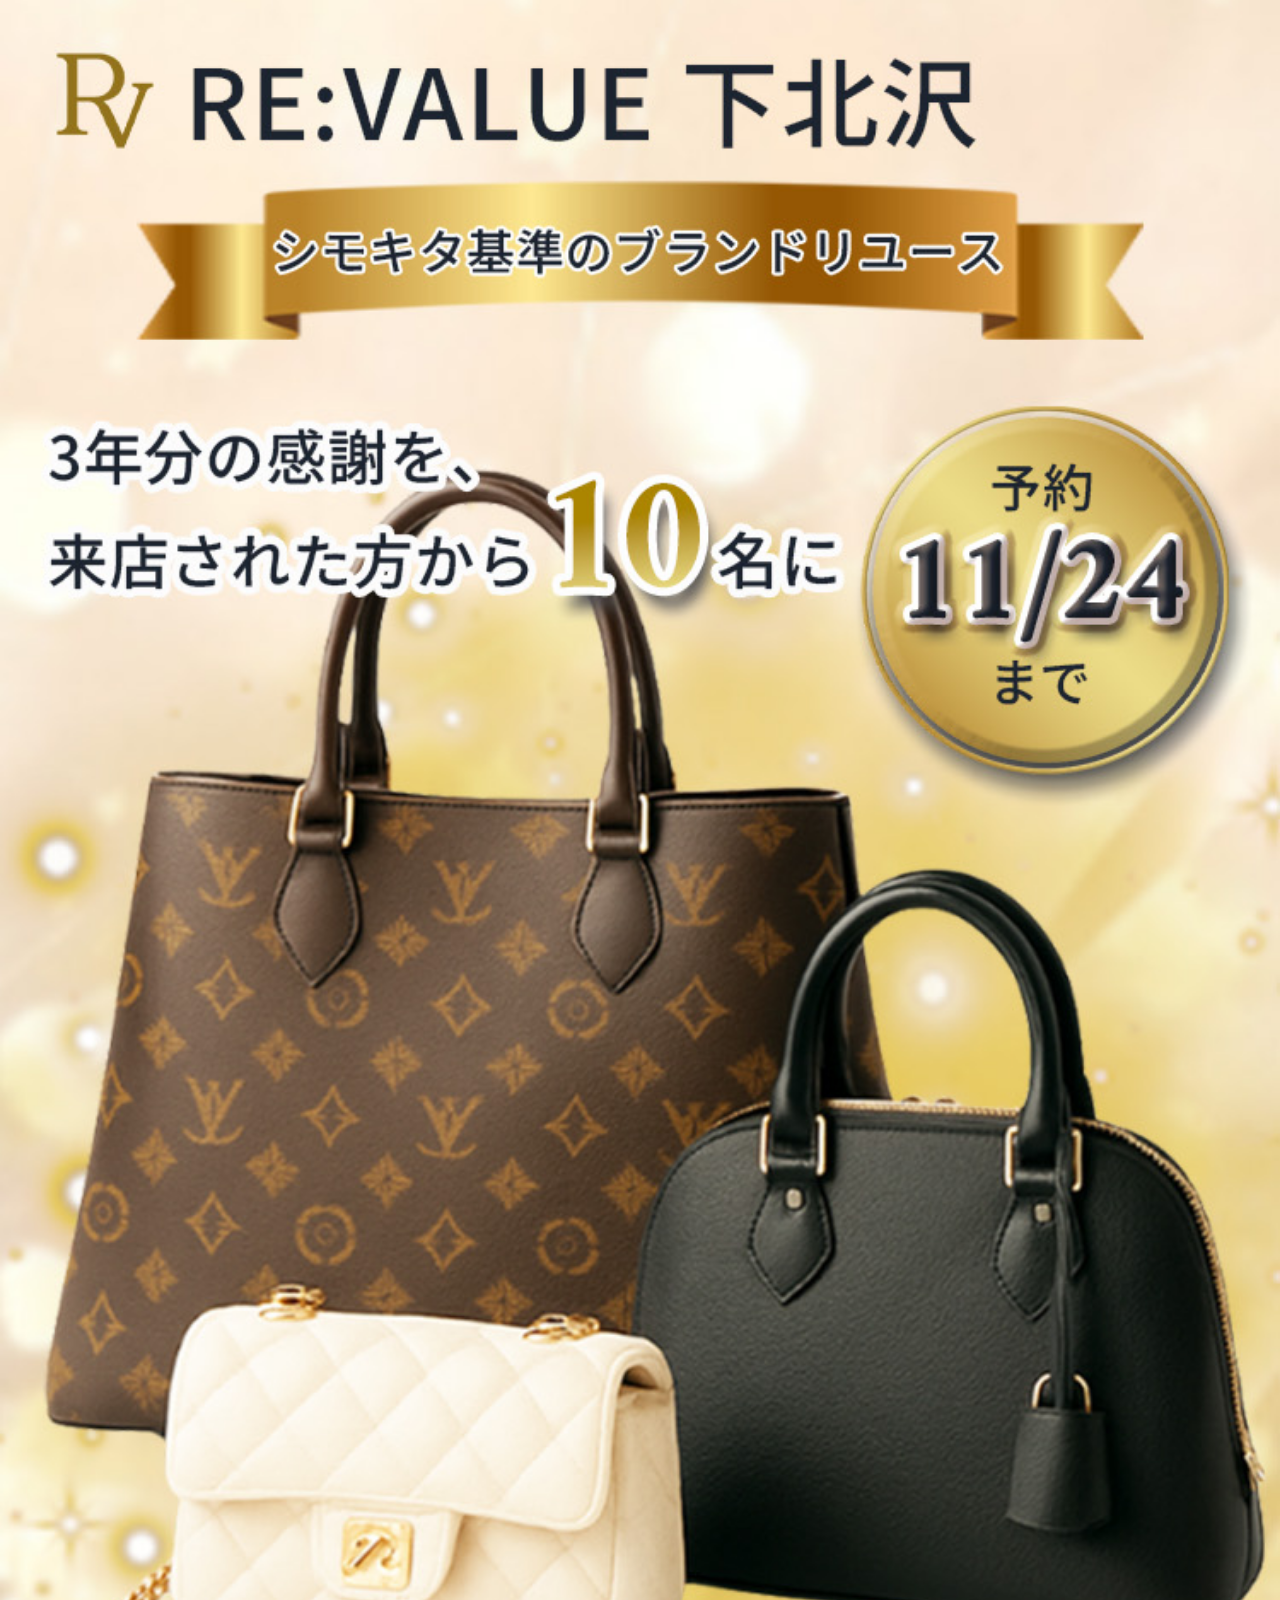
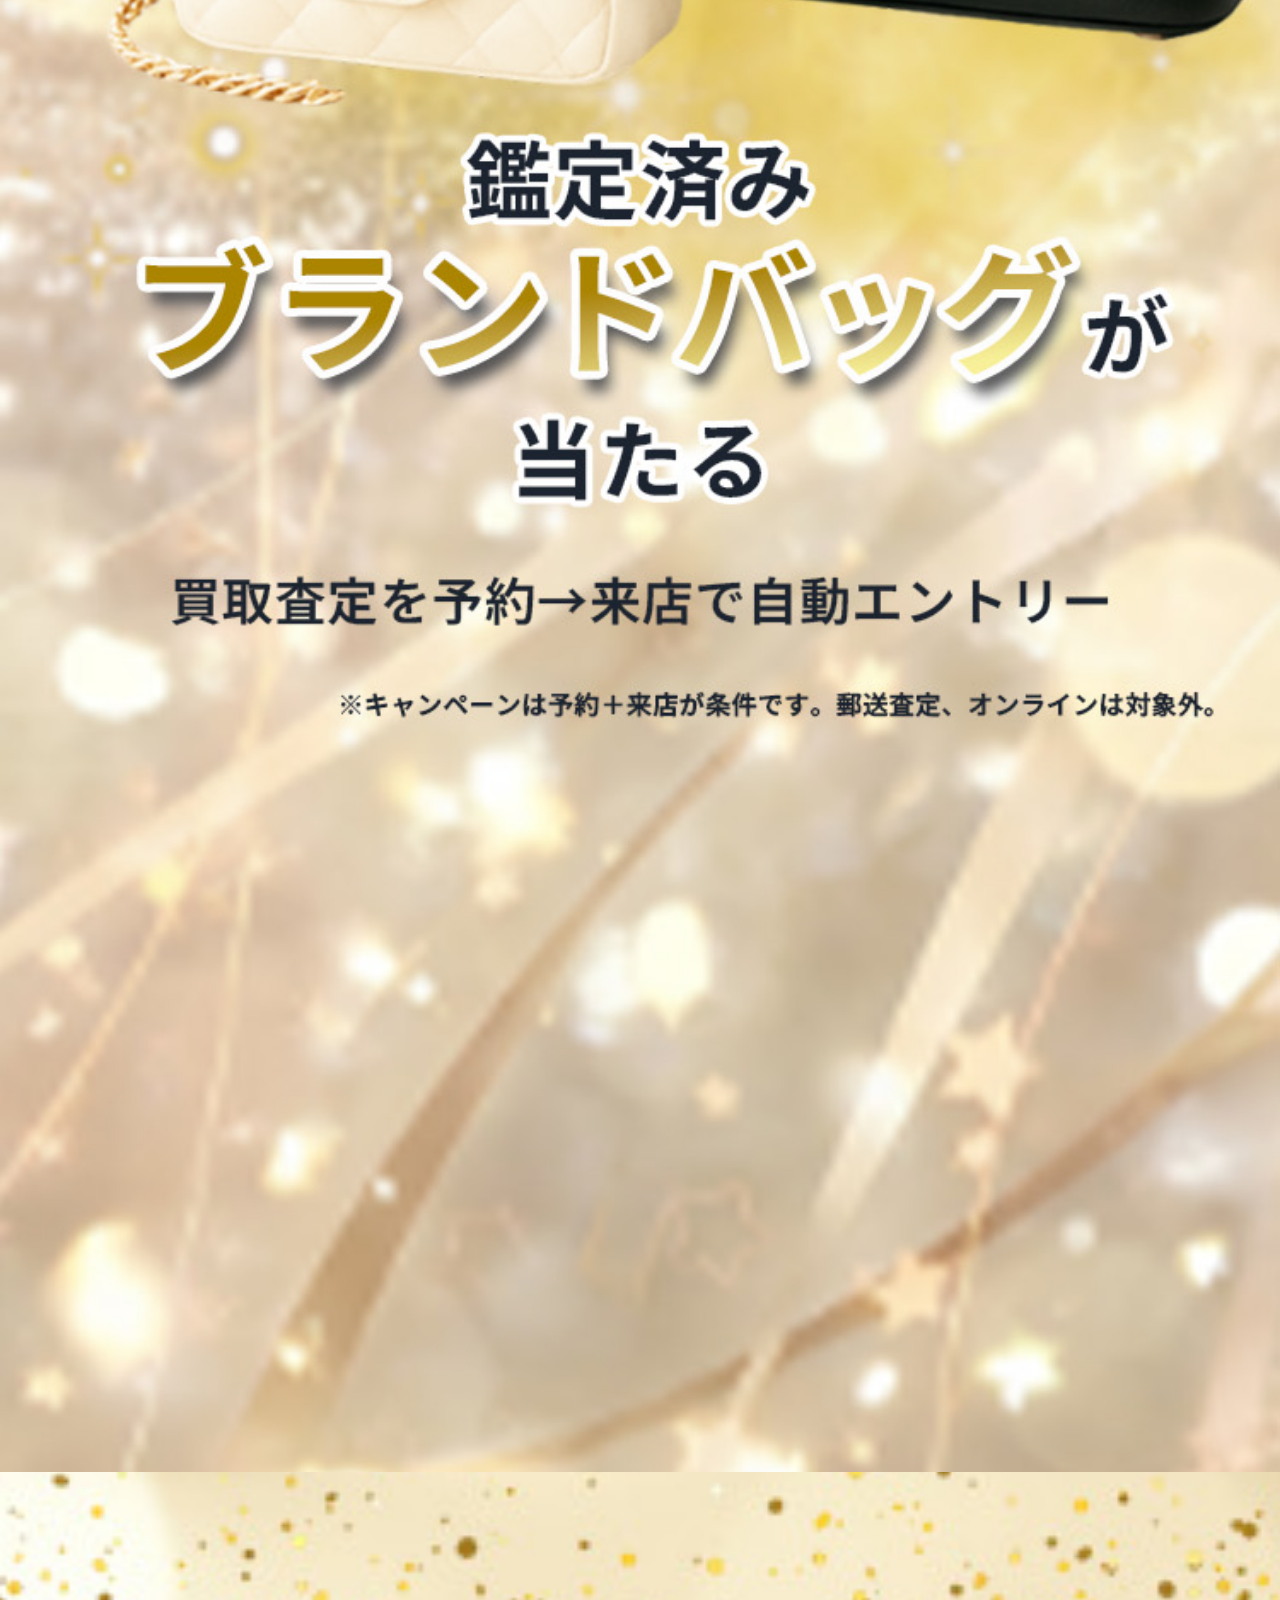
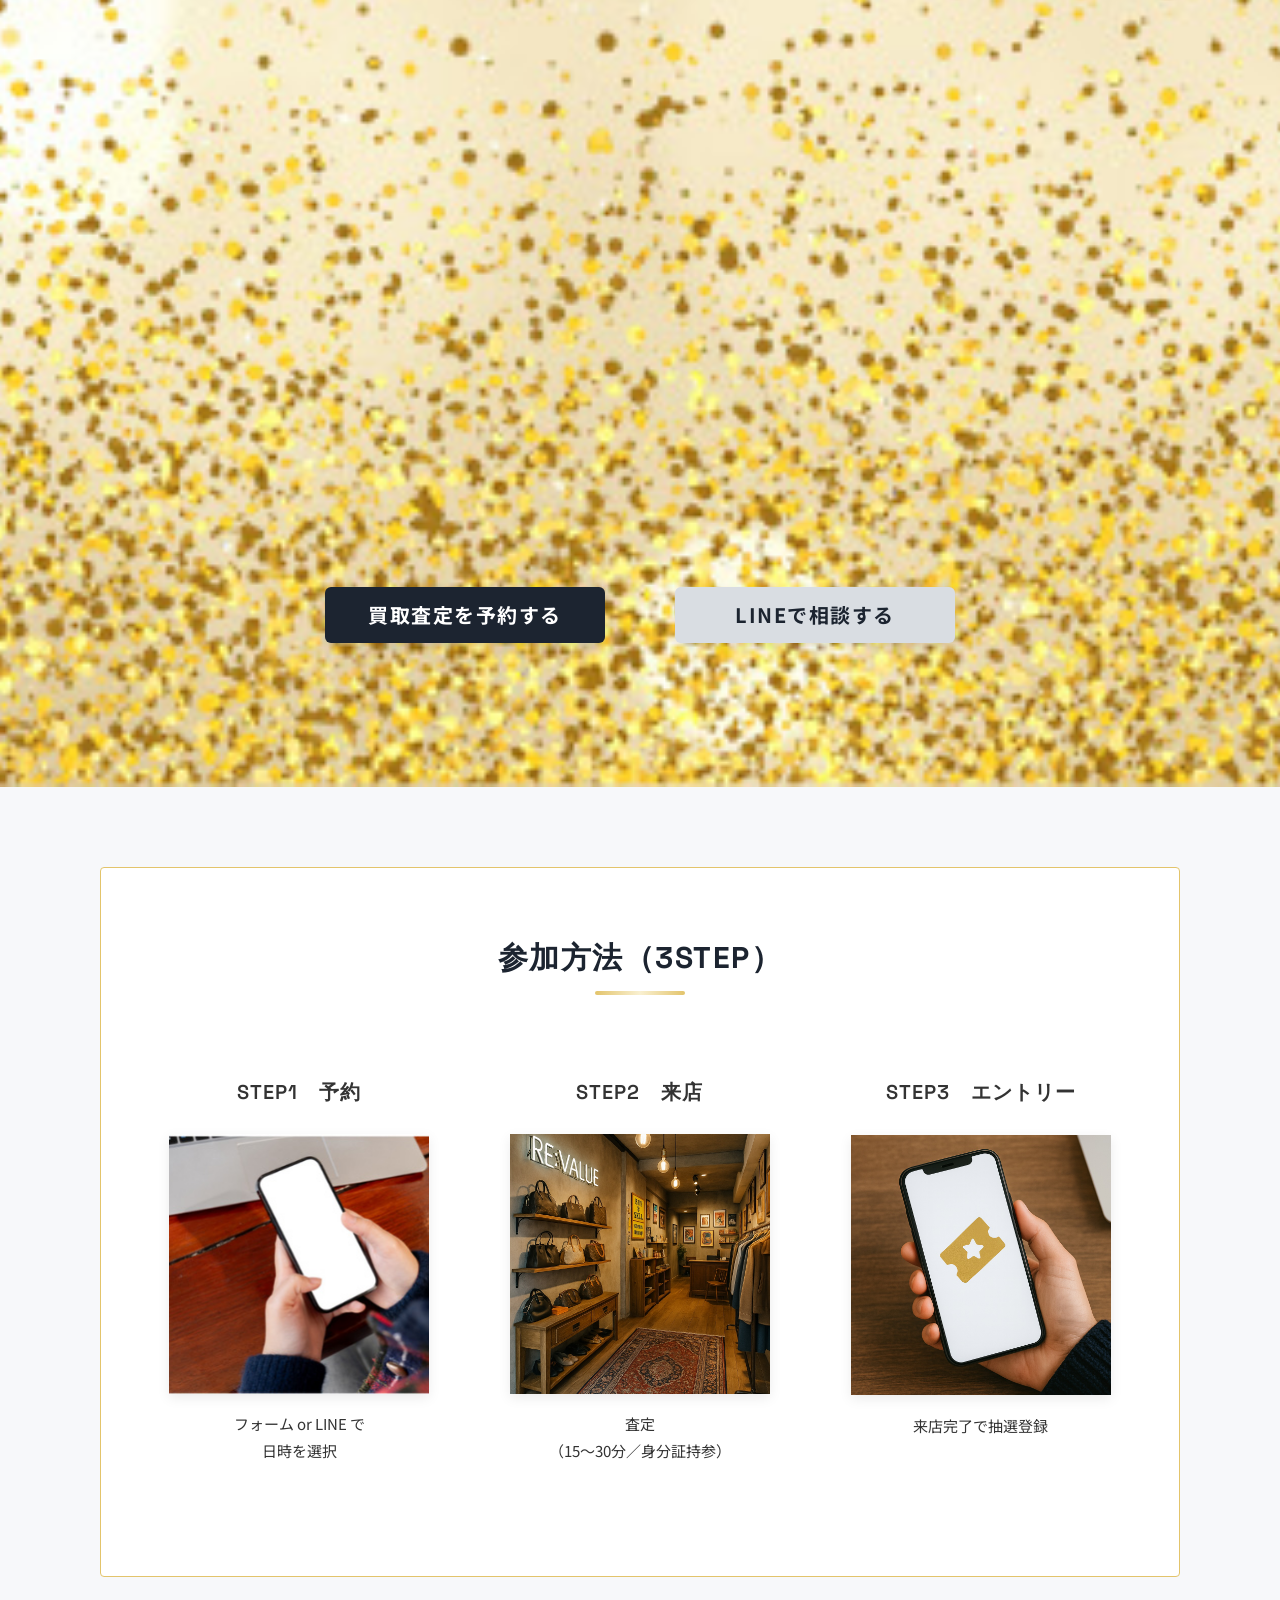
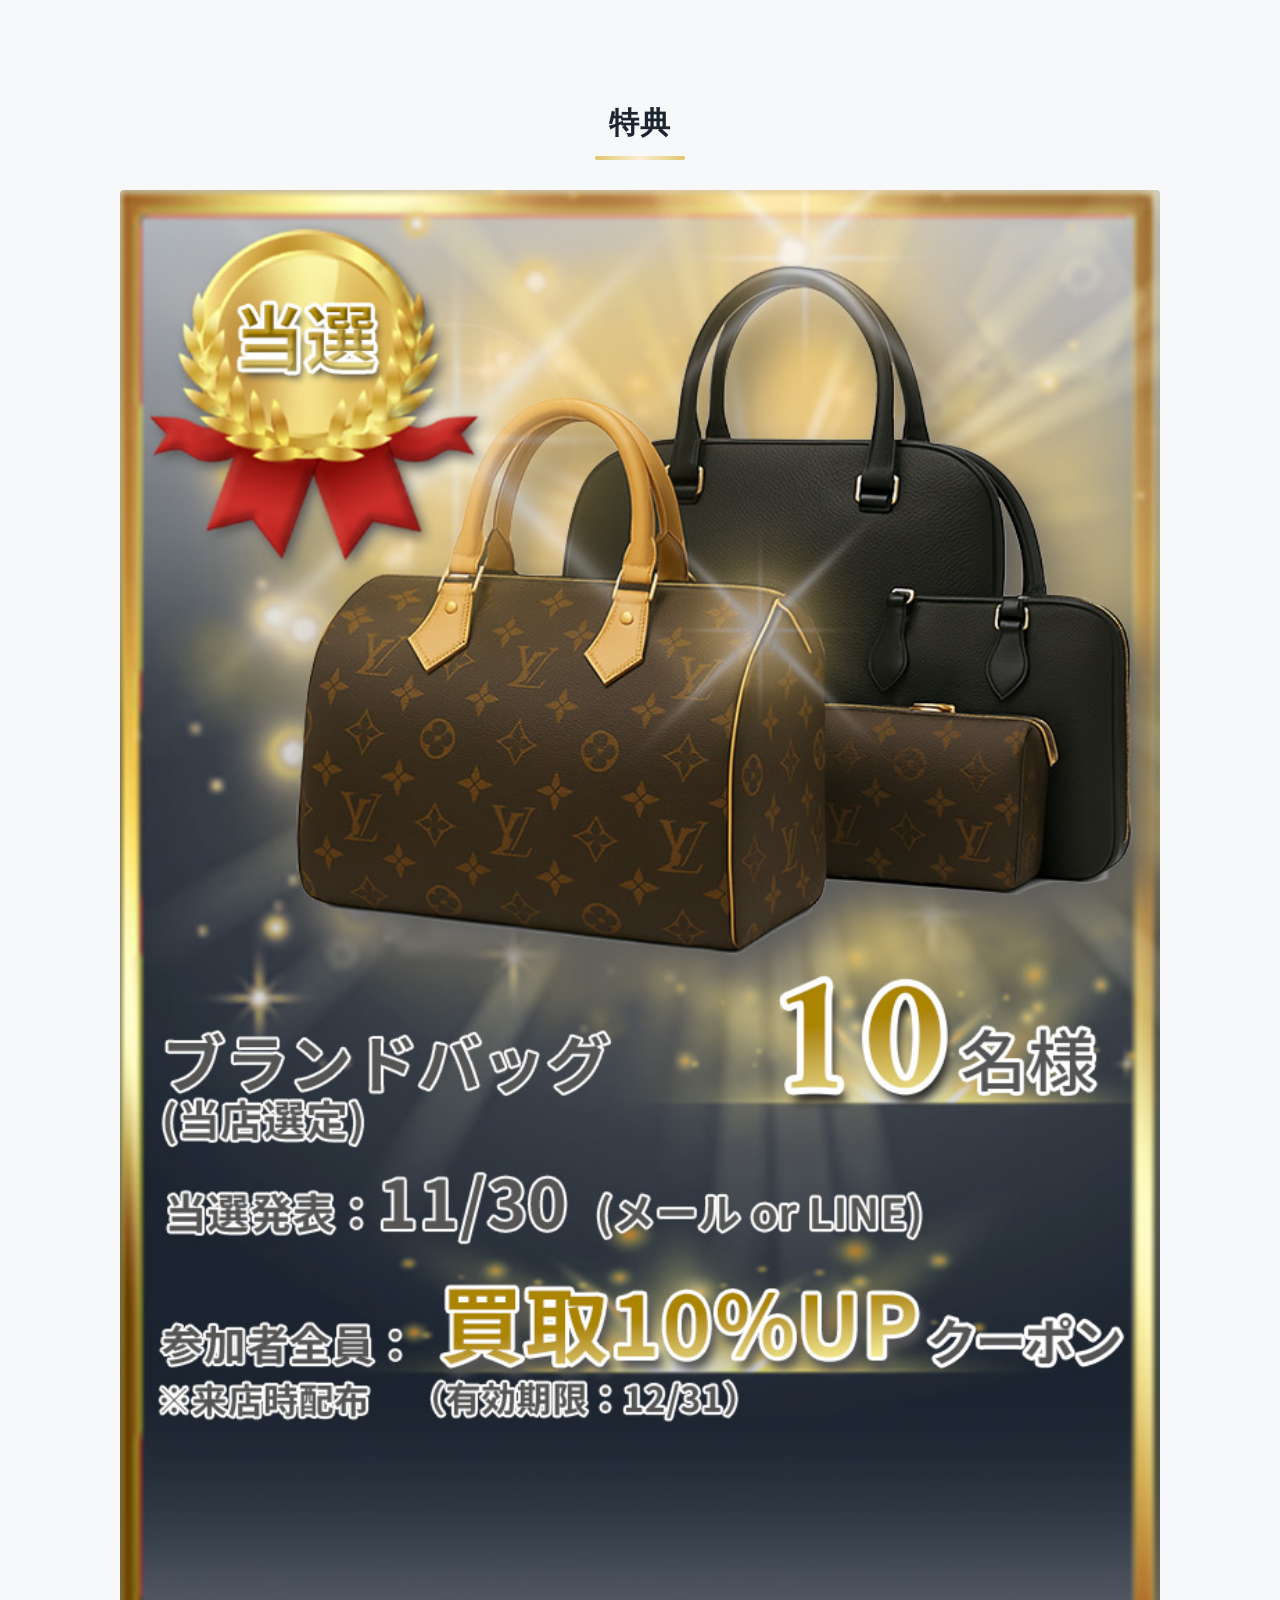
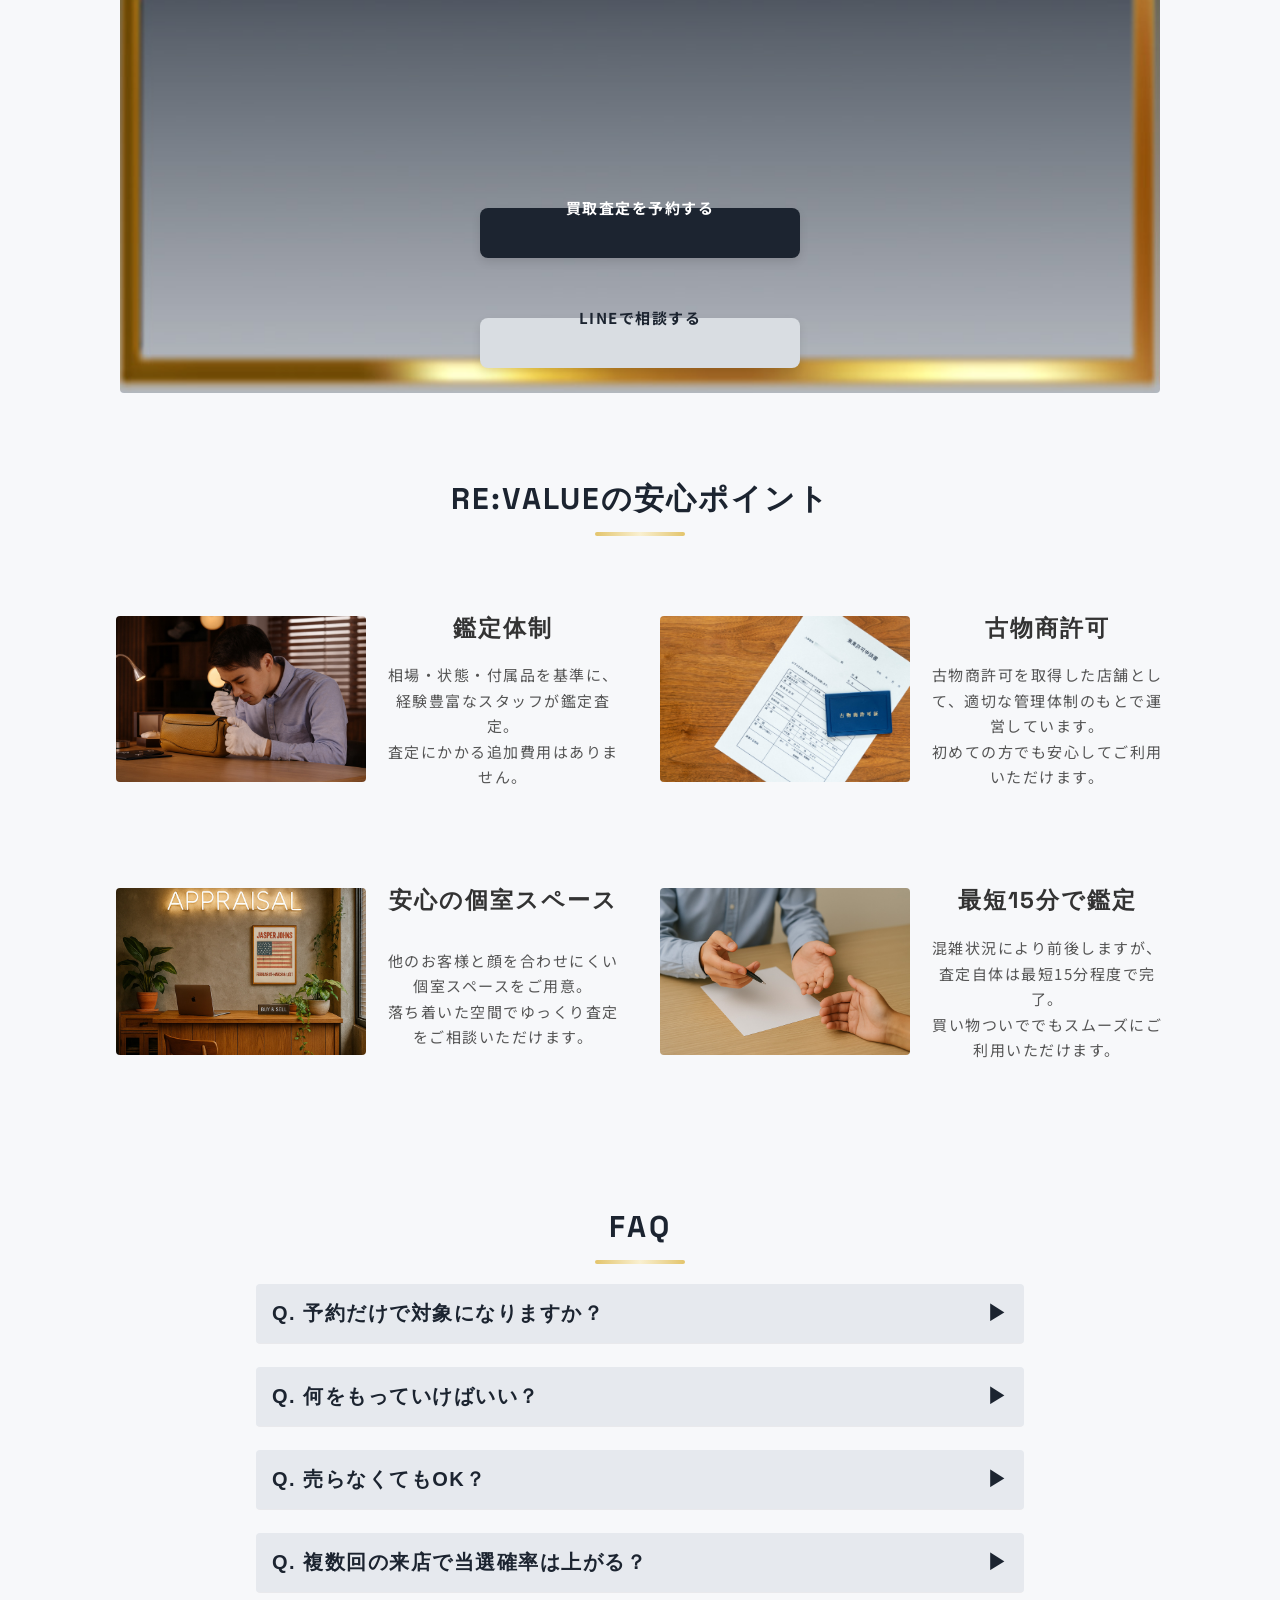
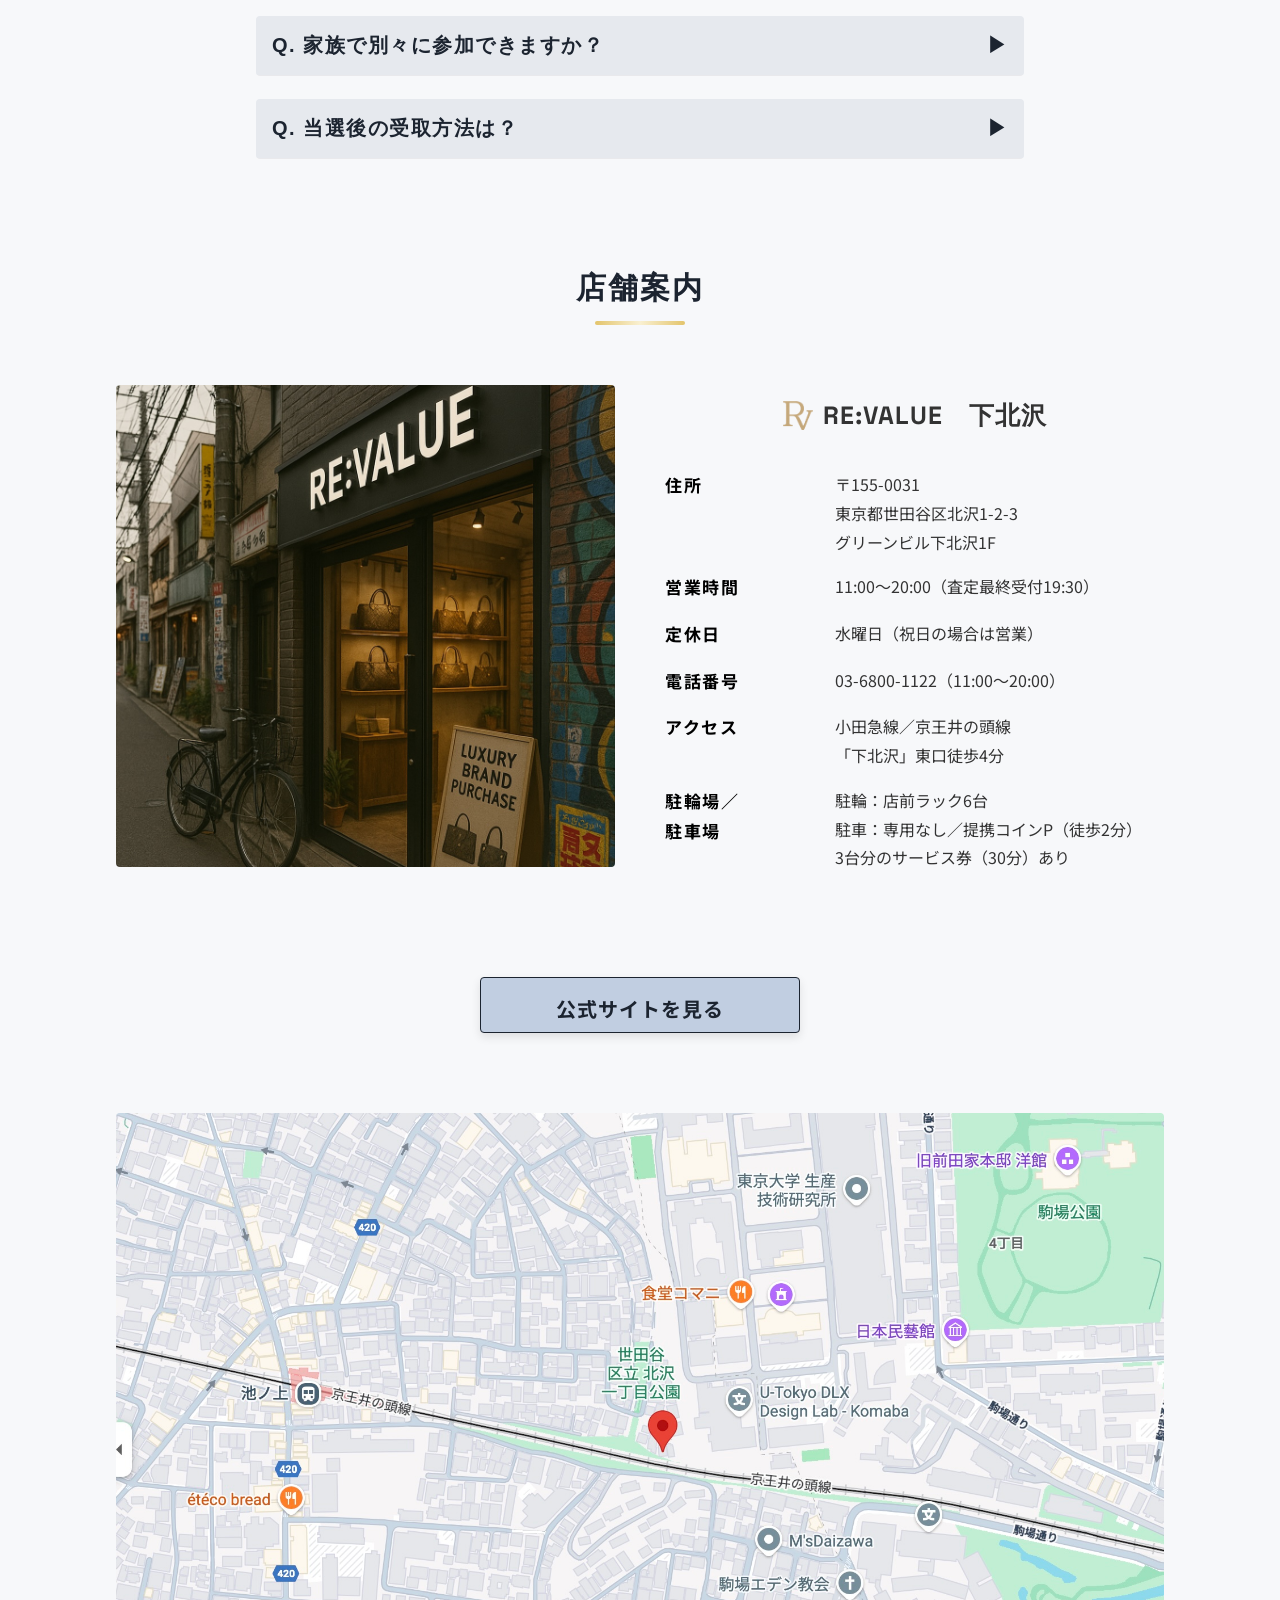
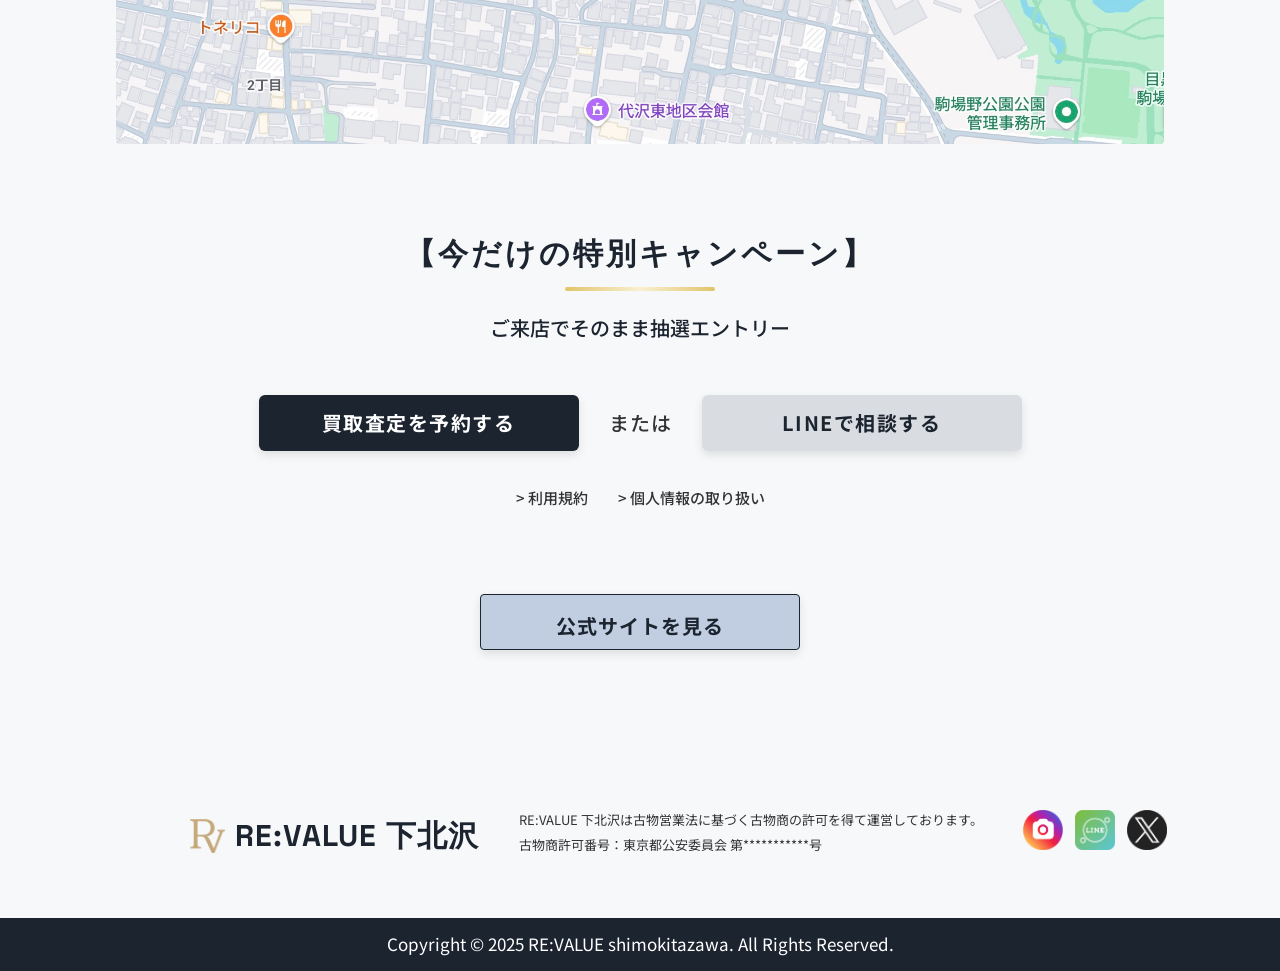
==== commit 15bb5b37: "c" ====
--- a/index.html
+++ b/index.html
@@ -100,106 +100,19 @@
 
 <section class="benefit-wrapper">
   <div class="benefit-box">
-
     <h2 class="benefit-title">特典</h2>
 
-    <div class="benefit-main-flex">
-
-      <div class="benefit-img right"></div>
-    <div class="benefit-badge-img">
-      <div class="benefit-badge">
-        <img src="images/badge.png"  class="badge-shape" alt="特典バッジ">
-        <span class="badge-text">当選</span>
-      </div>
+    <div class="benefit-visual-unit">
+      <img src="images/tokuten4.jpg" alt="特典バナー" class="benefit-banner-img">
       
-      <img src="images/tokuten1.png"  class="benefit-img fade-target" alt="プレゼント対象のブランドバッグ">
-    </div>
-
-    <!-- 当選内容 -->
-    <div class="benefit-main-top">
-      <div class="benefit-item-left">
-        <p class="benefit-item-title">ブランドバッグ</p>
-        <p class="benefit-small">(当店選定)</p>
-      </div>
-
-      <div class="benefit-item-right">
-        <span class="benefit-number">10</span>
-        <span class="benefit-unit">名様</span>
-      </div>
-    </div>
-
-        <p class="benefit-date">
-          当選発表：<span class="benefit-highlight">11/30</span>（メール or LINE）
-        </p>
-
-
-    <!-- 参加者全員 -->
-    <div class="benefit-everyone">
-      <p class="benefit-everyone-label">参加者全員：</p>
-      <div class="benefit-everyone-content">
-        <p class="benefit-coupon">買取10%UPクーポン</p>
-        <div class="benefit-expire-note-wrap">
-        <p class="benefit-expire">(有効期限：12/31)</p>
-        <p class="benefit-note">※来店時配布</p>
-        </div>
-      </div>
-    </div>
-
-    <!-- CTA -->
-     <div class="benefit-cta">
-    <a href="reserve.html" class="cta-btn cta-main ">買取査定を予約する</a>
-    </div>
-
-  </div>
-  </div>
-</section>
-
-
-<section class="availability-section">
-
-  <div class="availability-box">
-
-    <h2 class="availability-title">空き枠状況</h2>
-
-    <!-- 日付プルダウン -->
-    <div class="date-select-box">
-      <select id="date-select" class="date-select">
-        <option value="2025-11-11">2025/11/11</option>
-        <option value="2025-11-12">2025/11/12</option>
-        <option value="2025-11-13">2025/11/13</option>
-        <option value="2025-11-14">2025/11/14</option>
-        <option value="2025-11-15">2025/11/15</option>
-        <option value="2025-11-16">2025/11/16</option>
-        <option value="2025-11-17">2025/11/17</option>
-        <option value="2025-11-18">2025/11/18</option>
-        <option value="2025-11-19">2025/11/19</option>
-        <option value="2025-11-20">2025/11/20</option>
-        <option value="2025-11-21">2025/11/21</option>
-        <option value="2025-11-22">2025/11/22</option>
-        <option value="2025-11-23">2025/11/23</option>
-        <option value="2025-11-24">2025/11/24</option>
-        <option value="2025-11-25">2025/11/25</option>
-        <option value="2025-11-26">2025/11/26</option>
-        <option value="2025-11-27">2025/11/27</option>
-      </select>
-    </div>
-
-    <!-- 空き枠リスト -->
-    <div class="time-list">
-<div class="time-row"><span>11:00</span><span class="status">◯</span></div>
-<div class="time-row"><span>12:00</span><span class="status">◯</span></div>
-<div class="time-row"><span>13:00</span><span class="status">◯</span></div>
-<div class="time-row"><span>14:00</span><span class="status">◯</span></div>
-<div class="time-row"><span>15:00</span><span class="status">◯</span></div>
-<div class="time-row"><span>16:00</span><span class="status">◯</span></div>
-<div class="time-row"><span>17:00</span><span class="status">◯</span></div>
-<div class="time-row"><span>18:00</span><span class="status">◯</span></div>
-<div class="time-row"><span>19:00</span><span class="status">◯</span></div>
-    </div>
-
-  </div>
-
-</section>
+      <div class="benefit-cta">
+        <a href="reserve.html" class="cta-btn cta-main">買取査定を予約する</a>
+        <a href="https://lin.ee/revalue_shimokita" class="cta-btn cta-line">LINEで相談する</a>
+      </div>
+    </div>
+  </div>
+</section>
+
 
 <section class="safety-section">
 
--- a/style.css
+++ b/style.css
@@ -148,6 +148,24 @@
   transition: opacity 0.3s;
 }
 
+/* すべてのCTAボタンの初期状態 */
+.cta-btn {
+  opacity: 0;
+  transform: translateY(30px);
+  transition: opacity 1.2s ease-out, transform 1.2s ease-out;
+}
+
+/* 表示された時（JSでこのクラスが付与される） */
+.cta-btn.is-visible {
+  opacity: 1;
+  transform: translateY(0);
+}
+
+/* FV（ファーストビュー）にあるボタンだけ、少し遅らせて高級感を出す */
+.fv .cta-btn.is-visible {
+  transition-delay: 0.5s;
+}
+
 /* --- メインボタン（元の紺色） --- */
 .cta-main {
   background-color: #1C2430;
@@ -183,18 +201,38 @@
 /* タイトル */
 .steps-title {
   font-weight: 700;
+  letter-spacing: 0.15rem;
   text-align: center;
   margin-bottom: 50px;
   position: relative;
   display: block;
+}
+
+/* 各項目のタイトルとアイテム全体：アニメーションをつける */
+.step-label,
+.step-text ,
+.step-img {
   opacity: 0;
   transform: translateY(30px);
   transition: all 0.8s ease-out;
 }
-.step-item.is-visible {
+
+.step-label.is-visible{
+  transition-delay: 0s;
+}
+
+.step-text.is-visible,
+.step-img.is-visible {
+  transition-delay: 0.5s;
+}
+
+.step-label.is-visible,
+.step-text.is-visible,
+.step-img.is-visible {
   opacity: 1;
   transform: translateY(0);
 }
+
 /* タイトルの下に金色の二重線を入れる */
 .steps-title::after {
   content: '';
@@ -239,276 +277,75 @@
 }
 
 
+/* セクション全体 */
 .benefit-wrapper {
-  padding: 4rem 1.6rem;
-}
-
-.benefit-box {
-  background: #F9F6F0; /* 淡いベージュ背景 */
-  border: none; /* 枠線なし */
-  border-radius: 0.6rem;
-  padding: 3rem 2rem;
-  max-width: 80rem;
-  margin: 0 auto;
-
-  /* ドロップシャドウ（柔らかい影） */
-  box-shadow: 0 14px 40px rgba(0, 0, 0, 0.25);
-}
-
-
-/* タイトル */
+  padding: 40px 20px;
+}
+
+/* タイトル：参加方法と同じデザイン */
 .benefit-title {
   text-align: center;
   font-weight: 700;
-  position:relative;
-  padding-bottom: 0.3rem;
-}
-
-/* タイトル下のゴールドライン */
+  letter-spacing: 0.15rem;
+  margin-bottom: 30px; /* 画像との間隔 */
+  position: relative;
+  display: block;
+}
+
+/* タイトル下の金線（参加方法と共通） */
 .benefit-title::after {
-  content: "";
+  content: '';
+  display: block;
+  width: 90px;
+  height: 4px;
+  background: linear-gradient(90deg, #E3C46B, #f9f0d1, #E3C46B);
+  margin: 8px auto 0;
+  border-radius: 2px;
+}
+
+/* 画像とボタンを包むエリア */
+.benefit-visual-unit {
+  position: relative;
+  width: 100%;
+  line-height: 0;
+}
+
+.benefit-banner-img {
+  width: 100%;
+  height: auto;
+  border-radius: 4px; /* 少し角丸にするとバナーが綺麗に見えます */
+}
+
+/* ボタンを包むエリア：画像の上に絶対配置 */
+.benefit-cta {
   position: absolute;
-  left: 50%;
-  bottom: 0;
-  transform: translateX(-50%);
-  width: 6rem;         /* ラインの長さ（お好みで調整） */
-  height: 0.15rem;     /* ラインの太さ */
-  background-color: #E3C46B;
-  border-radius: 1rem;
-}
-
-
-/* バッジ＋画像 */
-.benefit-badge-img {
+  bottom: 25px; /* Photoshop画像の余白に合わせて調整 */
+  left: 0;
+  right: 0;
+  padding: 0 20px;
   display: flex;
+  flex-direction: column; /* 縦に並べる */
+  gap: 10px; /* ボタン同士の隙間 */
   align-items: center;
-  gap: 2rem;
-  margin-bottom: 2.4rem;
-}
-
-/* バッジの箱：ここでサイズを決める */
-.benefit-badge {
-  position: relative;
-  width: 7rem;      /* バッジの大きさ：ここだけ変えればOK */
-  aspect-ratio: 1 / 1;
-  flex-shrink: 0;
-  transform: translateY(-5rem);
-}
-
-.badge-shape {
+}
+
+/* 共通のボタン設定 */
+.benefit-cta .cta-btn {
   width: 100%;
-  height: 100%;
-  object-fit: contain;
-  display: block;
-}
-
-/* 当選テキストをど真ん中に重ねる */
-.badge-text {
-  position: absolute;
-  inset: 0;
+  max-width: 320px;
+  height: 50px; /* FVと合わせる */
   display: flex;
   align-items: center;
   justify-content: center;
-  font-size: 2rem;
+  text-decoration: none;
   font-weight: 700;
-  color: #1C2430;   /* お好みで */
-}
-.benefit-img {
-  width:90%;
-  padding-right: 5rem;
-  padding-top: 3rem;
-  border-radius: 0.4rem;
-  object-fit: cover;
-}
-
-/* ブランドバッグ当選情報 */
-.benefit-main-top{
-  display: flex;
-  justify-content: space-between;
-  align-items: flex-end;
-}
-
-.benefit-item-left p{
-  margin: 0;
-  line-height: 1.6;
-}
-
-.benefit-item-title {
-  font-size: 2rem;
-  font-weight: 700;
-}
-
-.benefit-small {
-  font-size: 1.2rem;
-  color: #666;
-  margin-bottom: 0.8rem;
-}
-
-.benefit-date {
-  font-size: 1.3rem;
-  color: #333;
-  margin-bottom: 0;
-  line-height: 1.4;
-}
-
-.benefit-highlight {
-  color: #333;
-  font-weight: 700;
-  font-size: 1.8rem;
-}
-
-/* 右側：10名様 */
-.benefit-item-right {
-  text-align: right;
-}
-
-.benefit-number {
-  font-size: 3.6rem;
-  font-weight: 900;
-  color: #E3C46B;
-  line-height: 1;
-  font-family: 'Noto Serif JP';
-}
-
-.benefit-unit {
-  font-size: 1.4rem;
-  margin-left: 0.3rem;
-}
-
-.benefit-date {
-  margin: 0 0 3rem;
+  border-radius: 8px;
   font-size: 1.5rem;
-  color: #1c2430;
-  font-weight: 500;
-}
-
-/* 参加者全員部分 */
-.benefit-everyone {
-  display: flex;
-  gap: 1.6rem;
-  margin-bottom: 3rem;
-}
-
-.benefit-everyone-label {
-  font-size: 1.4rem;
-  font-weight: 600;
-  white-space: nowrap;
-  color: #1c2430;
-}
-
-.benefit-everyone-content {
-  line-height: 1.5;
-  color: #1c2430;
-}
-
-.benefit-coupon {
-  font-size: 1.8rem;
-  font-weight: 600;
-  letter-spacing: 0.1rem;
-}
-
-.benefit-expire {
-  font-size: 1.2rem;
-  letter-spacing: 0.1rem;
-}
-
-.benefit-note {
-  font-size: 1.2rem;
-  font-weight: 500;
-}
-
-
-
-/* セクション全体（背景はbodyのをそのまま使う） */
-.availability-section {
-  padding: 2.4rem 1.6rem  ;
-}
-
-/* 中央の白ボックス */
-.availability-box {
-  background: #FFFFFF;
-  border-radius: 0.4rem;
-  padding: 2rem 1.6rem 5rem;
-  max-width: 80rem;
-  margin: 0 auto;
-}
-
-/* タイトル */
-.availability-title {
-  text-align: center;
-  font-size: 2rem;
-  font-weight: 700;
-  margin-bottom: 2rem;
-}
-
-/* プルダウン */
-.date-select-box {
-  position: relative;
-  background: #E9E9EC;
-  padding: 1.4rem 1rem;
-  border-radius: 0.4rem;
-  margin-bottom: 3rem;
-}
-
-/* ▼ カスタム矢印 */
-.date-select-box::after {
-  content: "▼";
-  position: absolute;
-  right: 1.6rem;
-  top: 50%;
-  transform: translateY(-50%);
-  font-size: 1.4rem;
-  color: #1C2430;
-  pointer-events: none;         /* ← 矢印クリックしてもセレクトが開くように */
-}
-
-.date-select {
-  width: 100%;
-  border: none;
-  background: transparent;
-  font-size: 1.6rem;
-  color: #1C2430;
-  appearance: none;
-  padding-right: 3rem;
-}
-
-/* 時間リスト */
-.time-list {
-  background: #E9E9EC;
-  padding: 1.6rem;
-  border-radius: 0.4rem;
-}
-
-.time-row {
-  display: flex;
-  justify-content: space-between;
-  align-items: center;
-  padding: 1.2rem 0;
-  border-bottom: 1px solid rgba(0,0,0,0.06);
-  font-size: 1.5rem;
-  font-weight: 500;
-}
-
-.time-row:last-child {
-  border-bottom: none;
-}
-
-.status {
-  font-size: 2.4rem;
-  margin-right: 1rem;
-}
-
-/* ◯（空き） */
-.status.available {
-  color: #1C2430; /* 黒に近いネイビー */
-}
-
-/* ×（満枠） */
-.status.full {
-  color: #C15B4E; /* 赤 */
-}
-
-
+}
+
+
+
+/*安心ポイント*/
 .safety-section {
   padding: 4rem 1.6rem;
   text-align: center;  /* ← セクション全体を中央揃えに */
@@ -523,14 +360,15 @@
   position: relative;
 }
 
-.safety-title .underline {
-  width: 24rem;
-  height: 0.1rem;
-  background: #E3C46B;
+.safety-title::after {
+  content: '';
   display: block;
-  margin: 0.4rem auto 0;  /* ← 中央揃え */
-}
-
+  width: 90px;
+  height: 4px;
+  background: linear-gradient(90deg, #E3C46B, #f9f0d1, #E3C46B);
+  margin: 8px auto 0;
+  border-radius: 2px;
+}
 /* 各項目 */
 .safety-item {
   margin-bottom: 5rem;
@@ -549,6 +387,19 @@
   width: 100%;
   border-radius: 0.4rem;
   margin-bottom: 1.6rem;
+}
+
+/* 画像の初期状態：少し下げて透明にする */
+.safety-img {
+  opacity: 0;
+  transform: translateY(20px);
+  transition: opacity 1.0s ease-out, transform 1.0s ease-out;
+}
+
+/* JSでクラスがついた時の状態 */
+.safety-img.is-visible {
+  opacity: 1;
+  transform: translateY(0);
 }
 
 /* テキスト */
@@ -568,10 +419,21 @@
 
 .faq-title {
   text-align: center;
-  font-size: 2rem;
   font-weight: 700;
   margin-bottom: 2rem;
-}
+  letter-spacing: 0.15rem;
+}
+
+.faq-title::after {
+  content: '';
+  display: block;
+  width: 90px;
+  height: 4px;
+  background: linear-gradient(90deg, #E3C46B, #f9f0d1, #E3C46B);
+  margin: 8px auto 0;
+  border-radius: 2px;
+}
+
 
 /* 各Qボタン */
 .faq-item {
@@ -635,10 +497,21 @@
 /* セクションタイトル */
 .store-title {
   text-align: center;
-  font-size: 2rem;
   font-weight: 700;
   margin-bottom: 2rem;
-}
+  letter-spacing: 0.15rem;
+}
+
+.store-title::after {
+  content: '';
+  display: block;
+  width: 90px;
+  height: 4px;
+  background: linear-gradient(90deg, #E3C46B, #f9f0d1, #E3C46B);
+  margin: 8px auto 0;
+  border-radius: 2px;
+}
+
 
 /* 店舗名 */
 .store-name {
@@ -705,6 +578,18 @@
   transition: 0.2s;
 }
 
+.store-btn {
+  opacity: 0;
+  transform: translateY(20px);
+  transition: opacity 1.0s ease-out, transform 1.0s ease-out;
+}
+
+/* JSでクラスがついた時の状態 */
+.store-btn.is-visible {
+  opacity: 1;
+  transform: translateY(0);
+}
+
 
 
 /* Googleマップ画像 */
@@ -727,6 +612,17 @@
   margin-bottom: 0.5rem;
   letter-spacing: 0.1rem;
 }
+
+.campaign-title::after {
+  content: '';
+  display: block;
+  width: 150px;
+  height: 4px;
+  background: linear-gradient(90deg, #E3C46B, #f9f0d1, #E3C46B);
+  margin: 8px auto 0;
+  border-radius: 2px;
+}
+
 
 .campaign-sub {
   font-size: 1.7rem;
@@ -894,6 +790,96 @@
 }
 
 /* 予約フォームページ */
+
+/* セクション全体（背景はbodyのをそのまま使う） */
+.availability-section {
+  padding: 2.4rem 1.6rem  ;
+}
+
+/* 中央の白ボックス */
+.availability-box {
+  background: #FFFFFF;
+  border-radius: 0.4rem;
+  padding: 2rem 1.6rem 5rem;
+  max-width: 80rem;
+  margin: 0 auto;
+}
+
+/* タイトル */
+.availability-title {
+  text-align: center;
+  font-size: 2rem;
+  font-weight: 700;
+  margin-bottom: 2rem;
+}
+
+/* プルダウン */
+.date-select-box {
+  position: relative;
+  background: #E9E9EC;
+  padding: 1.4rem 1rem;
+  border-radius: 0.4rem;
+  margin-bottom: 3rem;
+}
+
+/* ▼ カスタム矢印 */
+.date-select-box::after {
+  content: "▼";
+  position: absolute;
+  right: 1.6rem;
+  top: 50%;
+  transform: translateY(-50%);
+  font-size: 1.4rem;
+  color: #1C2430;
+  pointer-events: none;         /* ← 矢印クリックしてもセレクトが開くように */
+}
+
+.date-select {
+  width: 100%;
+  border: none;
+  background: transparent;
+  font-size: 1.6rem;
+  color: #1C2430;
+  appearance: none;
+  padding-right: 3rem;
+}
+
+/* 時間リスト */
+.time-list {
+  background: #E9E9EC;
+  padding: 1.6rem;
+  border-radius: 0.4rem;
+}
+
+.time-row {
+  display: flex;
+  justify-content: space-between;
+  align-items: center;
+  padding: 1.2rem 0;
+  border-bottom: 1px solid rgba(0,0,0,0.06);
+  font-size: 1.5rem;
+  font-weight: 500;
+}
+
+.time-row:last-child {
+  border-bottom: none;
+}
+
+.status {
+  font-size: 2.4rem;
+  margin-right: 1rem;
+}
+
+/* ◯（空き） */
+.status.available {
+  color: #1C2430; /* 黒に近いネイビー */
+}
+
+/* ×（満枠） */
+.status.full {
+  color: #C15B4E; /* 赤 */
+}
+
 .reserve-form-section {
   width: 92%;
   margin: 0 auto;
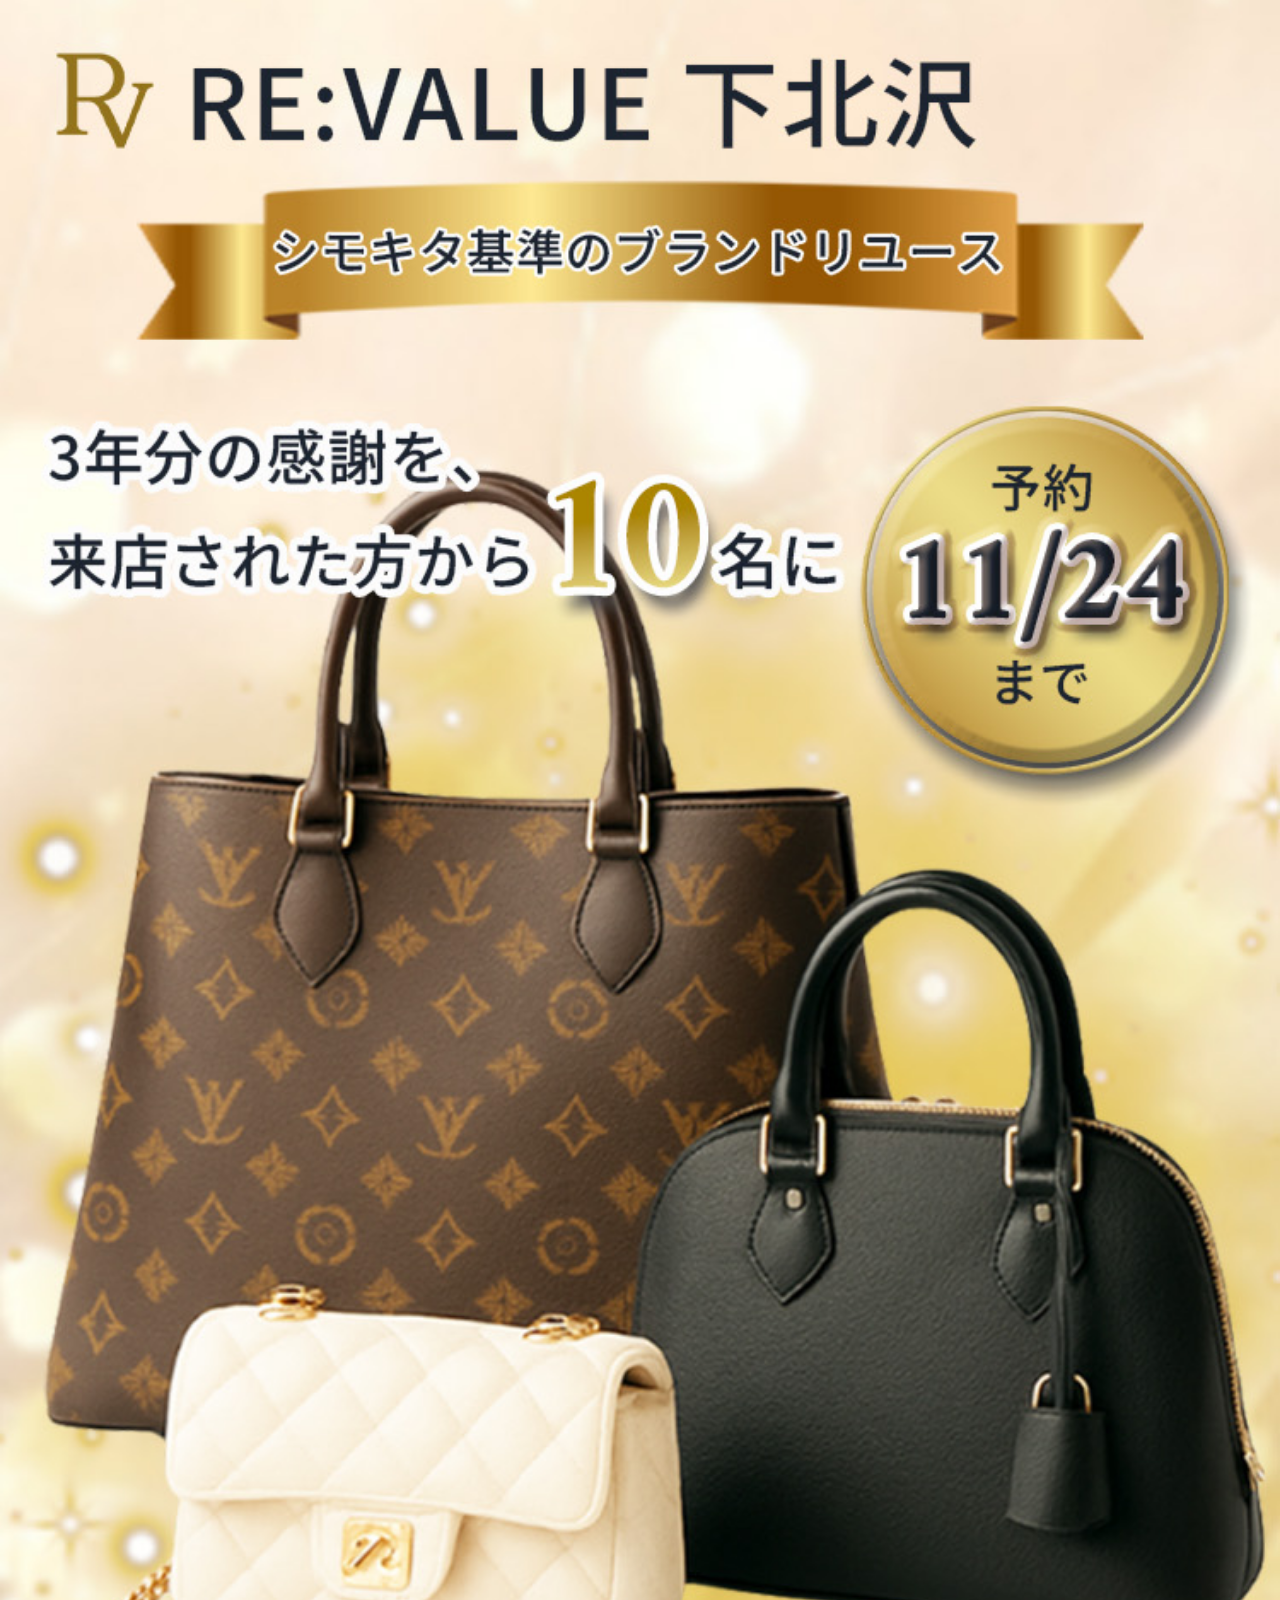
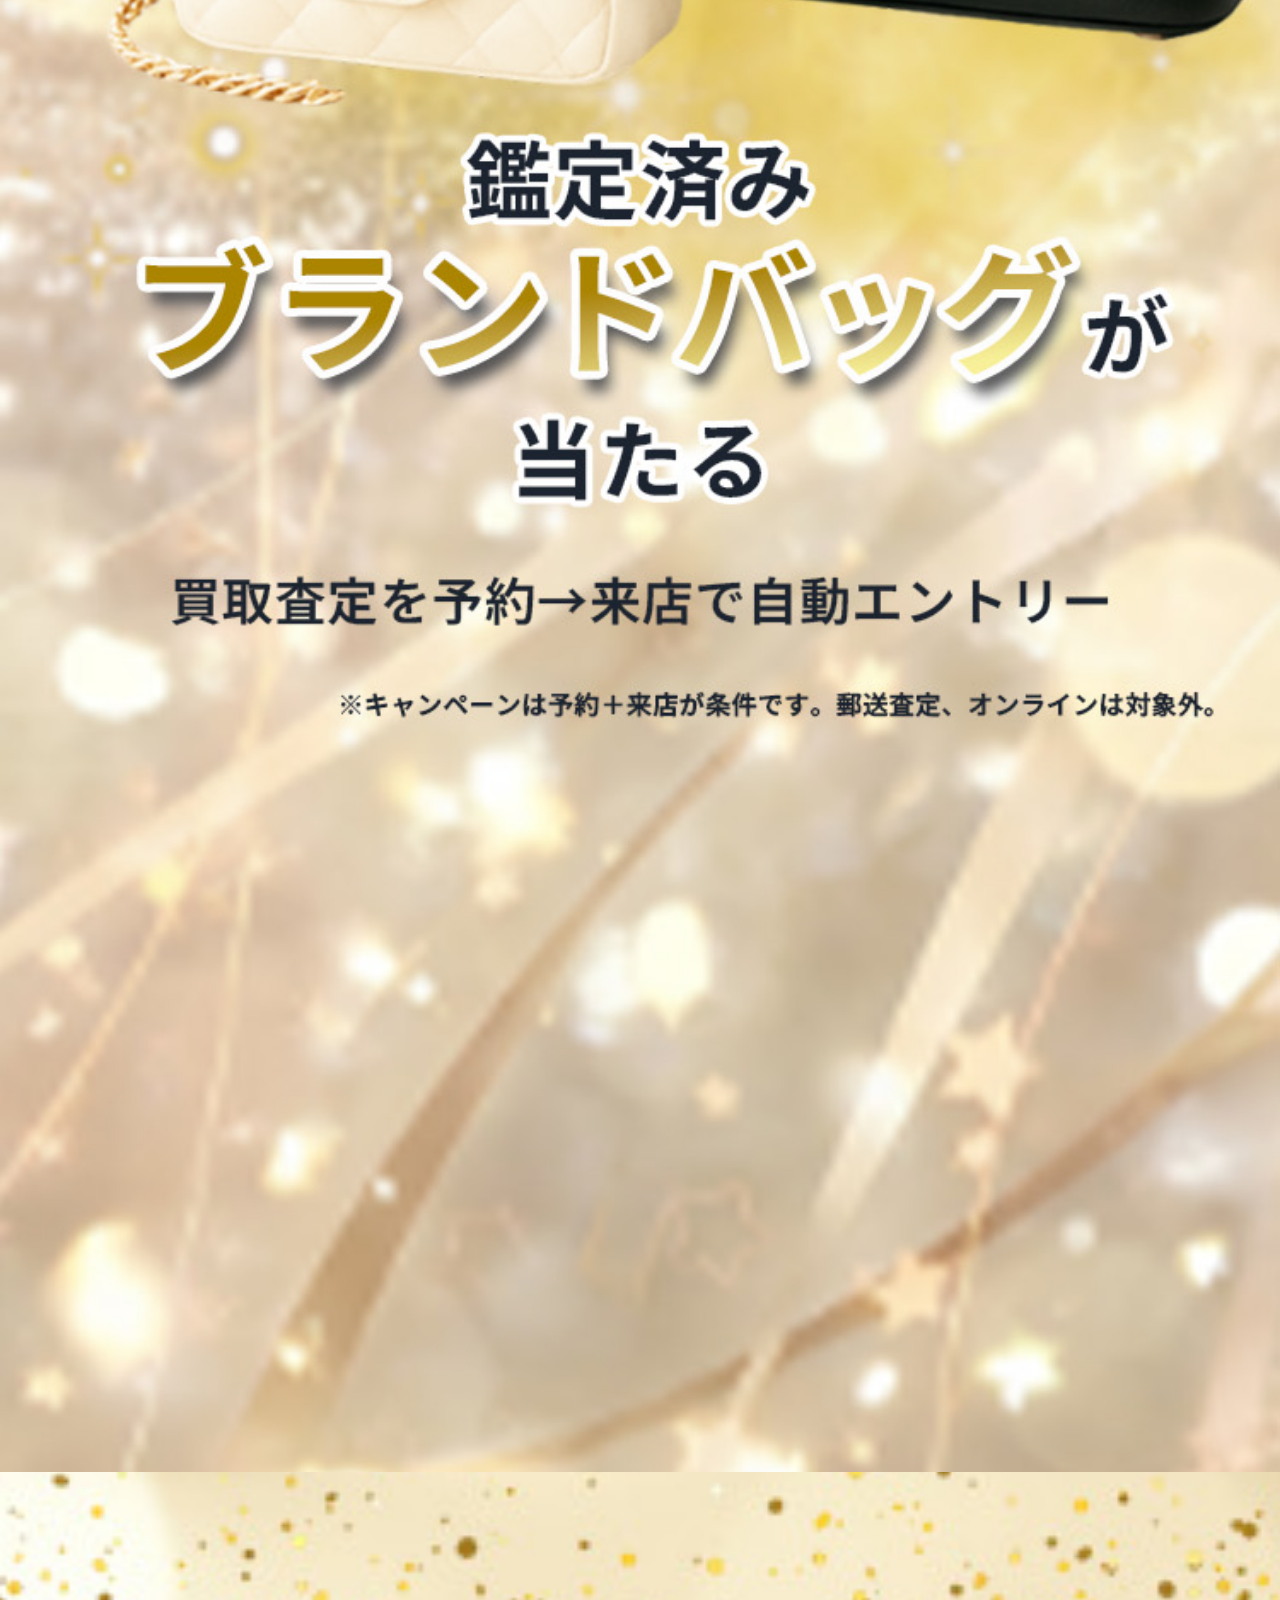
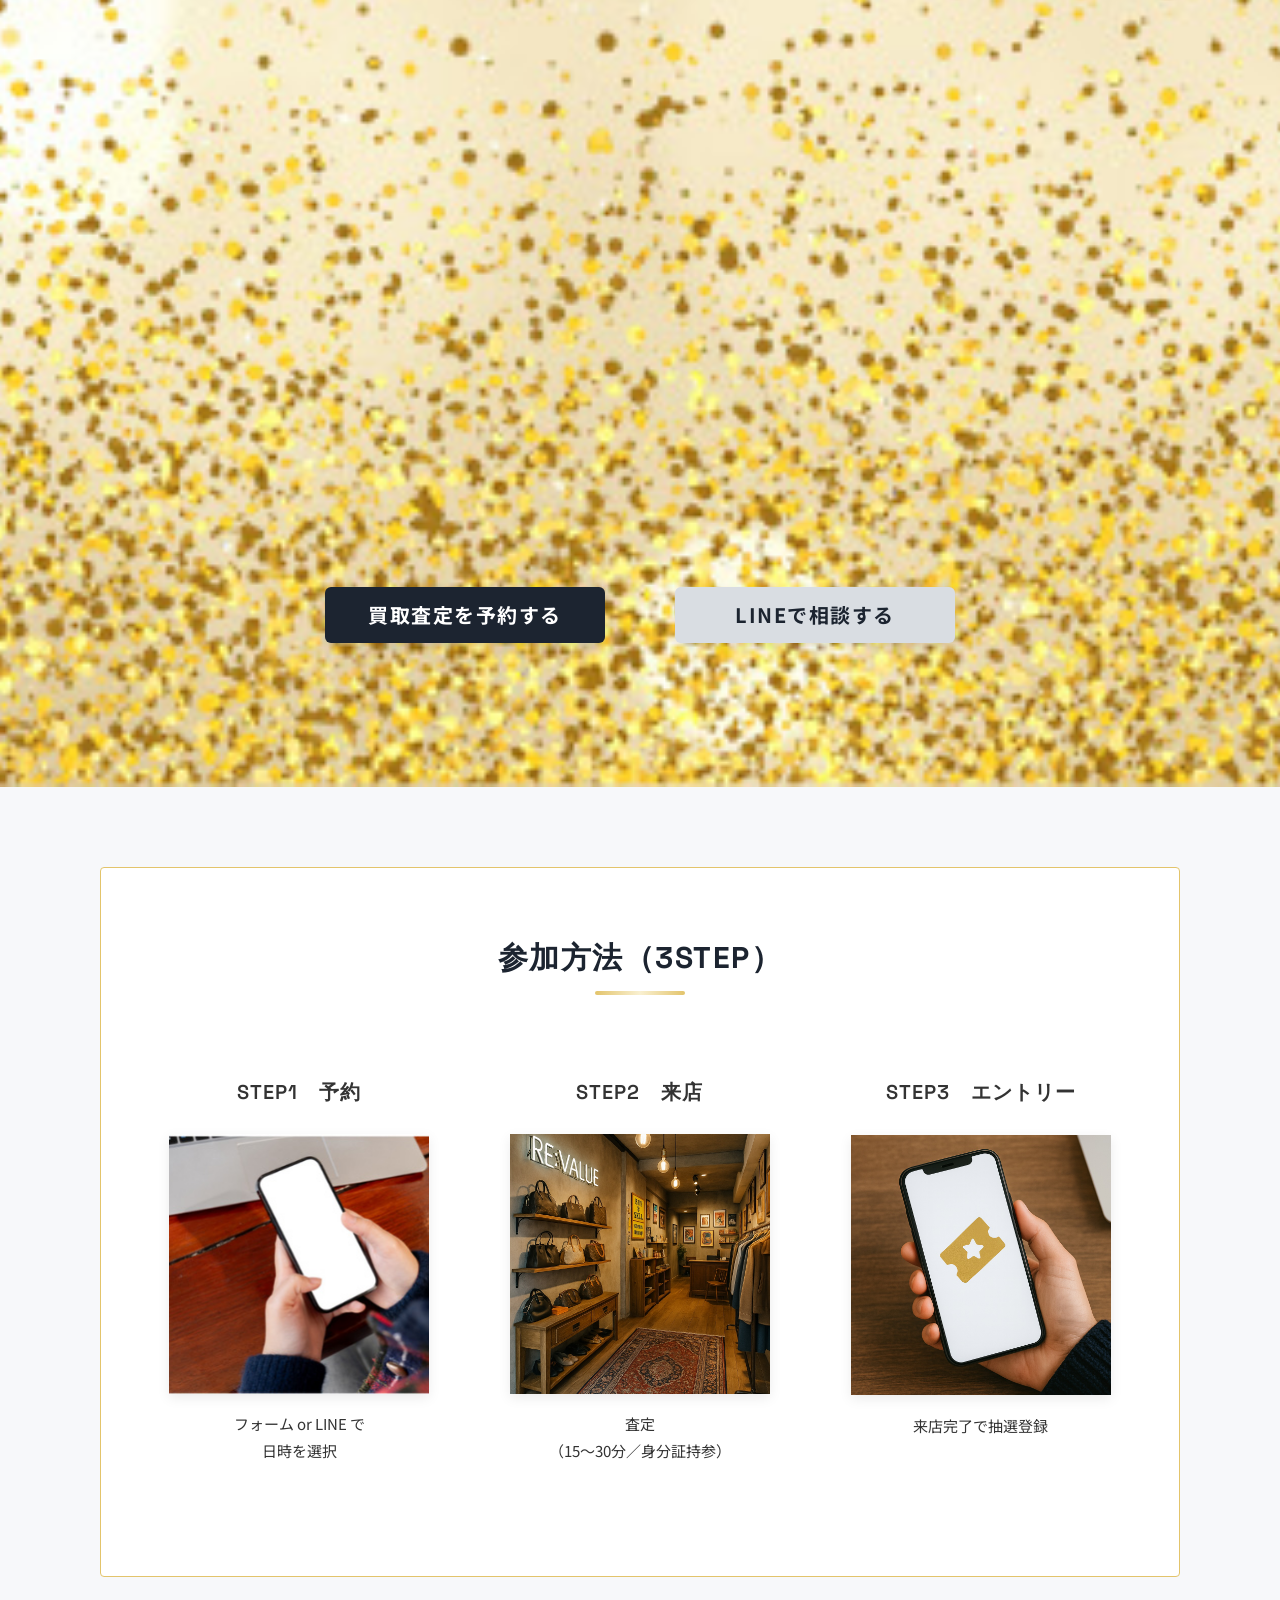
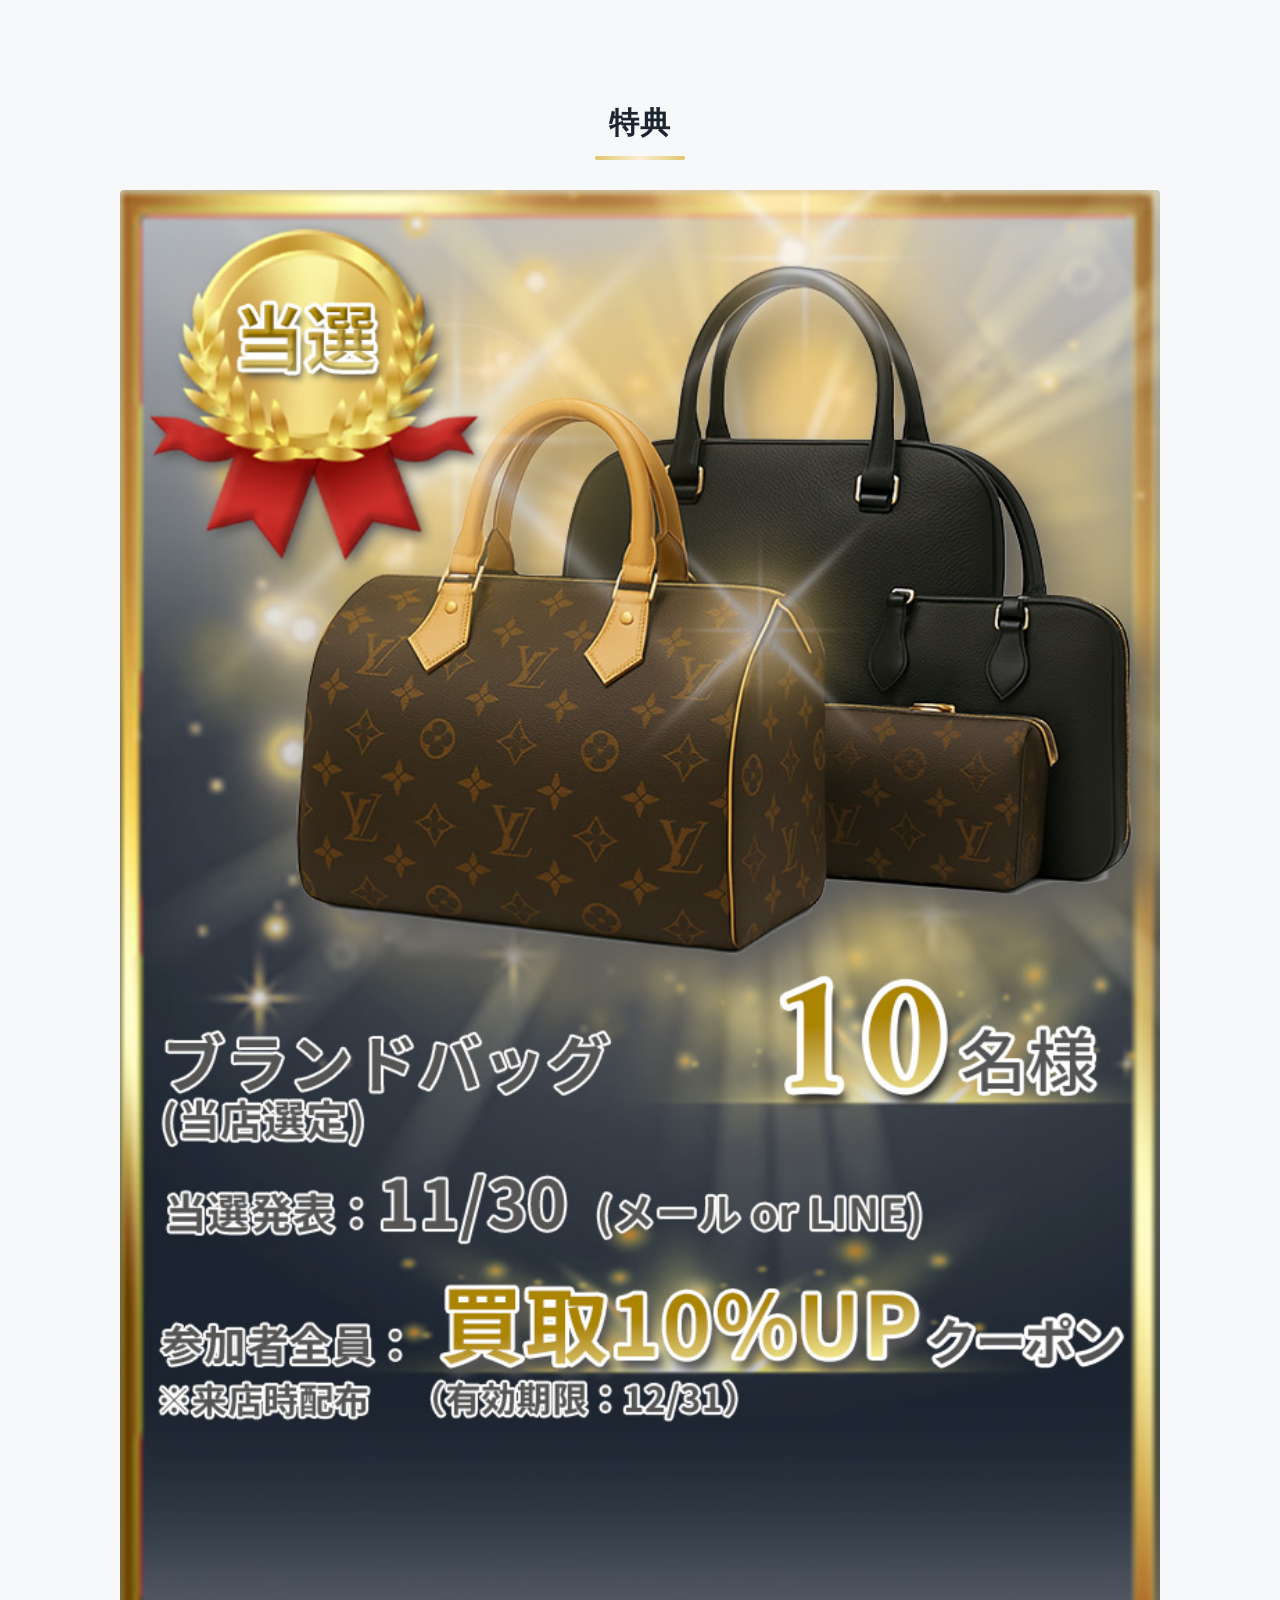
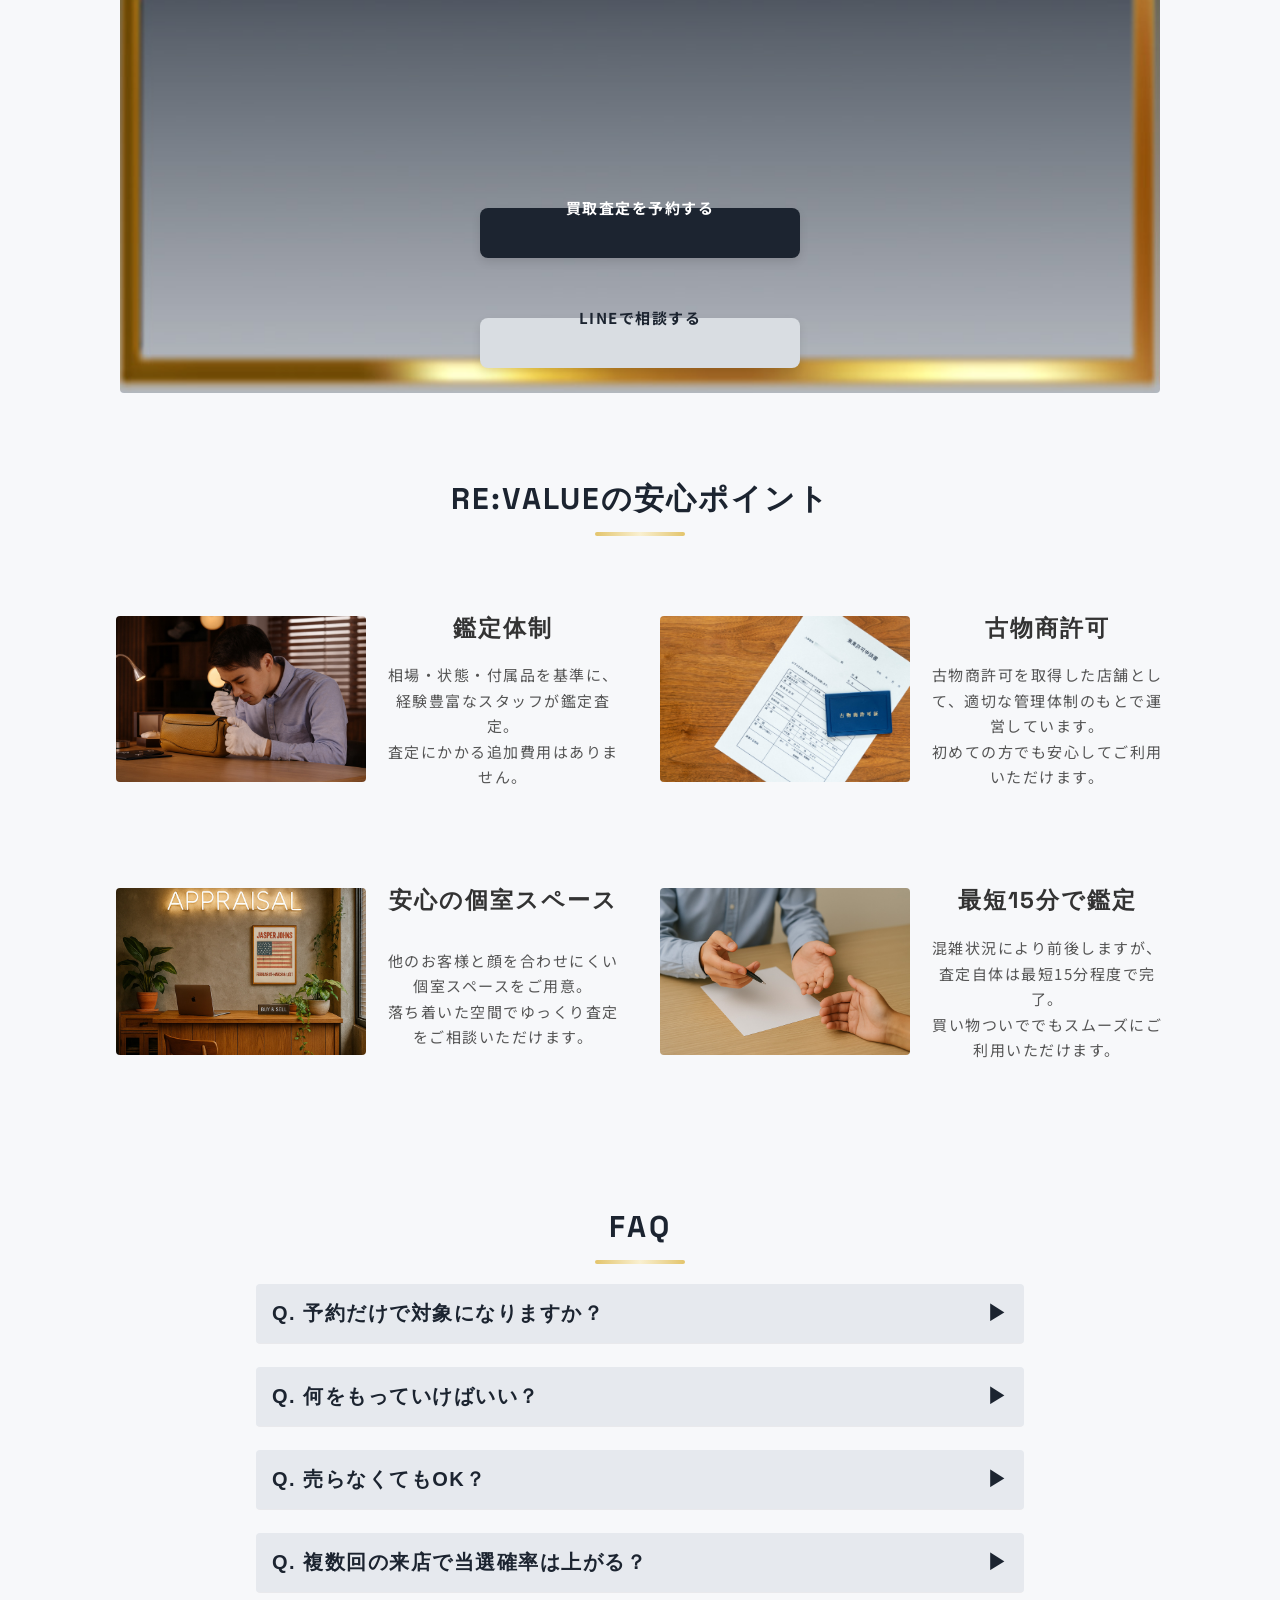
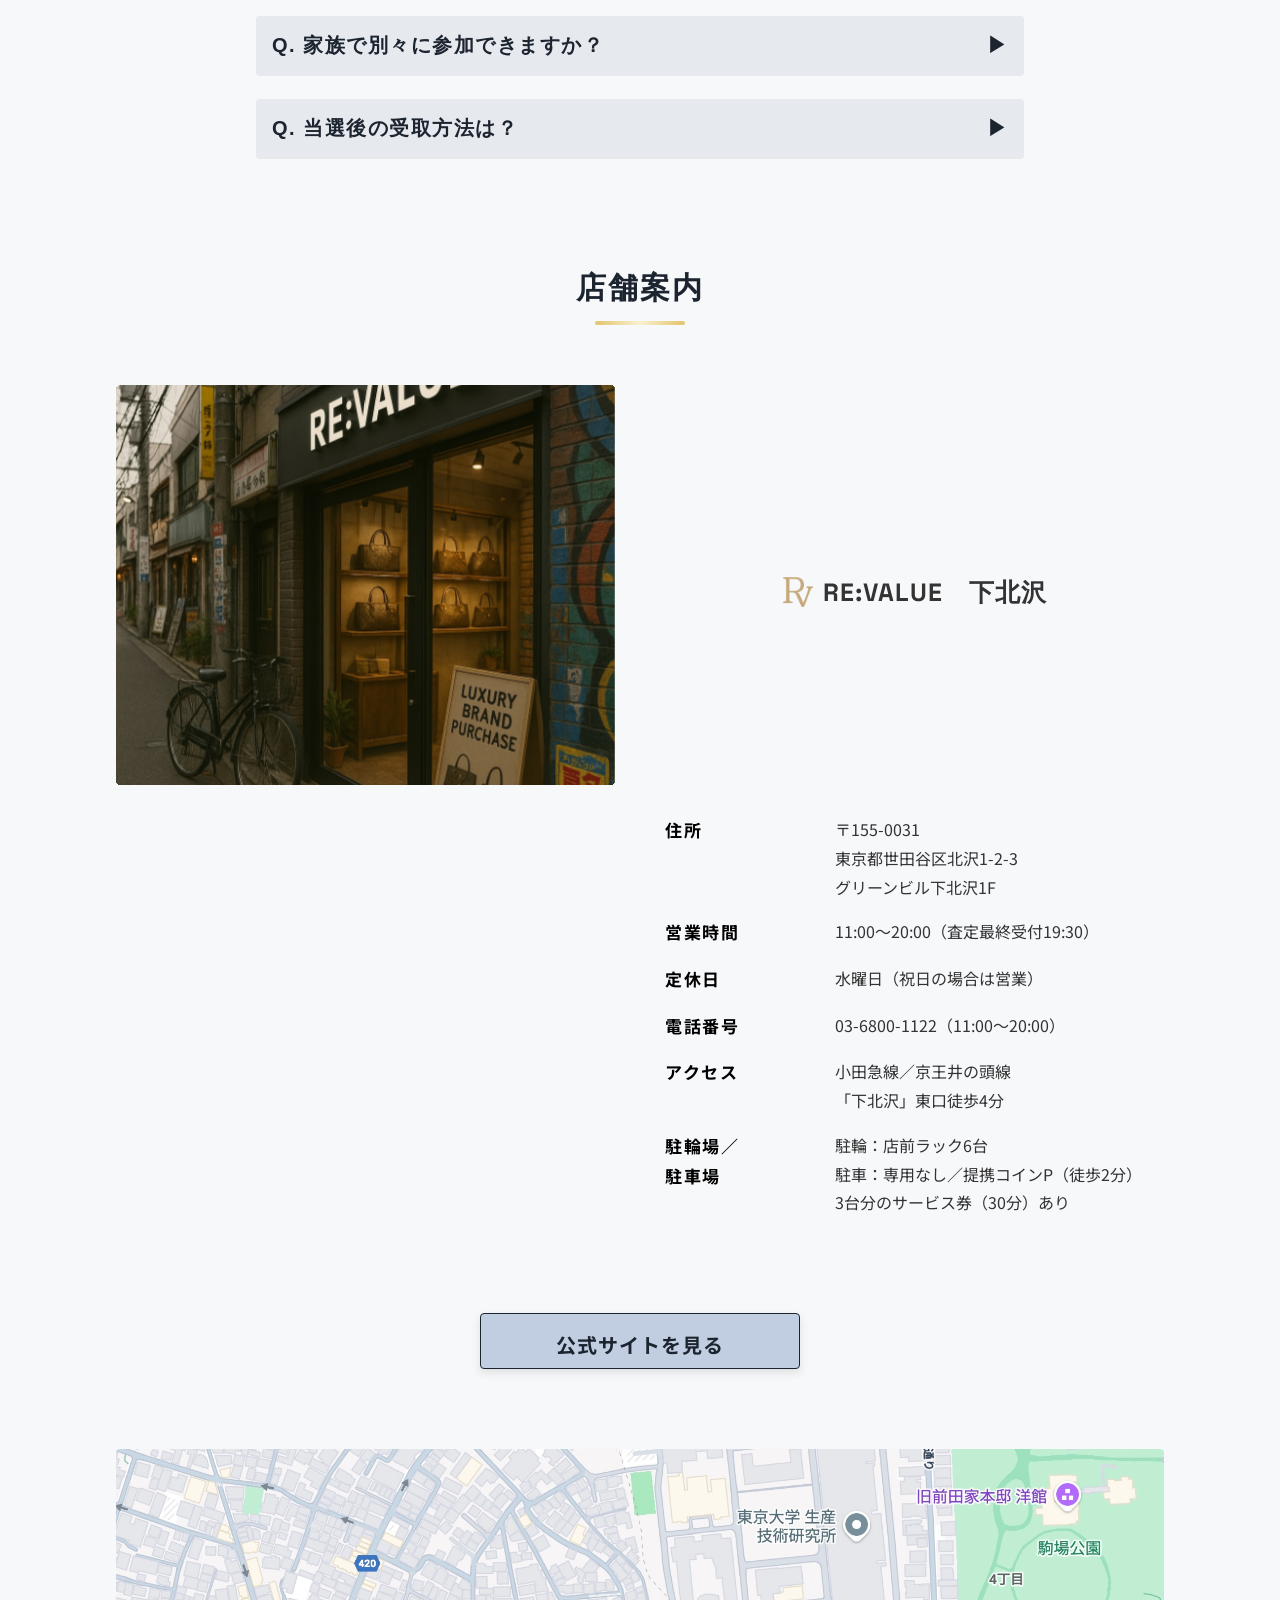
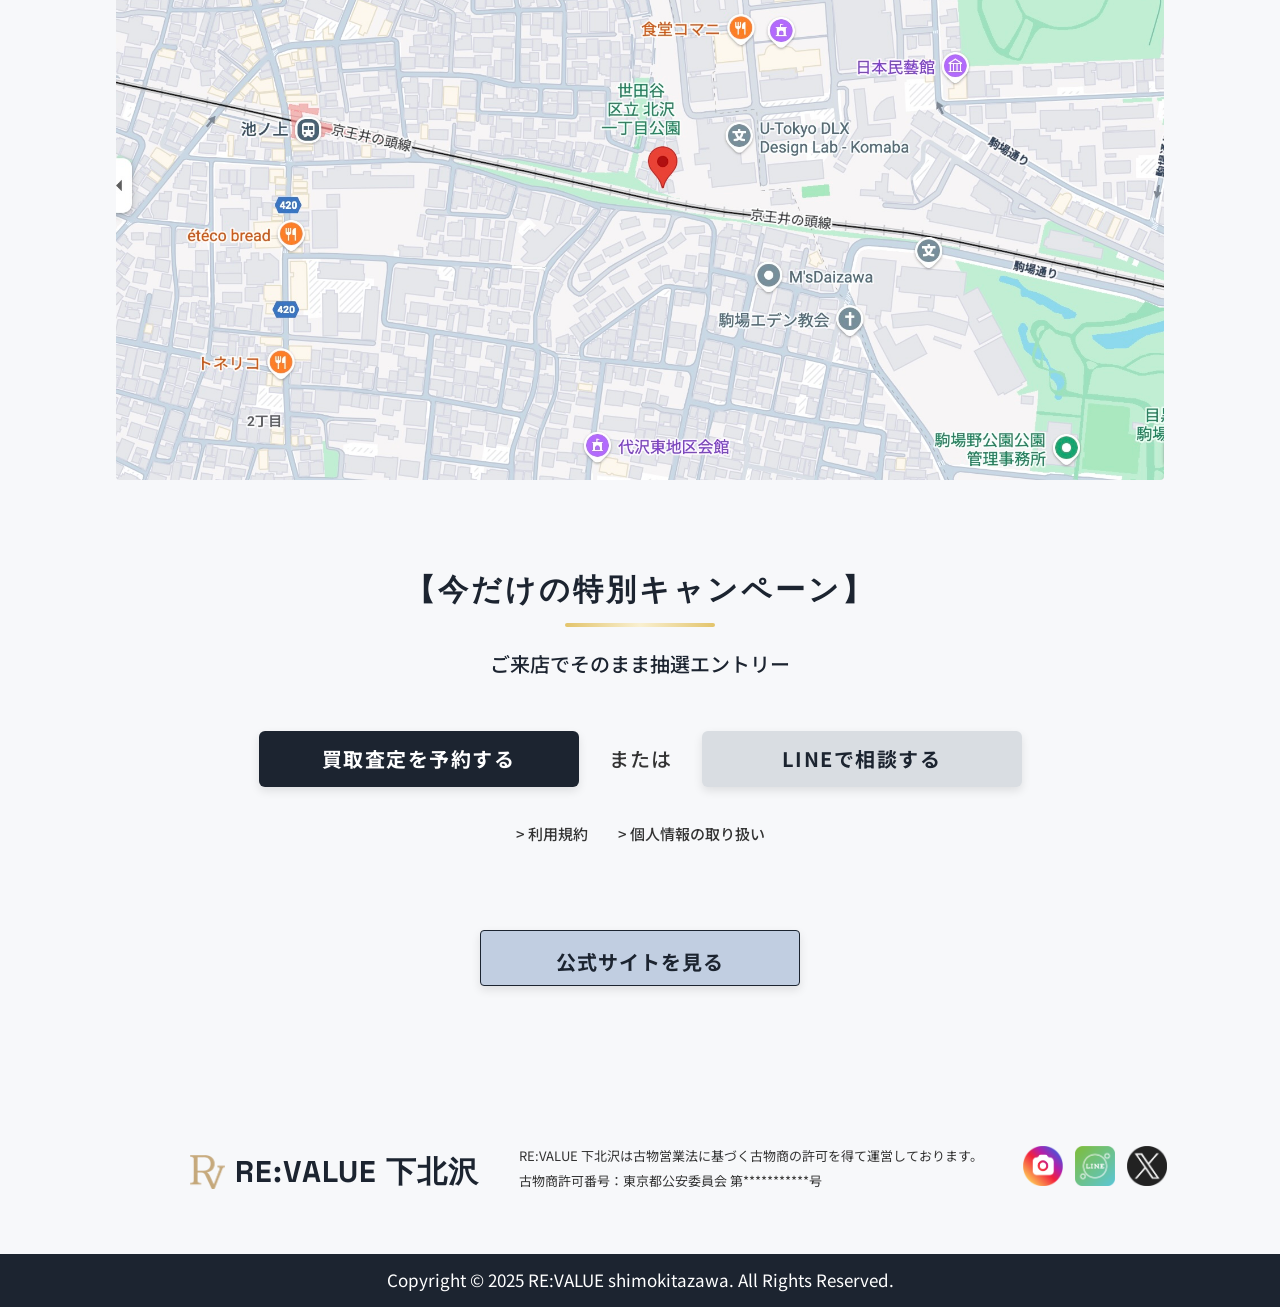
==== commit a4f0271b: "anime" ====
--- a/index.html
+++ b/index.html
@@ -241,7 +241,9 @@
     RE:VALUE　下北沢
   </h3>
 
-  <img src="images/revalue1.jpeg"  class="store-img" alt="店舗外観">
+ <div class="store-parallax-window">
+  <img src="images/revalue.jpeg"  class="store-img js-parallax" alt="店舗外観">
+  </div>
 
 <div class="store-info">
 
--- a/style.css
+++ b/style.css
@@ -531,13 +531,29 @@
 }
 
 /* 店舗外観写真 */
-.store-img {
+/* パララックスの窓（外枠） */
+.store-parallax-window {
   width: 100%;
+  height: 350px; /* スマホでの表示高さ */
+  overflow: hidden; /* はみ出た部分を隠す */
+  position: relative;
   border-radius: 0.4rem;
   margin-bottom: 3rem;
 }
 
-.store-info {
+/* 中の画像 */
+.store-img {
+  position: absolute;
+  top: -10%;
+  left: 0;
+  width: 100%;
+  height: 160%; /* 枠より大きくして、上下に動く余裕を作る */
+  object-fit: cover;
+  will-change: transform; /* アニメーションを滑らかにする */
+  margin-bottom: 0; /* window側で管理するので0に */
+  }
+  
+  .store-info {
   font-size: 1.3rem;
   line-height: 1.8;
   color: #333;
@@ -1571,6 +1587,10 @@
     width: 100%;
   }
 
+  .store-parallax-window {
+    height: 400px; /* PCでは高さを出すとかっこいい */
+  }
+
   /* 店名（PC版では画像の右側に移動） */
   .store-name {
     grid-column: 2;
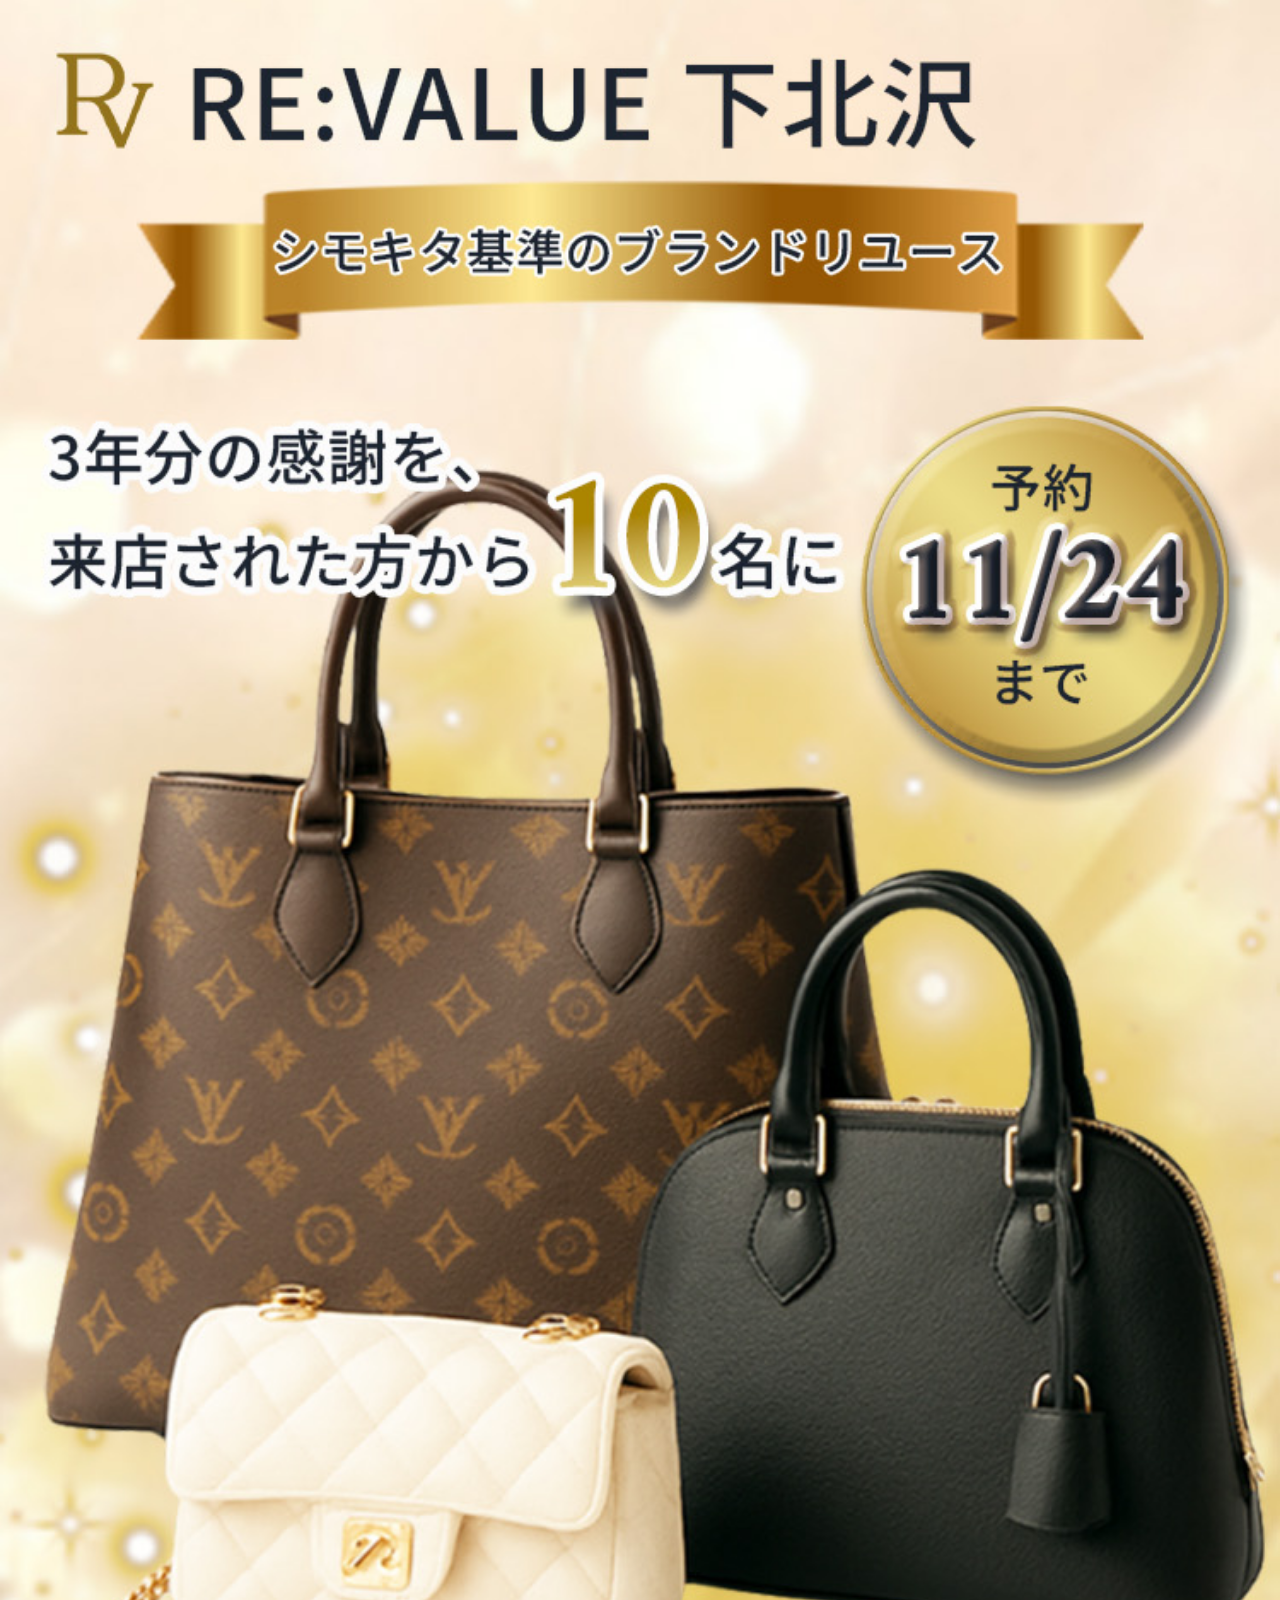
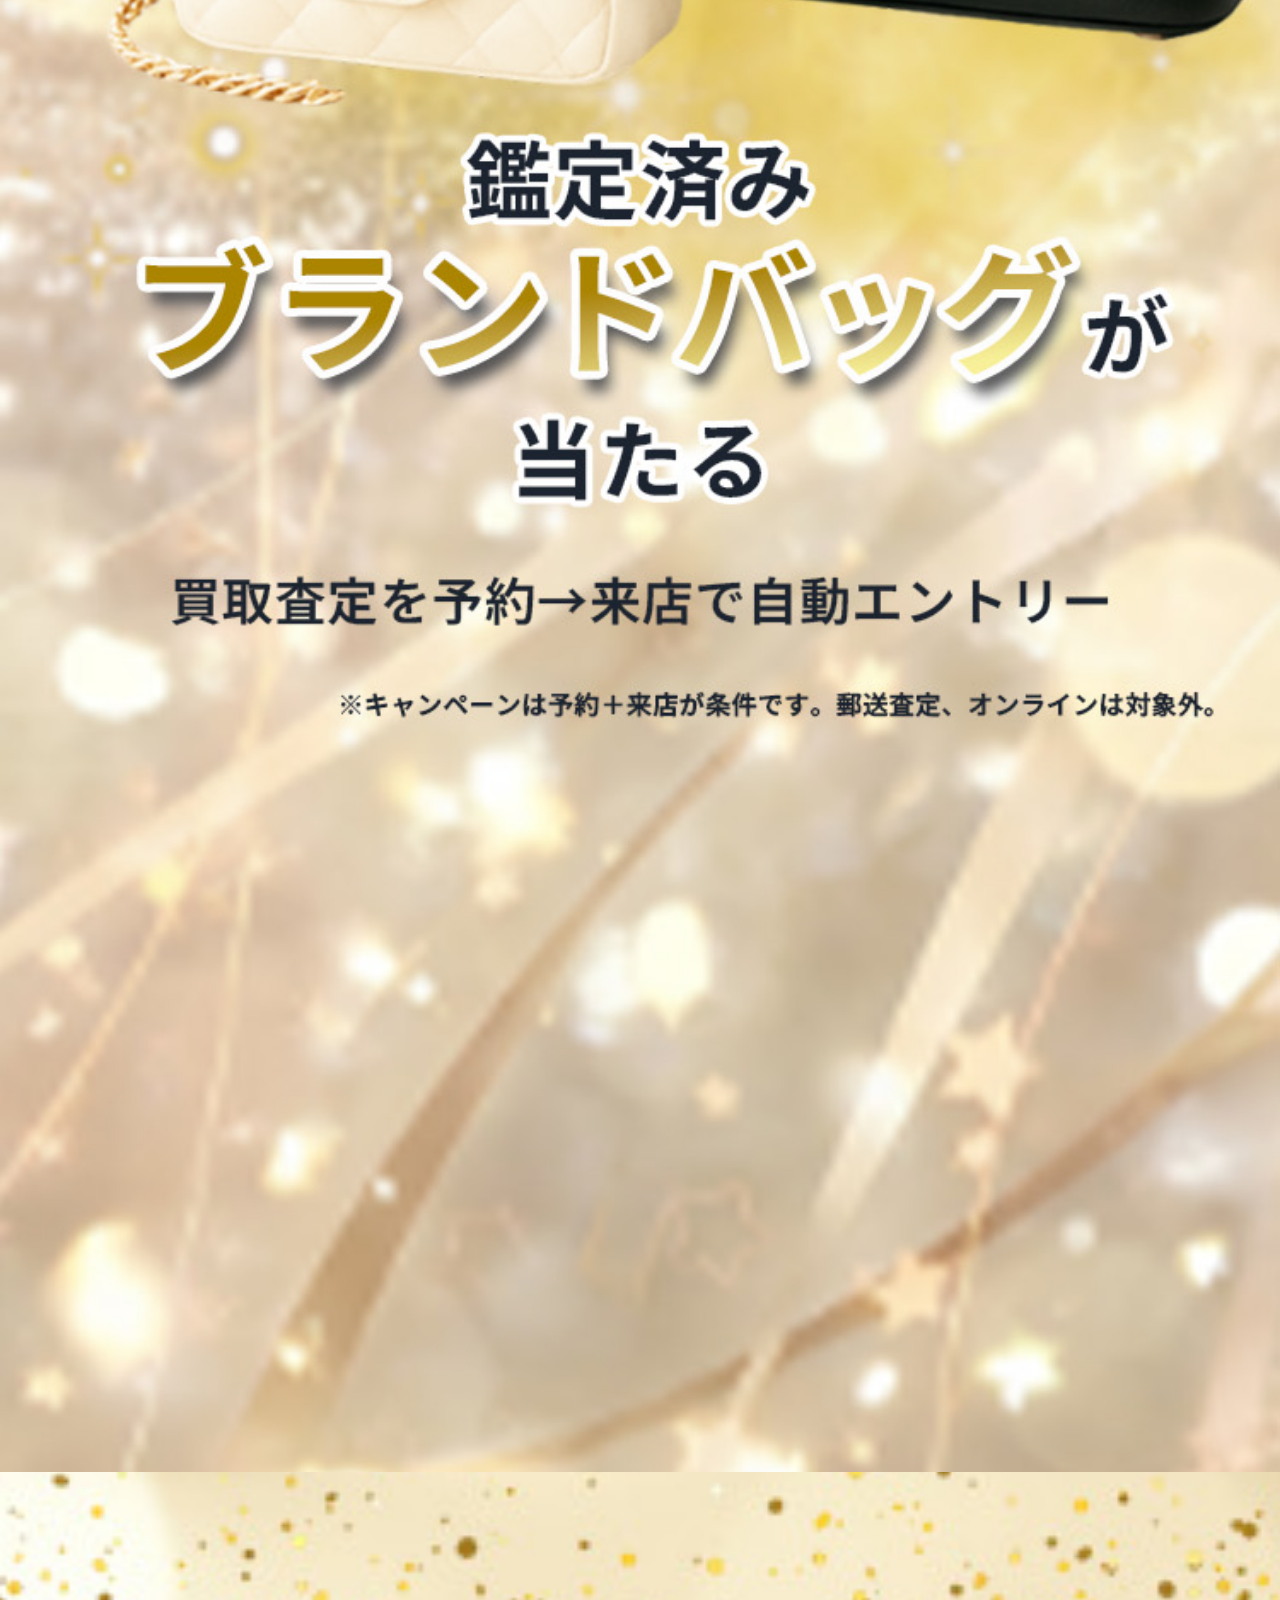
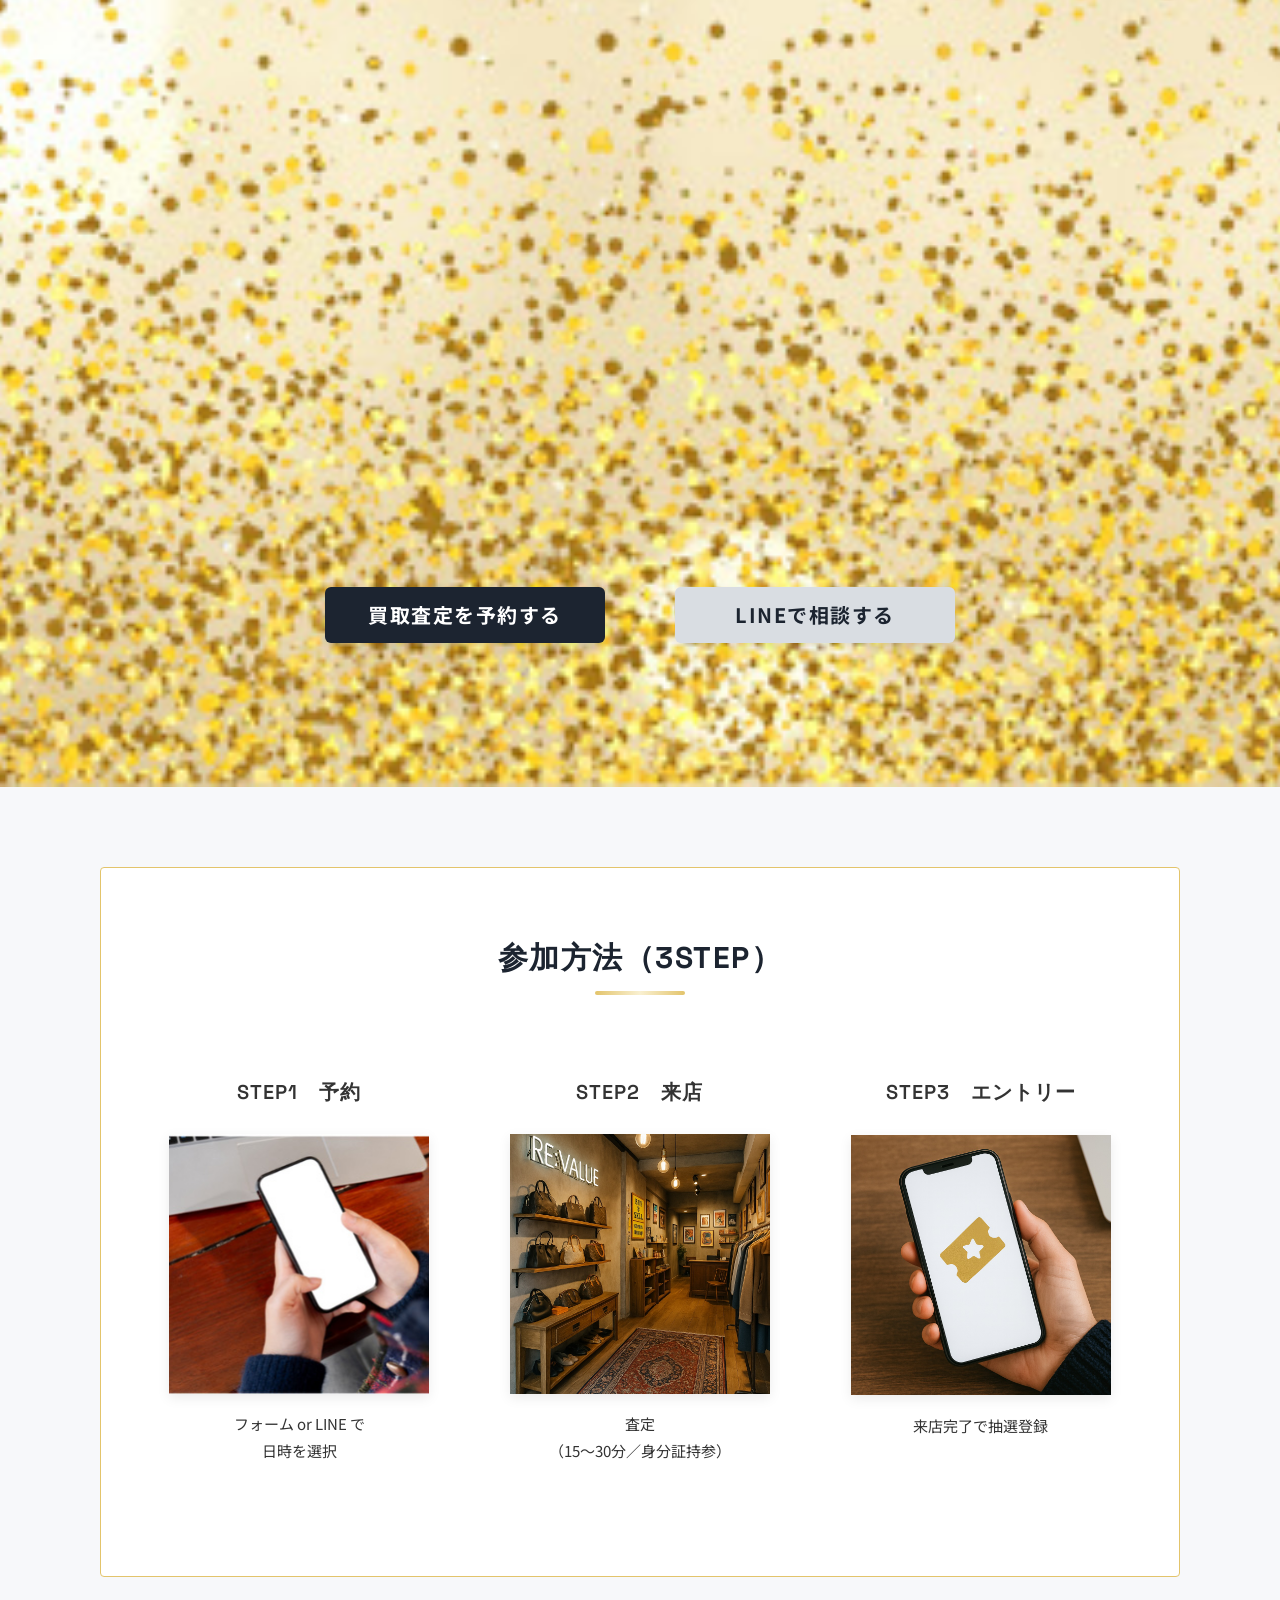
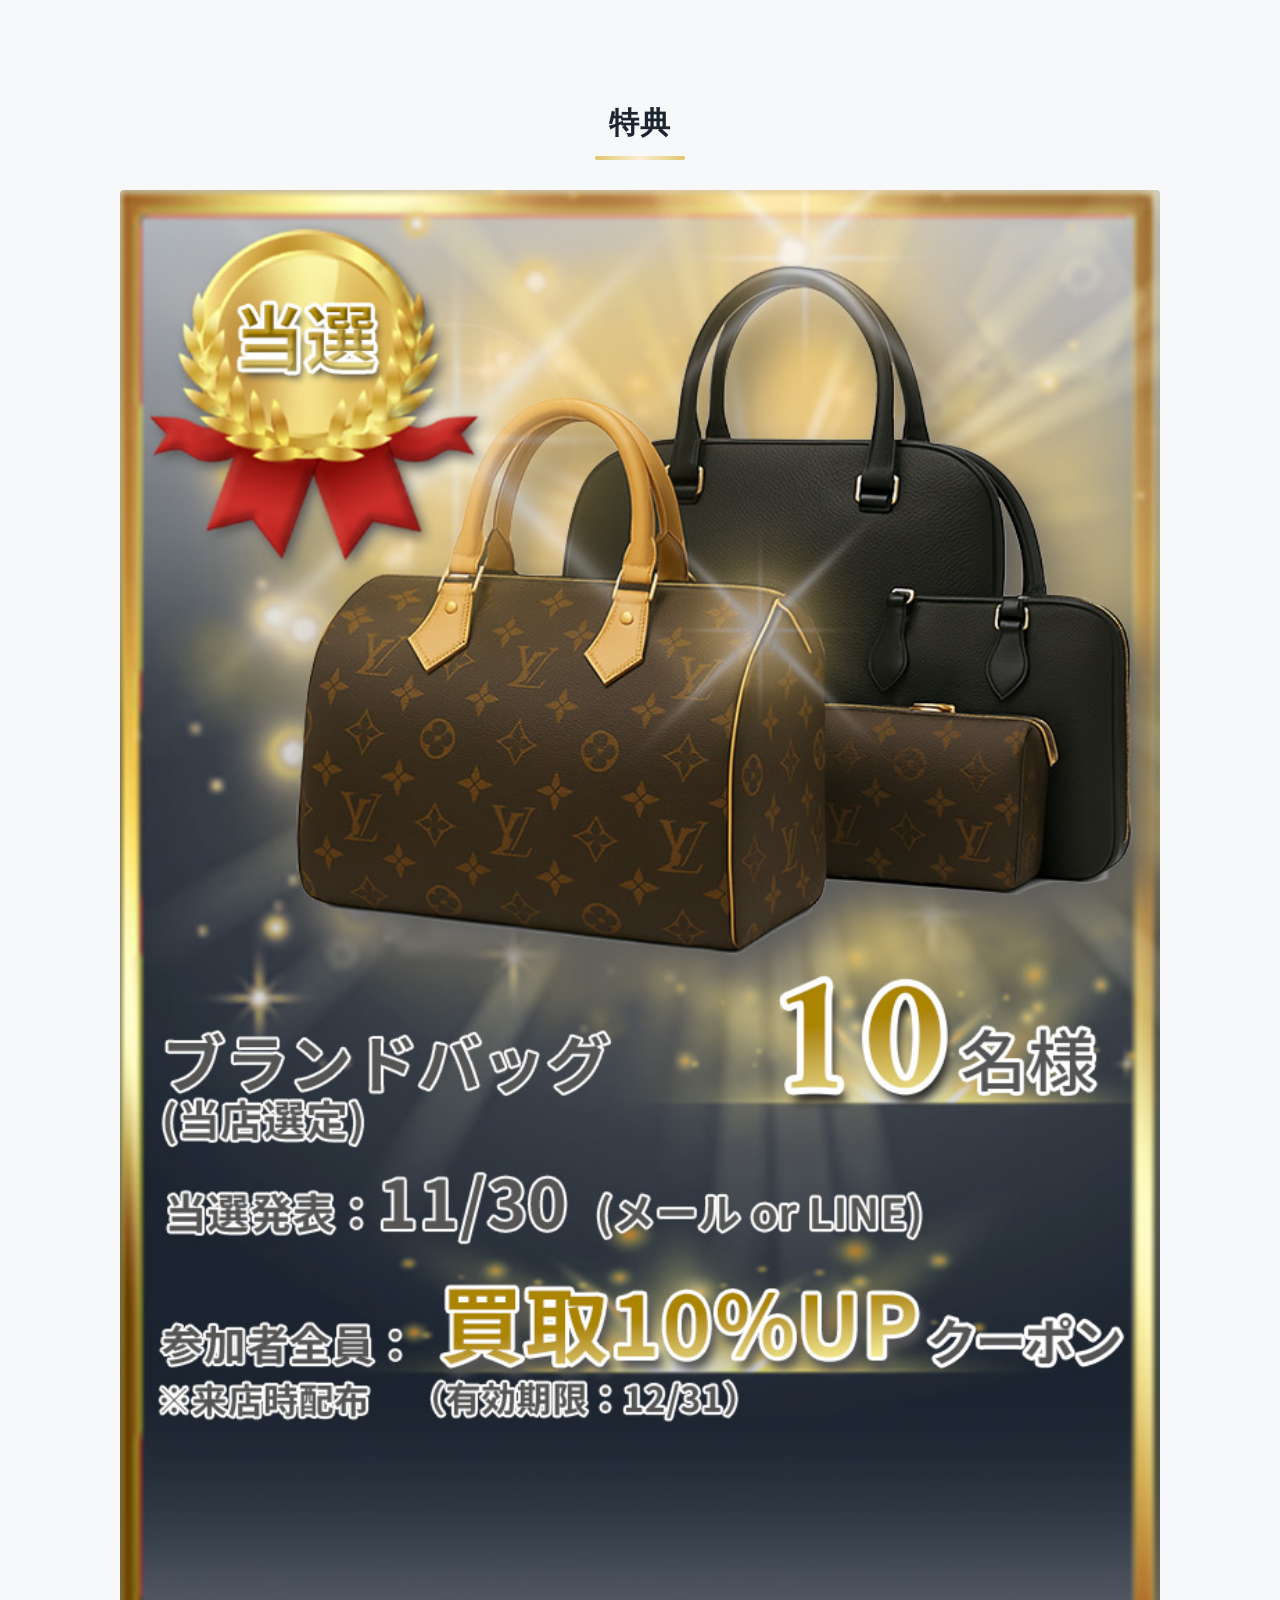
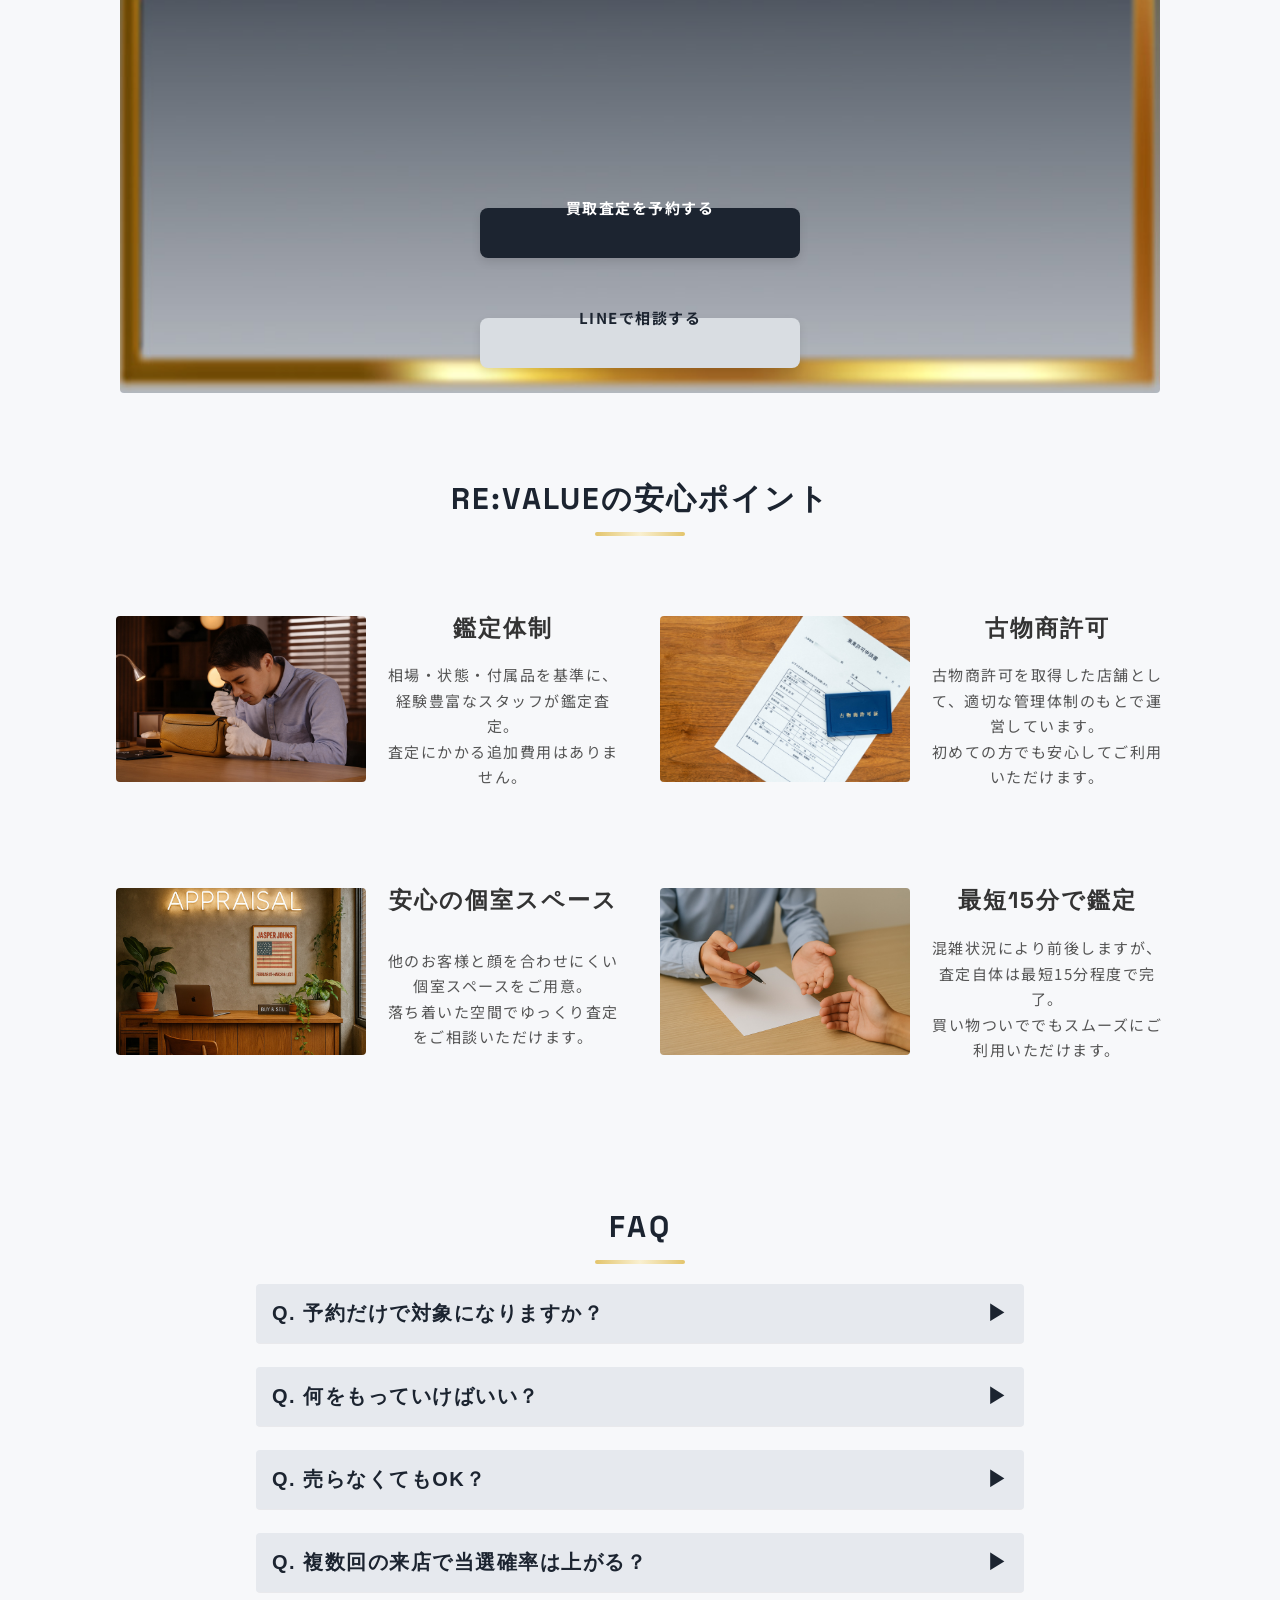
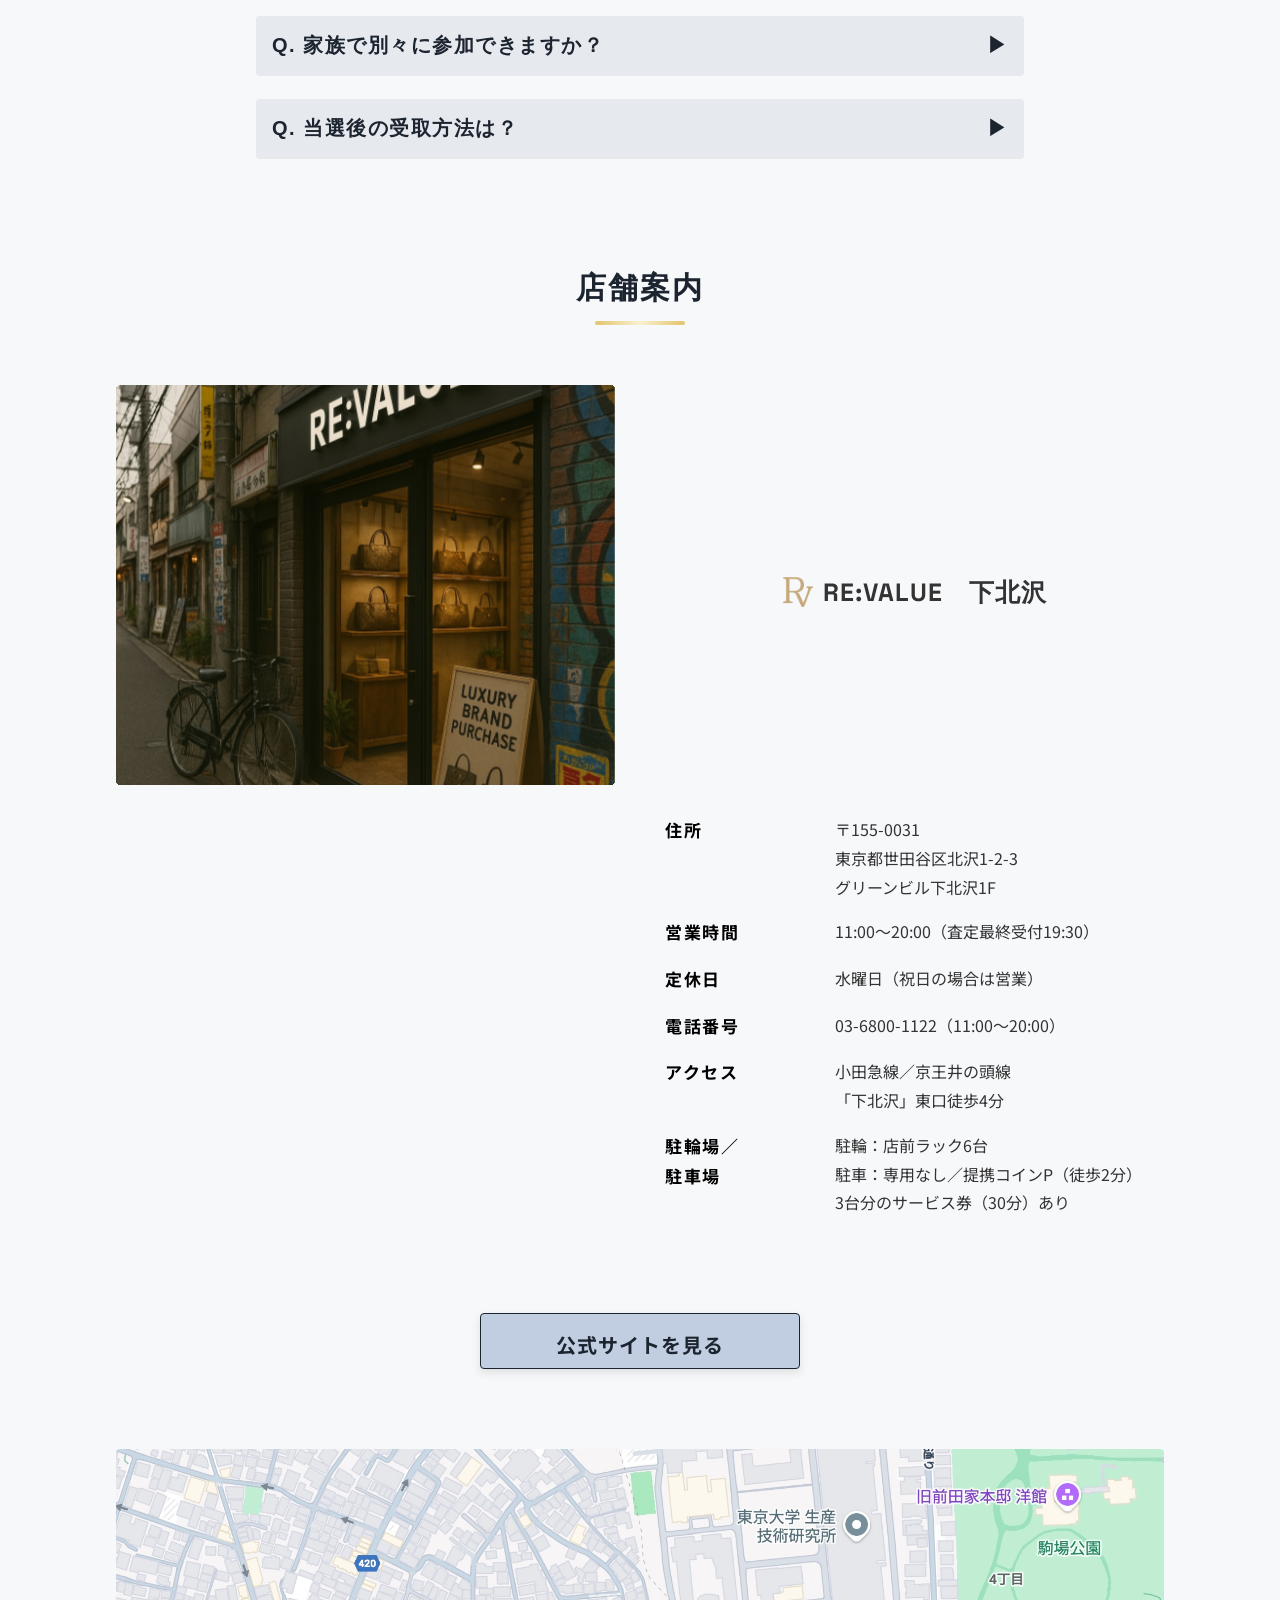
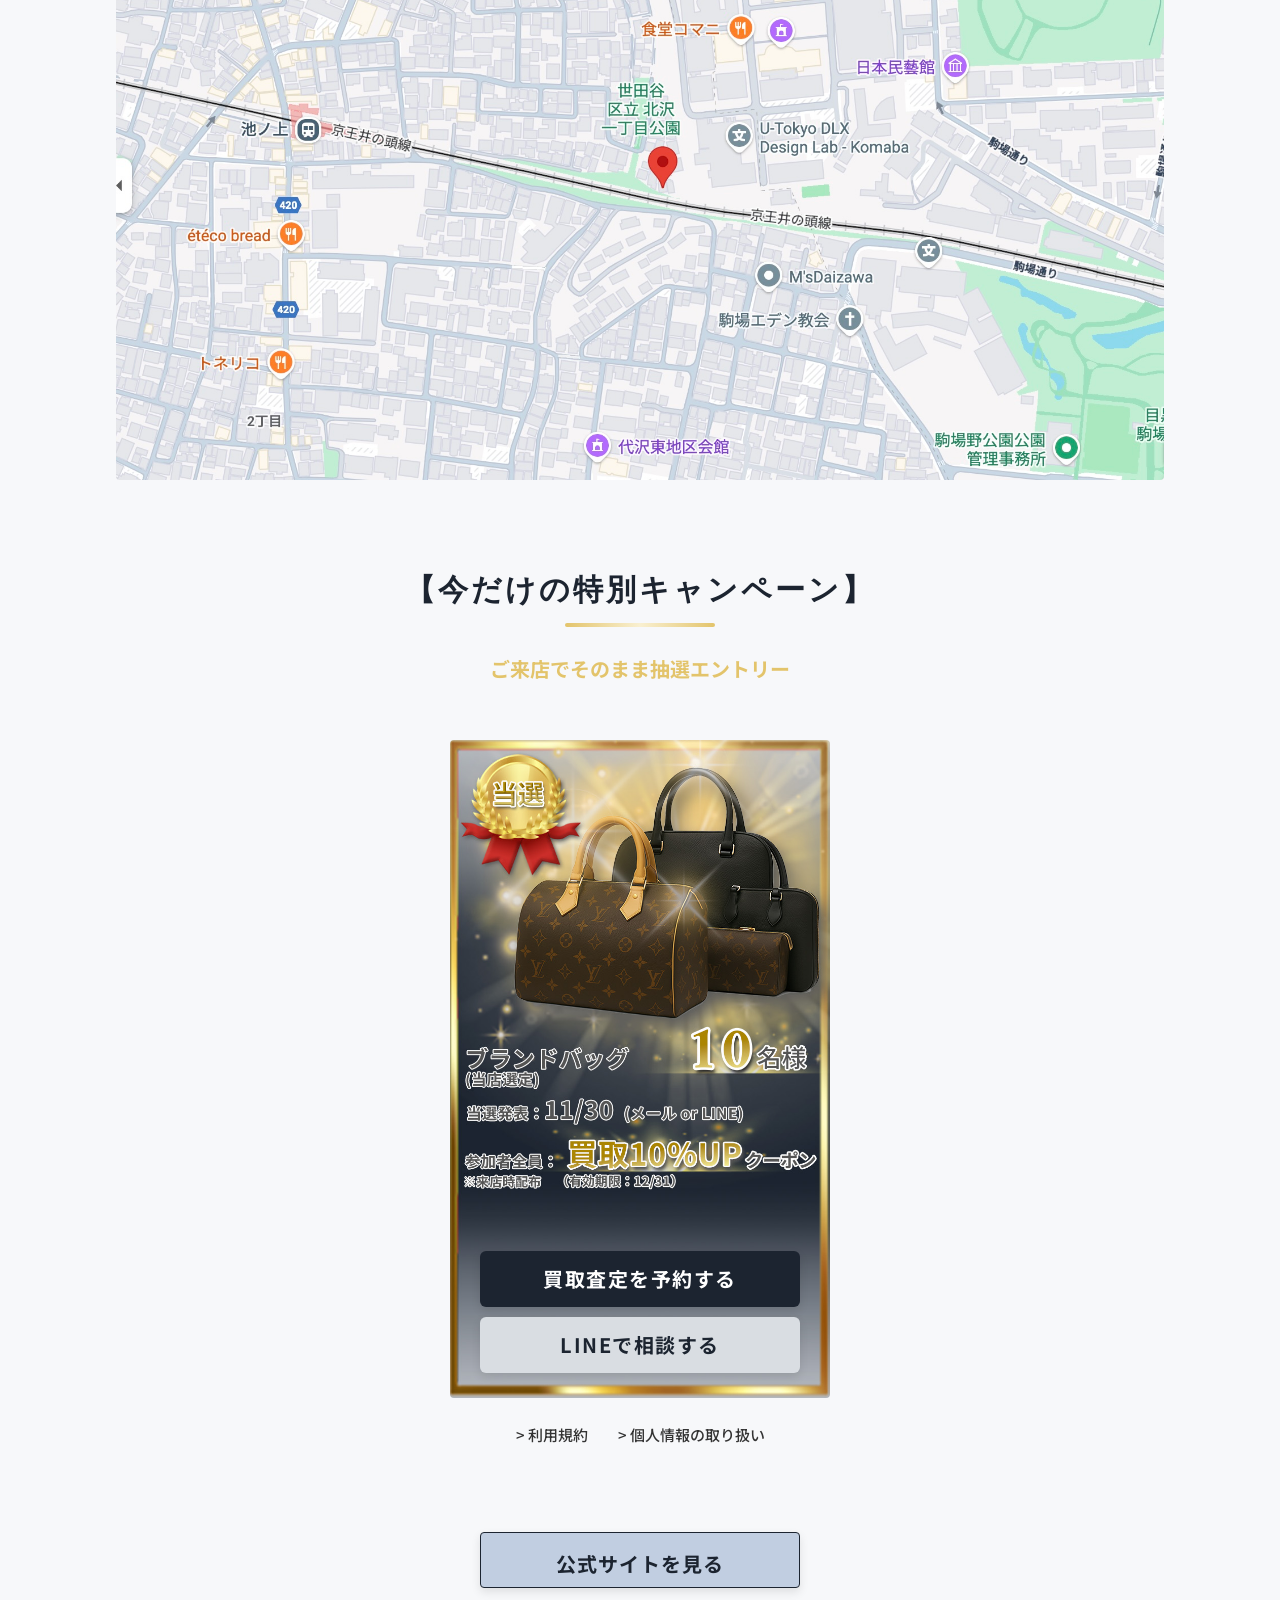
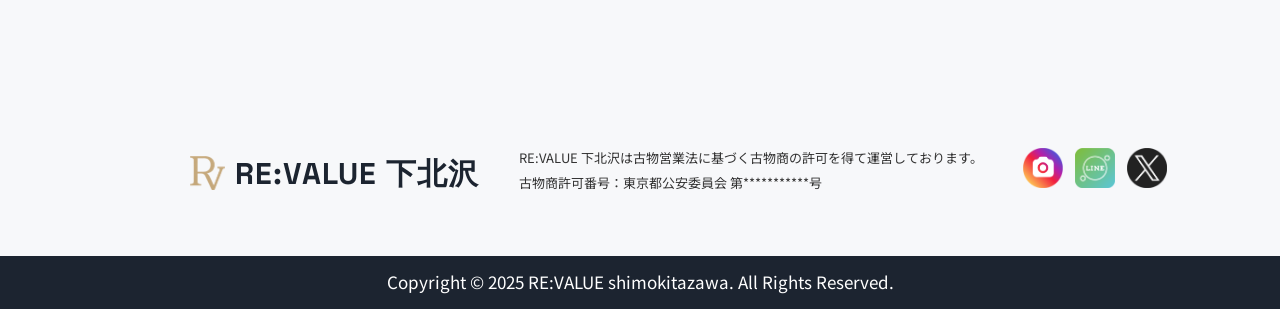
==== commit 7af17a98: "c" ====
--- a/index.html
+++ b/index.html
@@ -304,15 +304,15 @@
   <h2 class="campaign-title">【今だけの特別キャンペーン】</h2>
   <p class="campaign-sub">ご来店でそのまま抽選エントリー</p>
 
-  <div class="campaign-buttons-wrapper">
-
-  <!-- 黒ボタン -->
-  <a href="reserve.html" class="cta-btn cta-main fade-target">買取査定を予約する</a>
-
-  <p class="campaign-or">または</p>
-
-  <!-- グレーボタン -->
-  <a href="https://lin.ee/revalue_shimokita" class="cta-btn cta-line fade-target line">LINEで相談する</a>
+    <div class="campaign-visual-unit">
+      <img src="images/tokuten4.jpg" alt="キャンペーンバナー" class="campaign-banner-img">
+
+      <div class="campaign-cta-container">
+        <!-- 黒ボタン -->
+        <a href="reserve.html" class="cta-btn cta-main fade-target">買取査定を予約する</a>
+
+        <a href="https://lin.ee/revalue_shimokita" class="cta-btn cta-line fade-target line">LINEで相談する</a>
+      </div>
 
   </div>
 
--- a/style.css
+++ b/style.css
@@ -617,7 +617,7 @@
 
 /* セクション全体 */
 .campaign-section {
-  padding: 4rem 2rem;
+  padding: 4rem 1.6rem;
   text-align: center;
 }
 
@@ -639,22 +639,61 @@
   border-radius: 2px;
 }
 
-
 .campaign-sub {
-  font-size: 1.7rem;
-  color: #1c2430;
-  margin-bottom: 2.4rem;
-  font-weight: 500
-}
-
-
-/* または */
-.campaign-or {
-  margin-bottom: 1.6rem;
-  font-size: 1.7rem;
-  color: #333;
-  font-weight: 500;
-}
+  color: #E3C46B;
+  font-size: 1.4rem;
+  font-weight: 700;
+  display: inline-block;
+  position: relative;
+  overflow: hidden; /* 光がはみ出ないように */
+  margin-bottom: 2rem;
+  /* 光沢感を出すための下準備 */
+  background: linear-gradient(120deg, transparent 40%, rgba(255,255,255,0.8) 50%, transparent 60%);
+  background-size: 200% 100%;
+  -webkit-background-clip: text; /* 文字の形に切り抜く */
+  animation: shine 3s infinite;
+}
+
+@keyframes shine {
+  0% { background-position: 200% 0; }
+  100% { background-position: -200% 0; }
+}
+
+
+/* 画像とボタンを重ねるための親要素 */
+.campaign-visual-unit {
+  position: relative;
+  width: 100%;
+  line-height: 0;
+  max-width: 380px;
+  margin: 0 auto;
+  line-height: 0;
+}
+
+.campaign-banner-img {
+  width: 100%;
+  height: auto;
+  border-radius: 0.4rem;
+}
+
+/* ボタンの配置：画像の下側に重ねる */
+.campaign-cta-container {
+  position: absolute;
+  bottom: 25px; /* 画像内の文字に被らないよう調整 */
+  left: 0;
+  right: 0;
+  padding: 0 15px;
+  display: flex;
+  flex-direction: column;
+  gap: 10px;
+}
+
+/* 共通クラス cta-btn はそのままで、必要なら個別に余白調整 */
+.campaign-cta-container .cta-btn {
+  margin: 0 auto;
+  max-width: 100%;
+}
+
 
 /* リンクエリア */
 .campaign-links {
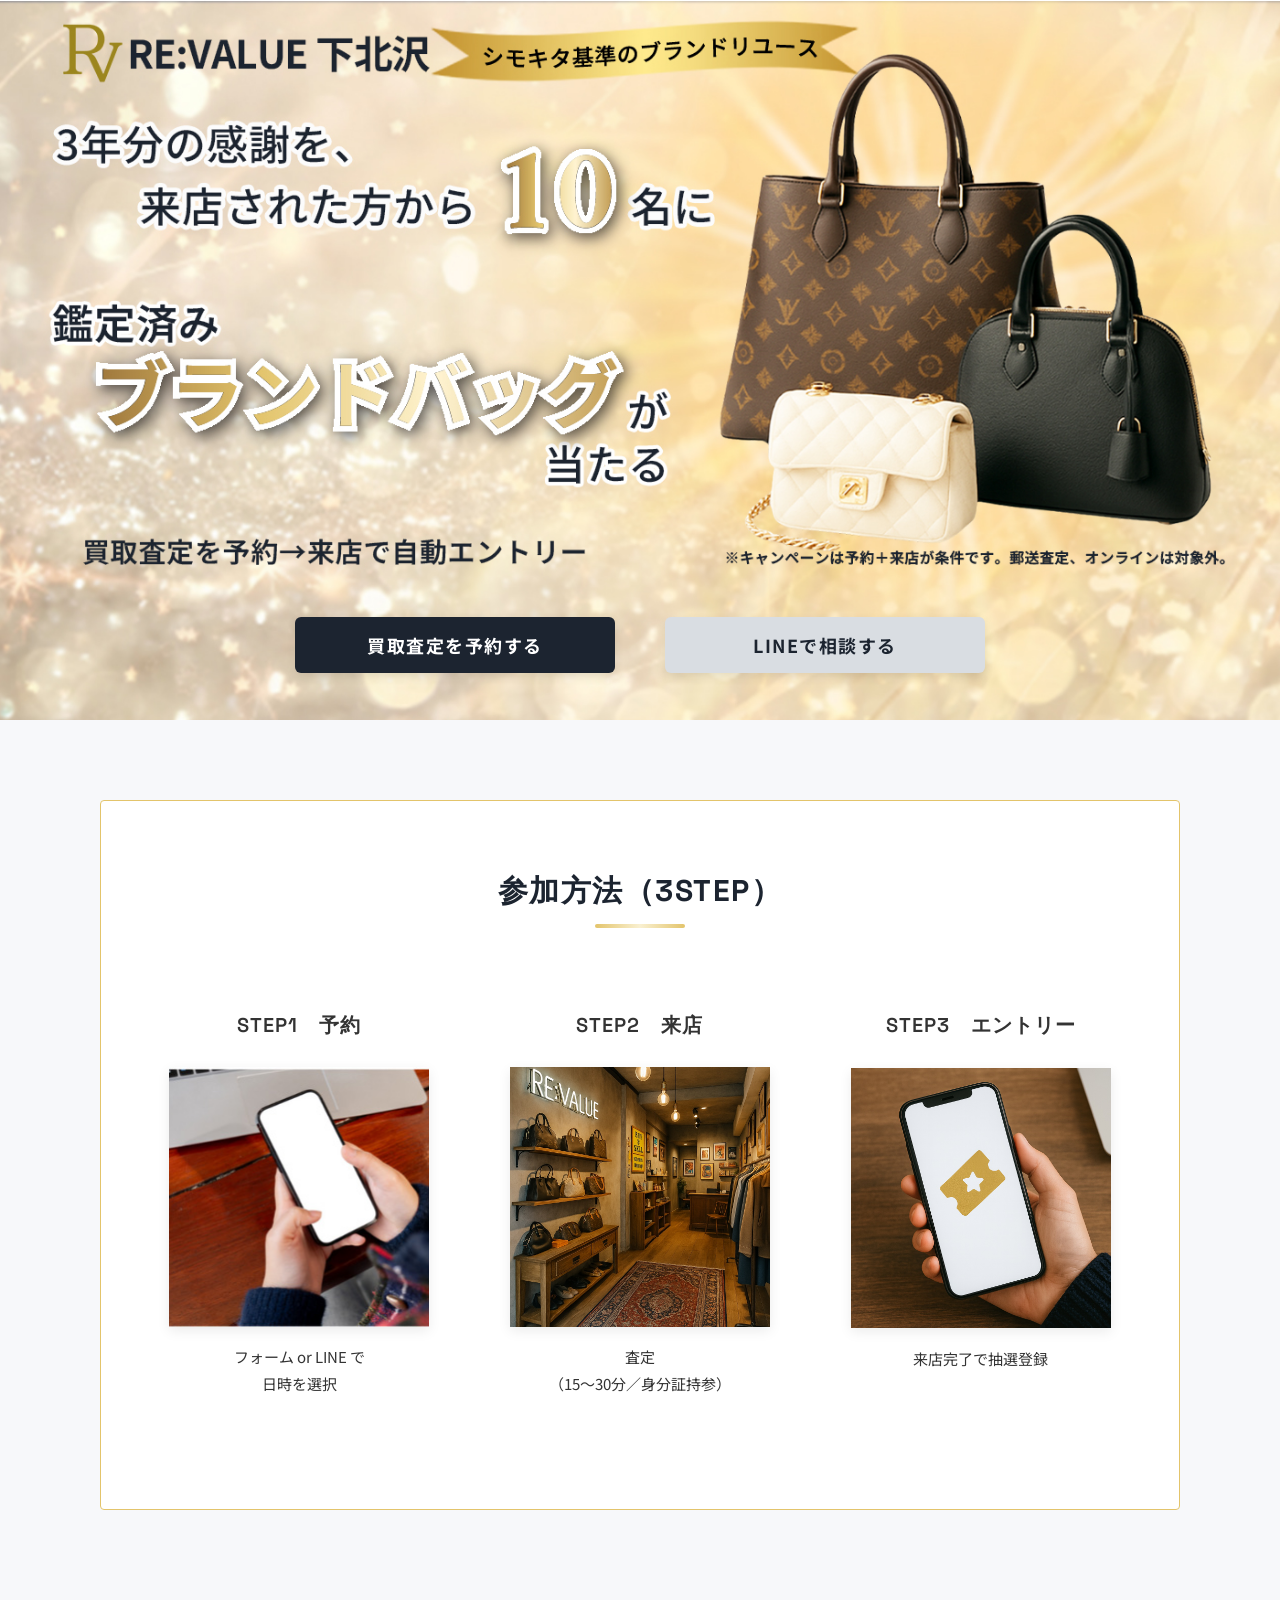
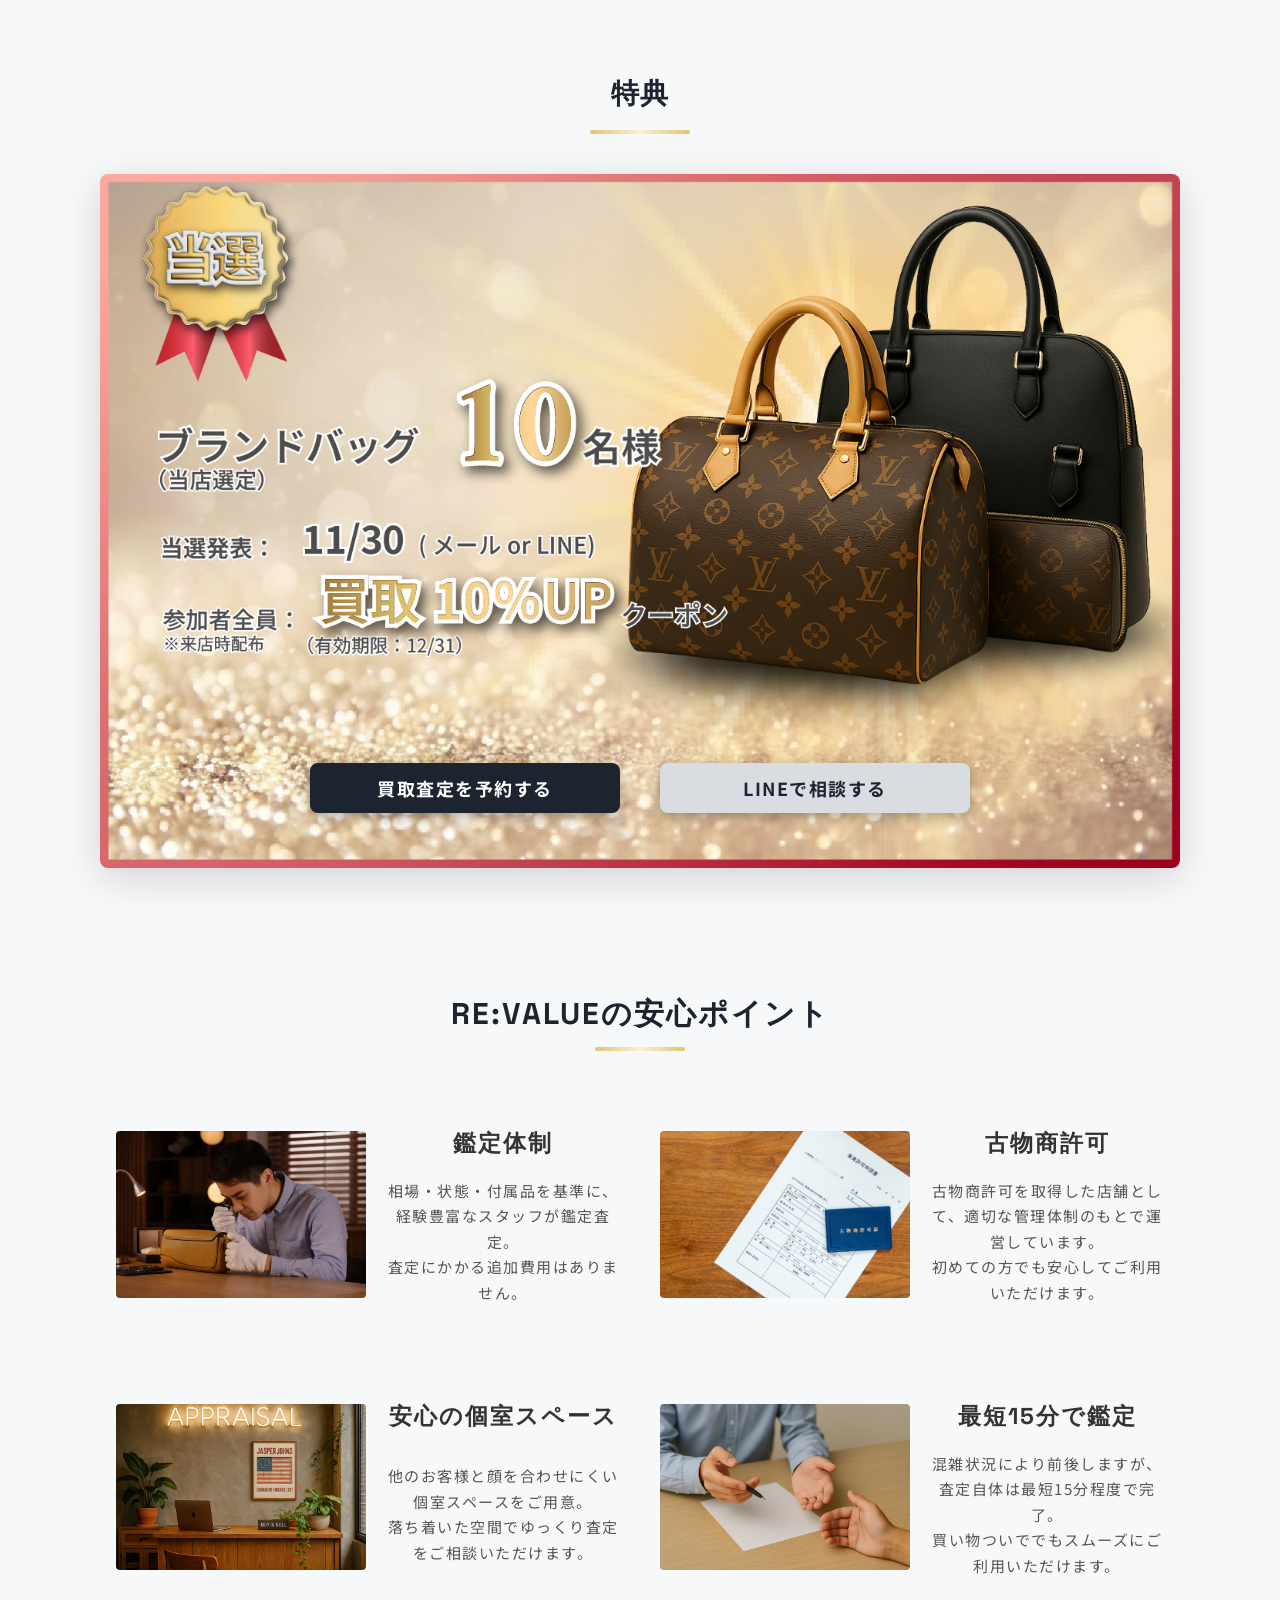
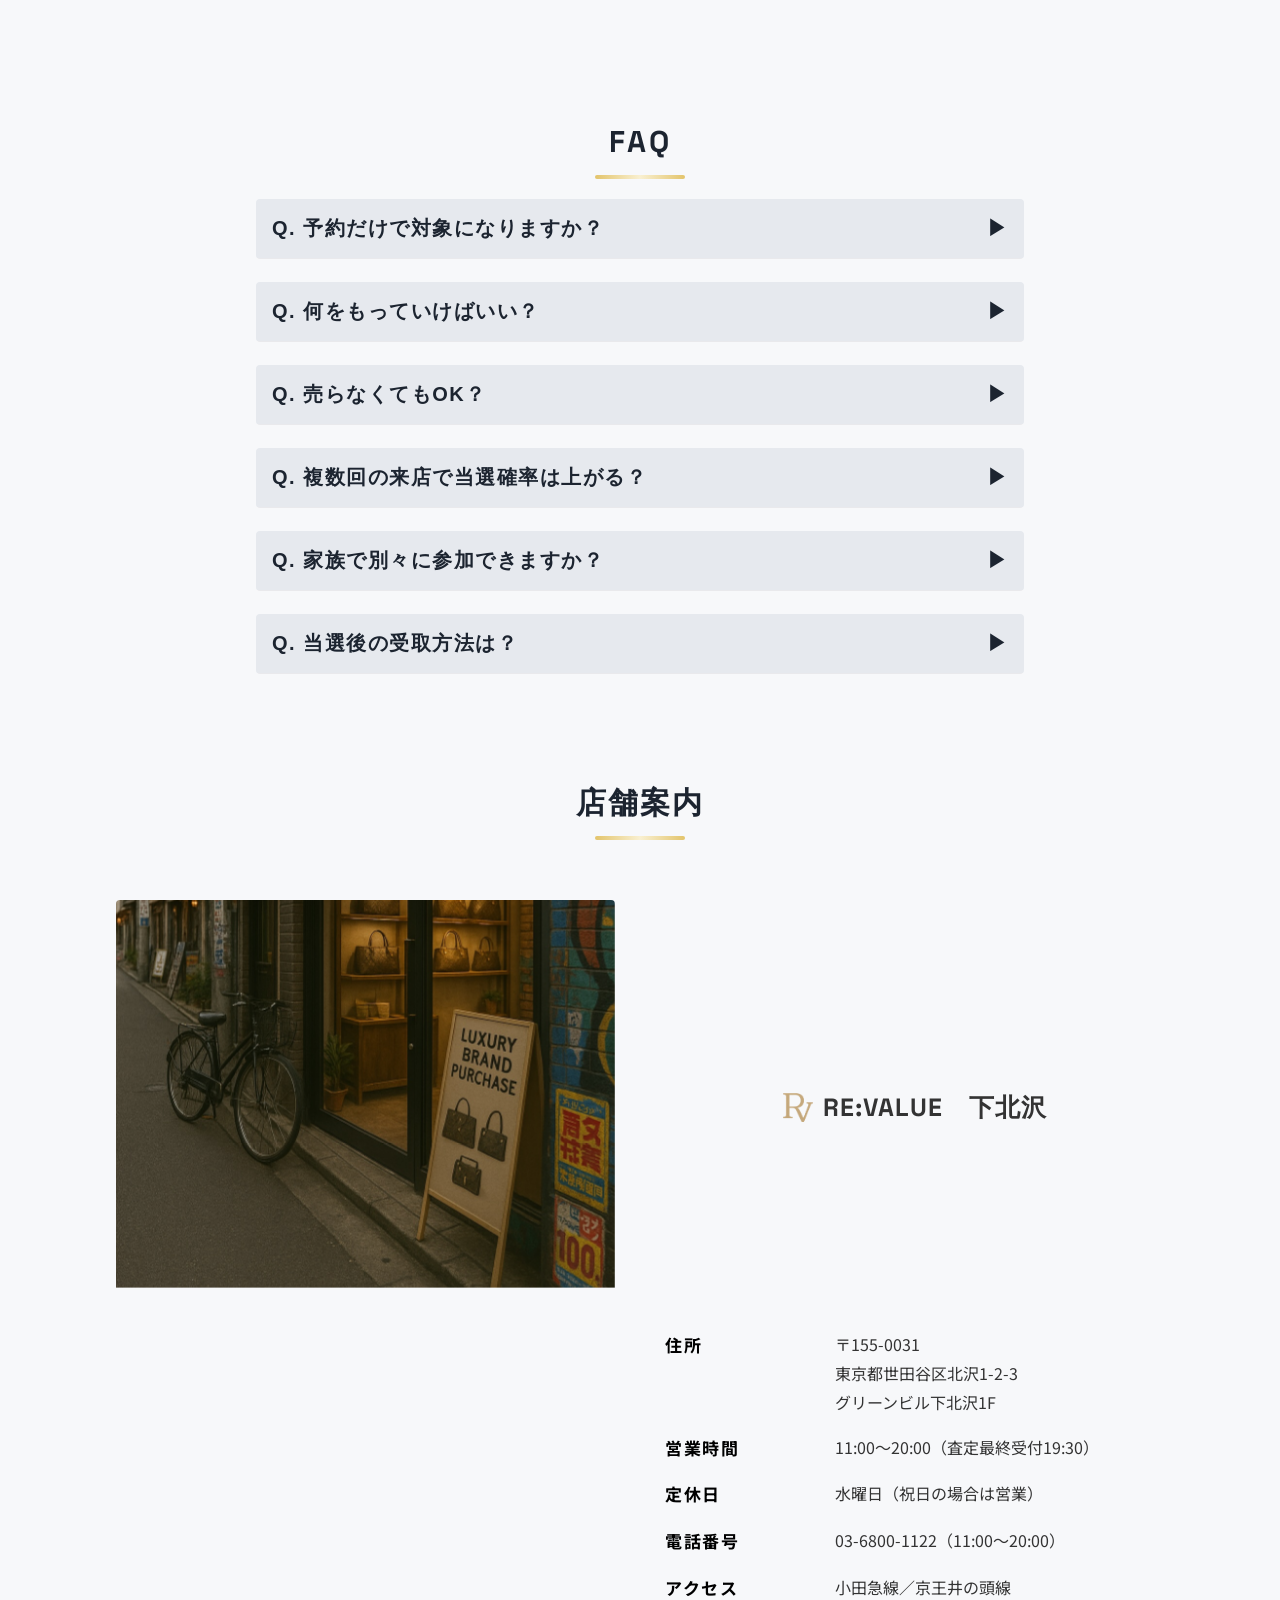
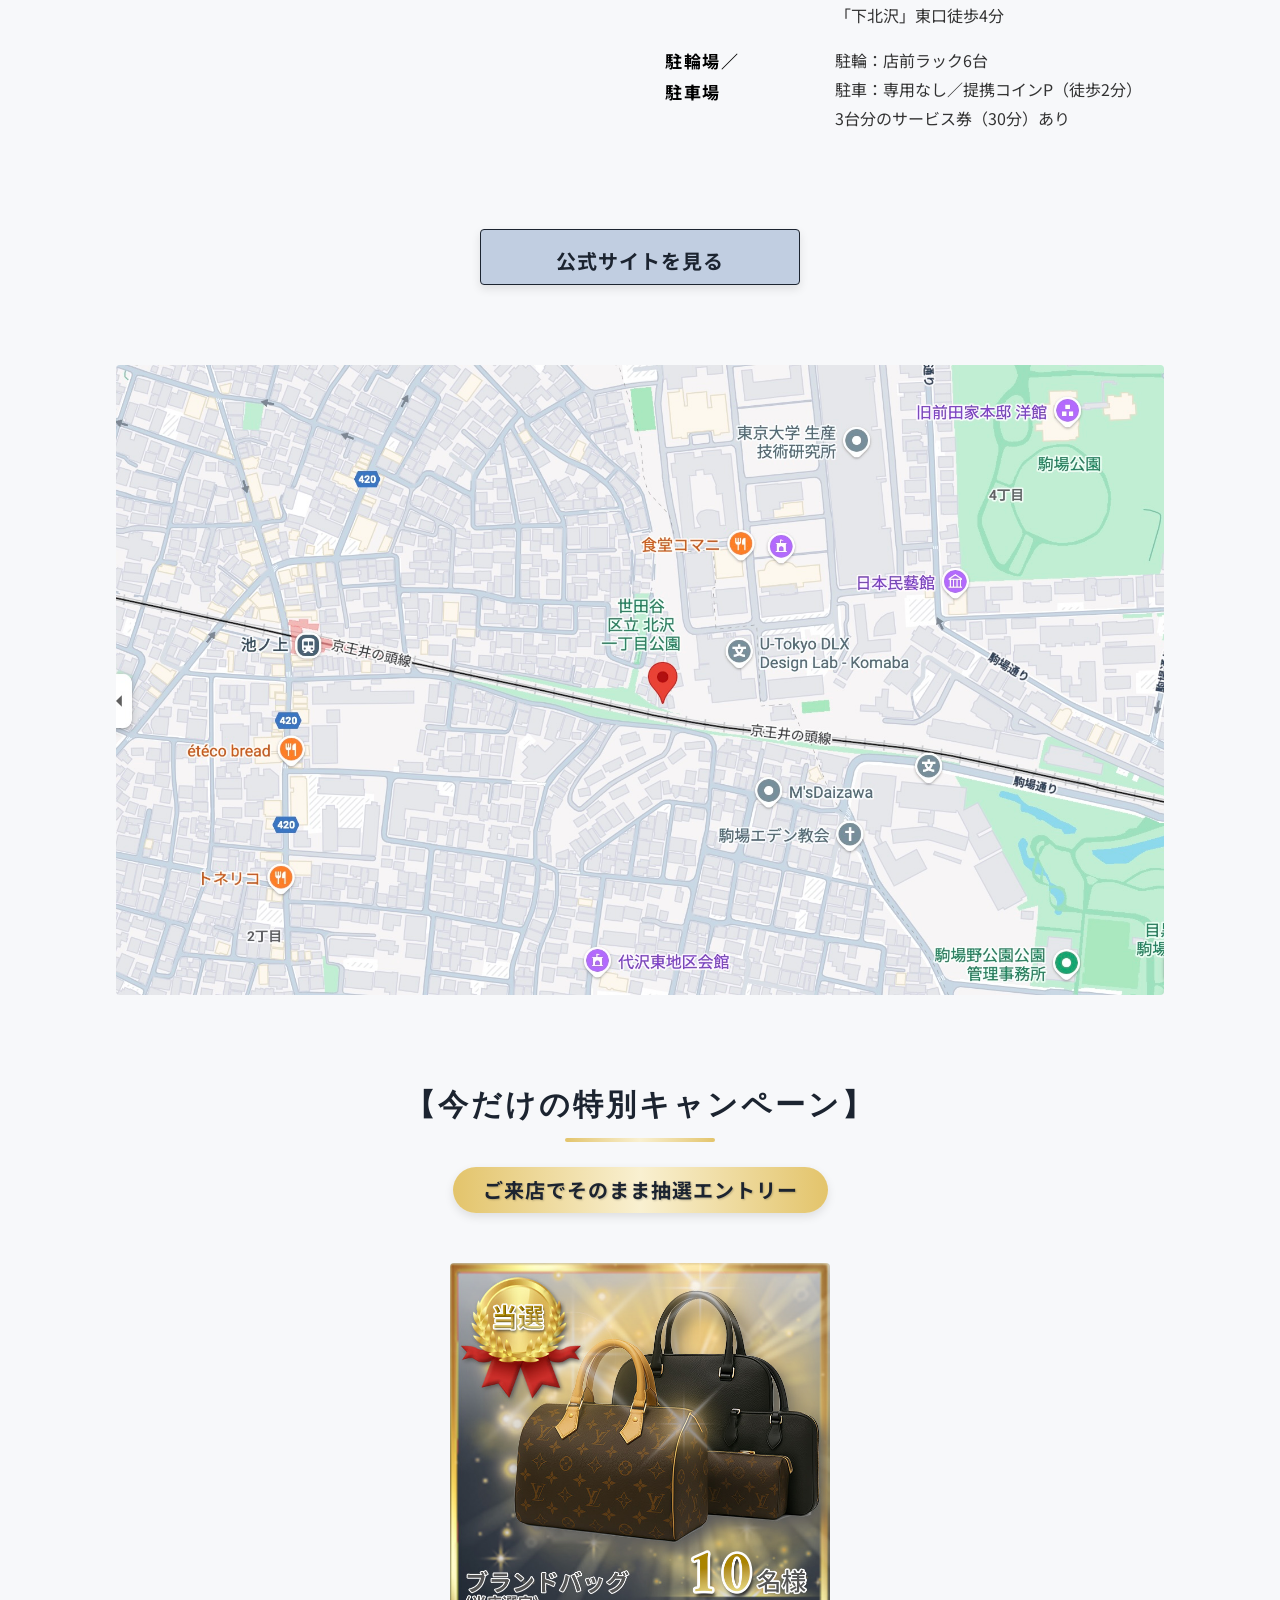
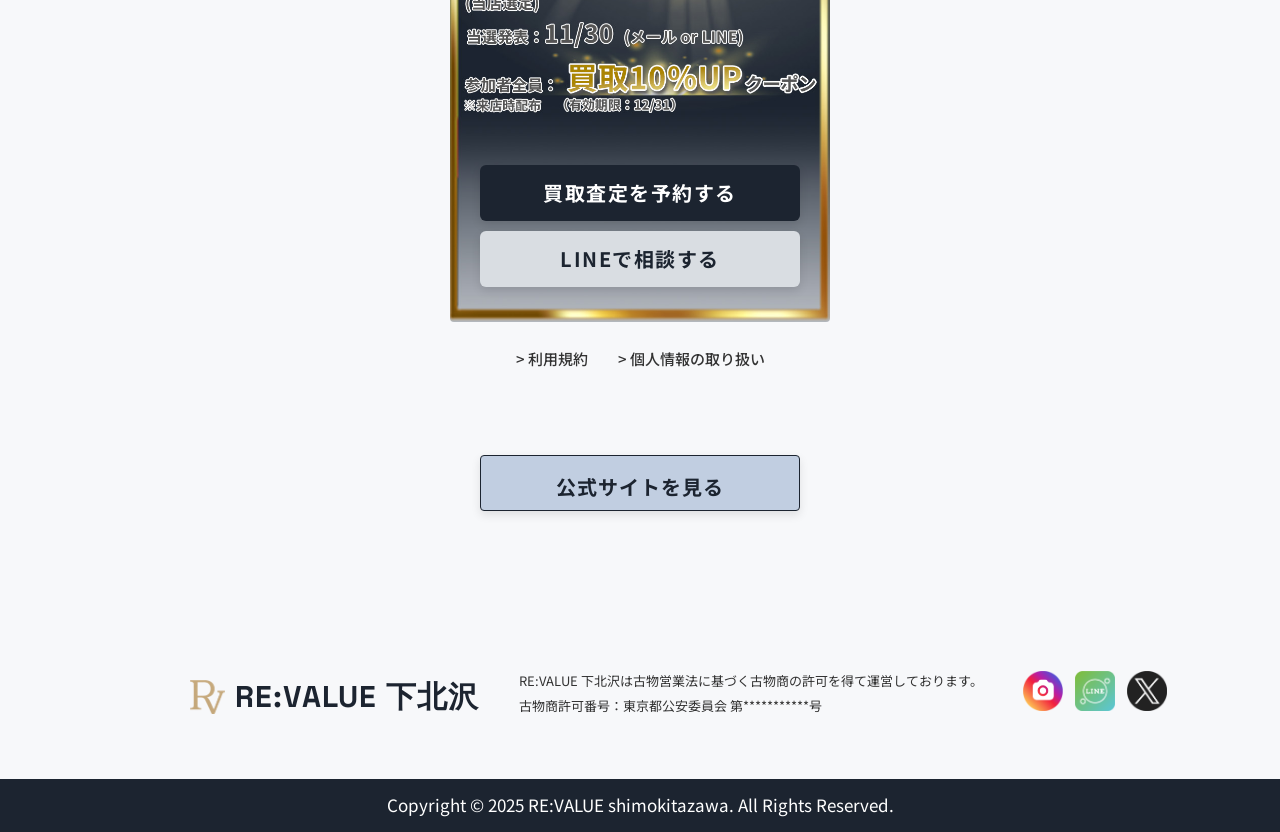
==== commit 711881ea: "c" ====
--- a/index.html
+++ b/index.html
@@ -42,7 +42,7 @@
 
 <section class="fv">
   <div class="fv-container">
-    <img src="images/fv4.jpg" alt="メインビジュアル" class="fv-image">
+    <img src="images/fv5.jpg" alt="メインビジュアル" class="fv-image">
     
     <div class="fv-inner">
       <div class="fv-cta">
@@ -99,18 +99,17 @@
 
 
 <section class="benefit-wrapper">
-  <div class="benefit-box">
     <h2 class="benefit-title">特典</h2>
-
+ 
     <div class="benefit-visual-unit">
-      <img src="images/tokuten4.jpg" alt="特典バナー" class="benefit-banner-img">
+      <img src="images/tokuten6.jpg" alt="特典バナー" class="benefit-banner-img">
       
       <div class="benefit-cta">
         <a href="reserve.html" class="cta-btn cta-main">買取査定を予約する</a>
         <a href="https://lin.ee/revalue_shimokita" class="cta-btn cta-line">LINEで相談する</a>
       </div>
     </div>
-  </div>
+  
 </section>
 
 
--- a/style.css
+++ b/style.css
@@ -640,25 +640,22 @@
 }
 
 .campaign-sub {
-  color: #E3C46B;
-  font-size: 1.4rem;
+  background: linear-gradient(90deg, #E3C46B, #f9f0d1, #E3C46B);
+  color: #1c2430;
+  text-shadow: 
+    1px 1px 2px rgba(0, 0, 0, 0.2);
+  
+  display: inline-block;
+  font-size: 1.3rem;
   font-weight: 700;
-  display: inline-block;
-  position: relative;
-  overflow: hidden; /* 光がはみ出ないように */
-  margin-bottom: 2rem;
-  /* 光沢感を出すための下準備 */
-  background: linear-gradient(120deg, transparent 40%, rgba(255,255,255,0.8) 50%, transparent 60%);
-  background-size: 200% 100%;
-  -webkit-background-clip: text; /* 文字の形に切り抜く */
-  animation: shine 3s infinite;
-}
-
-@keyframes shine {
-  0% { background-position: 200% 0; }
-  100% { background-position: -200% 0; }
-}
-
+  padding: 6px 30px;
+  border-radius: 50px; /* 角を丸くして上品なリボン風に */
+  margin-top: 1rem;
+  margin-bottom: 2.5rem;
+  letter-spacing: 0.1rem;
+
+  box-shadow: 0 4px 10px rgba(0, 0, 0, 0.1);
+}
 
 /* 画像とボタンを重ねるための親要素 */
 .campaign-visual-unit {
@@ -679,7 +676,7 @@
 /* ボタンの配置：画像の下側に重ねる */
 .campaign-cta-container {
   position: absolute;
-  bottom: 25px; /* 画像内の文字に被らないよう調整 */
+  bottom: 35px; /* 画像内の文字に被らないよう調整 */
   left: 0;
   right: 0;
   padding: 0 15px;
@@ -699,6 +696,7 @@
 .campaign-links {
   text-align: left;
   margin: 0 auto 6rem;
+  margin-top: 2rem;
   max-width: 300px;
 }
 
@@ -1172,132 +1170,67 @@
     font-size: 3rem;
   }
 
-  /* PC版　FV*/
 .fv {
-  width: 100%;
-  background-image: url("images/fv_pc.jpg");
-  background-size: cover;
-  background-repeat: no-repeat;
-  background-position: center top;
-  padding: 0;   /* ← 横paddingは絶対に入れない */
-  padding-bottom: 6rem;
-}
-
- .fv-inner {
-    max-width: 1100px;   /* 1440 - 180×2 */
+    width: 100%;
+    /* 背景画像の設定 */
+    background-image: url("images/fv_pc2.jpg");
+    background-size: cover;
+    background-repeat: no-repeat;
+    background-position: center top;
+    
+    /* 重要：画像のアスペクト比に合わせて高さを確保（16:9に近い 56vw 前後が目安） */
+    height: auto;
+    min-height: 56.25vw; 
+    padding: 0;
+    position: relative;
+    overflow: hidden;
+  }
+
+  /* スマホ用の<img>タグはPCでは非表示にする（背景画像を使うため） */
+  .fv-image {
+    display: none;
+  }
+
+  .fv-container {
+    width: 100%;
+    height: 100%;
+    position: absolute;
+    top: 0;
+    left: 0;
+  }
+
+  .fv-inner {
+    width: 100%;
+    height: 100%;
+    max-width: 1200px;
+    bottom: 5px;
     margin: 0 auto;
-    min-height: 95vh;
-    padding: 8rem 0 10rem;
-
-    display: grid;
-    grid-template-columns: 1fr 1fr;
-    grid-template-rows: auto auto auto auto;
-    column-gap: 6rem;   
-    align-items: center;
     position: relative;
- }
-
-  /* --- メインコピー --- */
-  .fv-copy {
-    grid-column:  1 / 2;
-    font-size: 3rem;
-    margin: 0 0 4rem 0;
-    line-height: 1;
-  }
-
-  .fv-copy span{
-    display: inline-block;
-    margin-bottom: 0.6rem;
-    letter-spacing: 0.5rem;
-  }
-
-  .fv-copy .line-1{
-    margin-left: 0;
-  }
-
-  .fv-copy .line-2{
-    margin-left: 8rem;
-  }
-
-  .fv-copy .big {
-    font-size: 6rem;
-  }
-
-  /* --- サブ説明：横並び・下寄せ --- */
-  .fv-sub {
-    margin-bottom: 3.6rem;
-    grid-column: 1/2;
-  }
-
-  .fv-sub p {
-    margin-left: 0;          /* ← SPの -18rem を解除 */
-    margin-top: 7rem;
-    text-align: left;
-    font-size: 2rem;
-    line-height: 1.8;
-    letter-spacing: 0.3rem;
-  }
-
-  /* --- メイン訴求 --- */
-  .fv-title {
-    grid-column: 1/2;
-    font-size: 3.2rem;
-    letter-spacing: 0.25rem;
-    text-align: left;
-    margin: 0 0 2.8rem 0;
-    line-height: 1.35;
-  }
-
-  /* --- 注意書き --- */
-  .fv-note {
-    grid-column: 1 / 2;
-    margin-bottom: 4.2rem;
-    line-height: 1.7;
-    font-size: 1.5rem;
-    font-weight: 500;
-  }
-
-    /* --- バッグ画像（右側に固定） --- */
-  .fv-bags {
-    grid-column: 2 /3;
-    grid-row:  1/5;
-    width: 150%;
-    max-width: 60rem;
-    justify-self: center;
-  }
-
-      /* --- バッジ（PCでは少し小さく・固定サイズ） --- */
-  .fv-badge {
-    position: absolute;
-    width: 150px;
-    height: 150px;
-    max-width: none;
-    max-height: none;
-    top: 6%;
-    right: 6%;
-  }
-
-  .fv-badge-text {
-    font-size: 2.3rem;
-    font-weight: 600;
-    letter-spacing: 0.1rem;
-    line-height: 1.7;
-  }
-
-
-  /* --- CTA：横並び --- */
+    /* 不要なgrid設定はすべて削除 */
+  }
+
+  /* --- CTAボタンの配置：画像内の「買取査定を予約〜」の文字の下あたり --- */
   .fv-cta {
-    display: flex;
-    gap: 7rem;
-    justify-content: center;  
-
     position: absolute;
     left: 50%;
-    bottom: 4%;
+    bottom: 3%; /* 画像の下端からの距離。 */
     transform: translateX(-50%);
-
+    
+    display: flex;
+    flex-direction: row; /* 横並び */
+    justify-content: center;
+    gap: 5rem; /* ボタン同士の間隔 */
     width: 100%;
-    max-width: 77rem;
+    max-width: 800px; /* ボタンが広がりすぎないように制限 */
+    z-index: 10;
+  }
+
+  /* ボタン自体のサイズ調整 */
+  .fv-cta .cta-btn {
+    flex: 1;
+    max-width: 320px;
+    font-size: 1.8rem;
+    padding: 1.5rem 0;
   }
 
 
@@ -1372,107 +1305,72 @@
 
 
   /*特典セクション*/
-
-
- .benefit-main-flex {
+.benefit-wrapper {
+    padding: 80px 0;
+    text-align: center;
+  }
+
+  /* タイトル：画像の外（上）に配置 */
+  .benefit-title {
+    font-size: 2.8rem;
+    font-weight: 700;
+    margin-bottom: 4rem;
+  }
+
+  .benefit-title::after {
+    content: '';
+    display: block;
+    width: 100px;
+    height: 4px;
+    background: linear-gradient(90deg, #E3C46B, #f9f0d1, #E3C46B);
+    margin: 12px auto 0;
+    border-radius: 2px;
+  }
+
+
+  /* 画像とボタンを重ねる親要素（ここが重要） */
+  .benefit-visual-unit {
     position: relative;
-    min-height: 520px; /* CTAと重ならない高さに調整 */
-  }
-
-  /* ===== 左カラム（テキストエリア） ===== */
-  .benefit-badge-img,
-  .benefit-main-top,
-  .benefit-date,
-  .benefit-everyone {
-    max-width: 35rem;
-  }
-
-  /* 左カラムの中で「左右端に揃える」 */
-  .benefit-main-top,
-  .benefit-everyone {
-    justify-content: space-between;
-  }
-
-  .benefit-date{
+    width: 100%;
+    max-width: 1080px; /* 作成した画像の横幅に合わせて調整してください */
+    margin: 0 auto;
+    line-height: 0;
+  }
+
+  .benefit-banner-img {
+    width: 100%;
+    height: auto;
+    display: block;
+    content: url(images/tokuten_pc2.jpg);
+    /* 必要なら角丸を追加 */
+    border-radius: 8px;
+    box-shadow: 0 10px 40px rgba(0,0,0,0.15);
+  }
+
+  /* PC版：CTAボタンを画像内の下部に横並びで配置 */
+  .benefit-cta {
+    position: absolute;
+    bottom: 8%; /* 画像内のボタン用スペースに合わせて%で調整 */
+    left: 50%;
+    transform: translateX(-50%);
+    
     display: flex;
-    justify-content: space-between;
-  }
-
-  /* ===== バッグ画像（右側） ===== */
-  .benefit-badge-img img.benefit-img {
-    position: absolute;
-    right: 1%;
-    top: 4%;        /* ← 10名様にかぶらない位置へ */
-    width: 50rem;
-    max-width: 52%;
-    padding: 0;
-    z-index: 1;       /* 10名様より「下」にする */
-  }
-
-  .benefit-main-top{
-    margin-bottom: 6rem;
-  }
-  /* 10名様は必ず手前に */
-  .benefit-item-right {
-    position: relative;
-    z-index: 2;
-  }
-
-  .benefit-number{
-    font-size: 5rem;
-    text-shadow: 2px 2px 3px rgba(0, 0, 0, 0.55);
-  }
-
-  .benefit-unit{
-    font-size: 2rem;
-  }
-
-    .benefit-coupon{
-    font-size: 2rem;
-    letter-spacing: 0.2rem;
-  }
-
-
-  .benefit-everyone-content{
-    line-height: 1.8;
-    display: block;
-    justify-content: space-between;
-    align-items: center;
+    flex-direction: row; /* 横並び */
+    justify-content: center;
+    gap: 40px; /* ボタン同士の間隔 */
     width: 100%;
-  }
-
-  /* 子要素のインライン挙動をリセットして揃えやすくする */
-  .benefit-expire-note-wrap {
-    display: flex;
-    justify-content: space-between;
-    align-items: center;
-    width: 100%;
-    white-space: nowrap; /* 改行防止 */
-  }
-
-
-  /* バッジの縦ズレだけ調整 */
-  .benefit-badge {
-    transform: translateY(0);
-    width: 10rem;
-  }
-
-  .badge-text{
-    font-size: 2.5rem;
-    letter-spacing: 0.3rem;
-  }
-
-  /* ===== CTAボタンを下へ ===== */
-  .benefit-cta{
-    text-align: center;
-  }
-
-  .benefit-cta .cta-btn{
-    margin: 5rem 0 auto ;
-    display: inline-block;
-  }
-
-  /*空き枠状況　セクション*/
+    max-width: 700px; /* ボタンが広がりすぎないように制限 */
+  }
+
+  .benefit-cta .cta-btn {
+    flex: 1;
+    font-size: 1.8rem;
+    padding: 1.6rem 0;
+    margin: 0; /* SP版の上下マージンをリセット */
+    box-shadow: 0 4px 15px rgba(0,0,0,0.3)
+  }
+
+/*空き枠状況　セクション*/
   .availability-title{
     font-size: 3rem;
     letter-spacing: 0.2rem;
